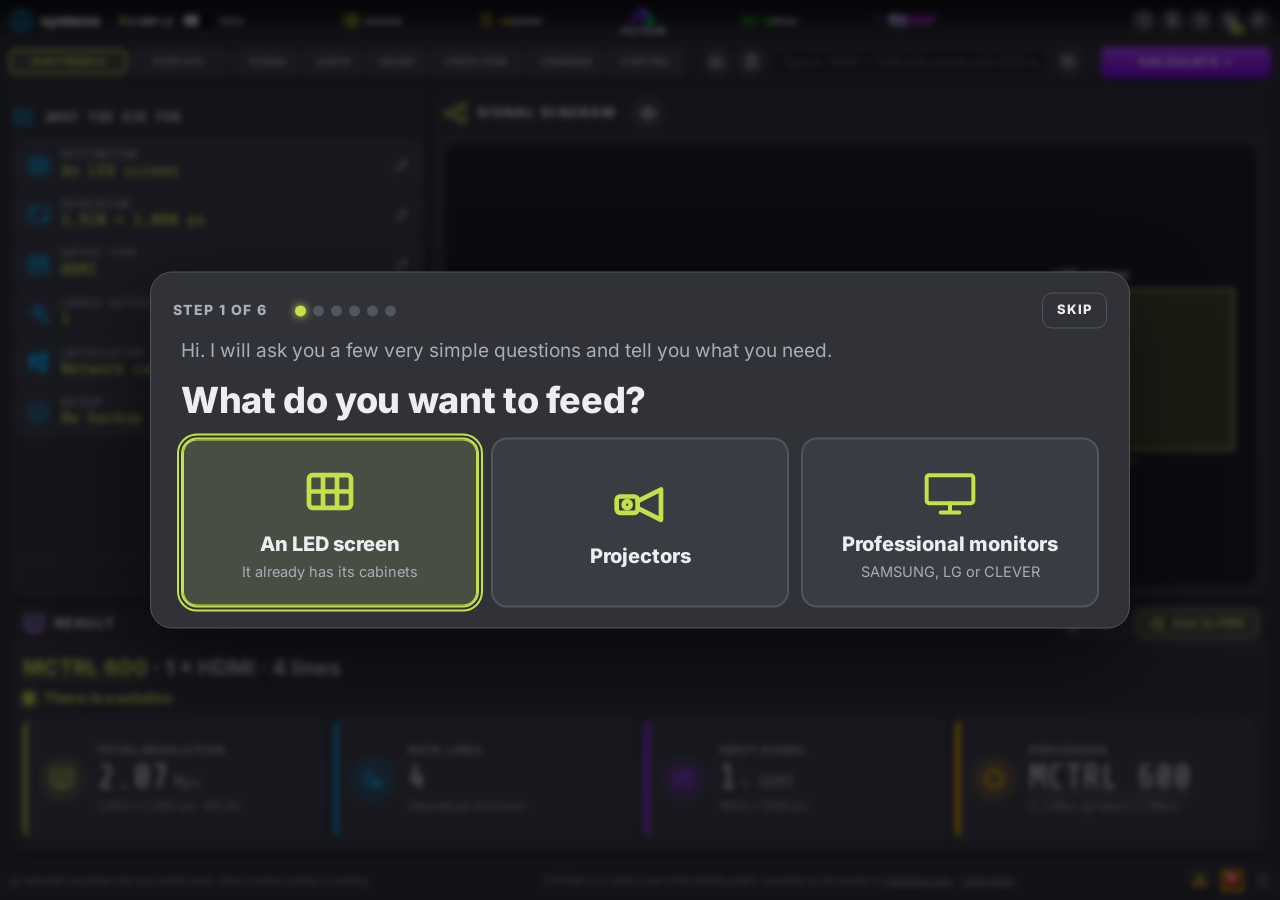
==== index.html @ fa97efbe "SYSTEMS v3.5 · VNNOX y ViPlex con los reproductores NovaStar (pantalla y PDF) Co-Authored-By: Claude" ====
<!DOCTYPE html>
<!--
  SYSTEMS · consola (v1.1): la misma casa que SCREENS (cabecera, barra de módulos con la petición escrita y CALCULAR, SIMPLE / PRO,
  rejilla de bloques y pie, con blocks.css, simple.css e iconos.css de SCREENS). Todos los módulos viven aquí: ELECTRÓNICA (LED,
  proyección y displays, una o varias pantallas), SEÑAL Y CONECTIVIDAD, AUDIO (los 26 calculadores) y VIDEOCONFERENCIA.
  Solo se calcula con las marcas de las listas del panel AVHUB ADMIN (comun/equipos.js y comun/sistemas.js de fábrica).
  Licencia GPL-3.0 · mediaservi.com
-->
<html lang="es" data-tema="oscuro">
<head>
  <meta charset="utf-8"><meta http-equiv="Cache-Control" content="no-cache, no-store, must-revalidate"><meta http-equiv="Pragma" content="no-cache"><meta http-equiv="Expires" content="0">
  <meta name="viewport" content="width=device-width, initial-scale=1, viewport-fit=cover">
  <script>/* tableta en horizontal (táctil, de 901 a 1280 px de ancho): se maqueta a 900 px, como la tableta en vertical, para que ninguna letra quede ilegible */(function(){var m=document.querySelector('meta[name=viewport]');if(!m)return;var f=function(){var w=Math.max(screen.width,screen.height),c=matchMedia('(pointer: coarse)').matches,l=matchMedia('(orientation: landscape)').matches;m.setAttribute('content',c&&l&&w>900&&w<=1280?'width=900, viewport-fit=cover':'width=device-width, initial-scale=1, viewport-fit=cover');};f();addEventListener('orientationchange',function(){setTimeout(f,60);});})();</script>
  <title>SYSTEMS</title>
  <meta name="description" content="SYSTEMS: la electrónica, la señal, el audio y la videoconferencia de un proyecto AV, con el esquema, el resultado y el despiece de los equipos.">
  <meta name="theme-color" content="#232325">
  <link rel="icon" href="assets/systems-icono-placa.svg?v=placa2" type="image/svg+xml">
  <link rel="manifest" href="manifest.json">
  <link rel="apple-touch-icon" href="assets/iconos/systems-180.png?v=2">
  <link rel="stylesheet" href="vista/iconos.css?v=3.0">
  <link rel="stylesheet" href="vista/blocks.css?v=3.0">
  <link rel="stylesheet" href="comun/ficha.css?v=3.0">
  <link rel="stylesheet" href="vista/simple.css?v=3.0">
  <link rel="stylesheet" href="vista/casa.css?v=3.5">
  <script>(function(){try{var g=JSON.parse(localStorage.getItem('systems_casa')||'{}');document.documentElement.dataset.tema=g.tema==='claro'?'claro':'oscuro';if(g.vista!=='pro')document.documentElement.classList.add('sc-simple');}catch(e){}})();</script>
</head>
<body>
  <div id="app"></div>
  <noscript>SYSTEMS necesita JavaScript.</noscript>
  <script src="credito.js?v=3.0"></script>
  <script src="fallo.js?v=3.0"></script>
  <script src="instalar.js?v=3.0"></script>
  <script src="comun/equipos.js?v=3.0"></script>
  <script src="comun/sistemas.js?v=3.0"></script>
  <script src="comun/pantallas.js?v=3.3"></script>
  <script src="comun/electronica.js?v=3.0"></script>
  <script src="comun/ficha.js?v=3.0"></script>
  <script src="comun/fotos.js?v=3.0"></script>
  <script src="comun/medidas.js?v=3.0"></script>
  <script src="comun/web.js?v=3.2"></script>
  <script src="comun/fotorec.js?v=3.3"></script>
  <script src="comun/motor-i18n.js?v=3.0"></script>
  <script type="importmap">
  { "imports": { "three": "./assets/lib/three/three.module.min.js", "three/addons/": "./assets/lib/three/addons/" } }
  </script>
  <script type="module" src="vista/casa.js?v=3.0"></script>
</body>
</html>
---- vista/iconos.css ----
/* BLOCKS · iconos originales de SCREENS (los mismos de la versión clásica, led.html), como máscaras que toman el color del texto */
.ic { display: inline-block; width: 1.2em; height: 1.2em; flex: none; vertical-align: -0.22em; background-color: currentColor; -webkit-mask: var(--m) center / contain no-repeat; mask: var(--m) center / contain no-repeat; }
.ic-info{--m:url([data-uri])}
.ic-lang{--m:url([data-uri])}
.ic-download{--m:url([data-uri])}
.ic-tipo{--m:url([data-uri])}
.ic-pitch{--m:url([data-uri])}
.ic-nits{--m:url([data-uri])}
.ic-cabinet{--m:url([data-uri])}
.ic-tamano{--m:url([data-uri])}
.ic-cosido{--m:url([data-uri])}
.ic-resolucion{--m:url([data-uri])}
.ic-mic{--m:url([data-uri])}
.ic-audio{--m:url([data-uri])}
.ic-oido{--m:url([data-uri])}
.ic-archivo{--m:url([data-uri])}
.ic-contenido{--m:url([data-uri])}
.ic-dimensiones{--m:url([data-uri])}
.ic-distancia{--m:url([data-uri])}
.ic-cabinets{--m:url([data-uri])}
.ic-instalacion{--m:url([data-uri])}
.ic-senal{--m:url([data-uri])}
.ic-inicio{--m:url("data:image/svg+xml,%3Csvg xmlns='http://www.w3.org/2000/svg' viewBox='0 0 24 24' fill='none' stroke='black' stroke-width='2' stroke-linejoin='round'%3E%3Cpath d='M3 11l9-7 9 7v9a1 1 0 0 1-1 1h-5v-6h-6v6H4a1 1 0 0 1-1-1z'/%3E%3C/svg%3E")}
.ic-pdf{--m:url("data:image/svg+xml,%3Csvg xmlns='http://www.w3.org/2000/svg' viewBox='0 0 24 24' fill='none' stroke='black' stroke-width='2' stroke-linecap='round' stroke-linejoin='round'%3E%3Cpath d='M14 2H6a2 2 0 0 0-2 2v16a2 2 0 0 0 2 2h12a2 2 0 0 0 2-2V8z'/%3E%3Cpath d='M14 2v6h6'/%3E%3Cpath d='M8 13h8M8 17h8M8 9h2'/%3E%3C/svg%3E")}
---- vista/blocks.css ----
/* BLOCKS · interfaz por bloques fijos de AVHUB · mediaservi.com · GPL-3.0
   La pantalla se divide siempre igual: dos franjas de cabecera (H1L·H1C·H1R y HM1·HM2·HM3), una rejilla central de 6 × 3
   (M1A M1B · M2A M2B · M3A…M3F y las dos «mini pantallas» S1A y S1B) y una franja de pie (F1L·F1C·F1R).
   Nada se desplaza por fuera: todo se mide en «u» (una 1920.ª parte del ancho o una 1080.ª del alto, lo que antes se acabe),
   así que la plantilla se readapta sola al tamaño de la ventana. Dentro de un bloque sí puede haber desplazamiento. */
@font-face { font-family: 'Inter'; font-weight: 400; font-display: swap; src: url(../assets/fonts/inter-latin-400-normal.woff2) format('woff2'); }
@font-face { font-family: 'Inter'; font-weight: 500 600; font-display: swap; src: url(../assets/fonts/inter-latin-500-normal.woff2) format('woff2'); }
@font-face { font-family: 'Inter'; font-weight: 700; font-display: swap; src: url(../assets/fonts/inter-latin-700-normal.woff2) format('woff2'); }
@font-face { font-family: 'Inter'; font-weight: 800 900; font-display: swap; src: url(../assets/fonts/inter-latin-800-normal.woff2) format('woff2'); }
@font-face { font-family: 'Share Tech Mono'; font-weight: 400; font-display: swap; src: url(../assets/fonts/share-tech-mono-latin-400-normal.woff2) format('woff2'); }
:root { --u: min(calc(100vw / 1920), calc(100dvh / 1080)); color-scheme: dark;
  --fondo: #0e0e11; --franja: #17171b; --franja2: #1c1c21; --blk: #1b1b20; --blk2: #232329; --linea: #34343c; --txt: #f1f1f4; --tenue: #9a9aa5; --campo: #101013;
  --verde: #00ff04; --verde-txt: #00ff04; --violeta: #a033ff; --azul: #00b4ff; --ambar: #ffb000; --rojo: #ff4d5e; --sombra: 0 calc(var(--u) * 6) calc(var(--u) * 18) rgba(0, 0, 0, .45); }
/* modo claro: gris claro, no blanco */
:root[data-tema="claro"] { color-scheme: light; --fondo: #b9bcc3; --franja: #d3d5da; --franja2: #c8cad0; --blk: #e3e4e8; --blk2: #d6d8dd; --linea: #a4a7b0; --txt: #17181c; --tenue: #555963; --campo: #f0f1f3;
  --verde-txt: #0a7f0d; --violeta: #7a14d6; --azul: #0071b8; --ambar: #a86a00; --rojo: #c8182c; --sombra: 0 calc(var(--u) * 5) calc(var(--u) * 14) rgba(40, 44, 56, .28); }
* { box-sizing: border-box; }
html, body { margin: 0; height: 100%; overflow: hidden; background: var(--fondo); color: var(--txt); font-family: Inter, system-ui, Arial, sans-serif; font-size: calc(var(--u) * 17); -webkit-font-smoothing: antialiased; }
button, input, select { font: inherit; color: inherit; }
button { cursor: pointer; }
.mono { font-family: 'Share Tech Mono', ui-monospace, monospace; }
.blocks { position: fixed; inset: 0; display: grid; grid-template-rows: calc(var(--u) * 62) calc(var(--u) * 62) minmax(0, 1fr) calc(var(--u) * 58) calc(var(--u) * 24); }
.franja { display: grid; min-height: 0; border-bottom: 1px solid var(--linea); background: var(--franja); }
.franja > * { display: flex; align-items: center; min-width: 0; padding: 0 calc(var(--u) * 14); gap: calc(var(--u) * 10); }
.franja > * + * { border-left: 1px solid var(--linea); }
.f-h1 { grid-template-columns: 400fr 1120fr 400fr; }
.f-hm { grid-template-columns: 640fr 998fr 282fr; background: var(--franja2); }
.f-f1 { grid-template-columns: 398fr 1120fr 402fr; border-top: 1px solid var(--linea); border-bottom: 0; }
.f-cred { display: flex; align-items: center; justify-content: center; gap: calc(var(--u) * 8); font-size: calc(var(--u) * 12.5); color: var(--tenue); background: var(--fondo); white-space: nowrap; overflow: hidden; }
.f-cred a { color: inherit; }
/* rejilla central 6 × 3 */
.rejilla { min-height: 0; display: grid; grid-template-columns: repeat(6, minmax(0, 1fr)); grid-template-rows: repeat(3, minmax(0, 1fr)); gap: calc(var(--u) * 10); padding: calc(var(--u) * 12) calc(var(--u) * 16);
  grid-template-areas: "m1a m1b s1a s1a s1b s1b" "m2a m2b s1a s1a s1b s1b" "m3a m3b m3c m3d m3e m3f"; }
.blk { min-width: 0; min-height: 0; display: flex; flex-direction: column; background: var(--blk); border: 1px solid var(--linea); border-radius: calc(var(--u) * 16); box-shadow: var(--sombra); overflow: hidden; position: relative; }
.blk::before { content: ''; position: absolute; left: 0; right: 0; top: 0; height: calc(var(--u) * 4); background: var(--ac, var(--verde)); opacity: .9; }
.blk-cab { flex: none; display: flex; align-items: center; gap: calc(var(--u) * 8); padding: calc(var(--u) * 13) calc(var(--u) * 14) calc(var(--u) * 6); font-size: calc(var(--u) * 13.5); font-weight: 800; letter-spacing: .12em; text-transform: uppercase; color: var(--tenue); white-space: nowrap; }
.blk-cab b { color: var(--txt); font-weight: 800; overflow: hidden; text-overflow: ellipsis; }
.blk-cab .sep { flex: 1; }
.blk-cab .id { font-size: calc(var(--u) * 10); letter-spacing: .08em; opacity: .45; }
.blk-cu { flex: 1; min-height: 0; overflow: auto; padding: calc(var(--u) * 4) calc(var(--u) * 14) calc(var(--u) * 12); display: flex; flex-direction: column; gap: calc(var(--u) * 8); scrollbar-width: thin; }
.blk.pant .blk-cu { padding: 0 calc(var(--u) * 8) calc(var(--u) * 8); overflow: hidden; }
/* piezas comunes */
.ic-bt { flex: none; display: inline-flex; align-items: center; justify-content: center; width: calc(var(--u) * 34); height: calc(var(--u) * 34); border-radius: 50%; border: 1px solid var(--linea); background: var(--blk2); color: var(--txt); padding: 0; }
.ic-bt:hover, .ic-bt:focus-visible { border-color: var(--verde-txt); color: var(--verde-txt); outline: none; }
.ic-bt svg { width: 58%; height: 58%; }
.ic-bt.g { width: calc(var(--u) * 42); height: calc(var(--u) * 42); }
.tog { flex: 1 1 0; min-width: 0; display: inline-flex; align-items: center; justify-content: center; gap: calc(var(--u) * 6); min-height: calc(var(--u) * 40); padding: 0 calc(var(--u) * 10); border-radius: calc(var(--u) * 9); border: 1px solid var(--linea); background: var(--blk2); color: var(--tenue); font-size: calc(var(--u) * 14.5); font-weight: 800; letter-spacing: .06em; text-transform: uppercase; white-space: nowrap; }
.tog[aria-pressed="true"] { border-color: var(--verde-txt); color: var(--verde-txt); background: color-mix(in srgb, var(--verde) 12%, var(--blk)); box-shadow: inset 0 0 0 1px var(--verde-txt); }
.tog:disabled { opacity: .4; cursor: default; }
.fila { display: flex; gap: calc(var(--u) * 8); align-items: center; min-width: 0; }
.fila.envuelve { flex-wrap: wrap; }
.fila.tres { gap: calc(var(--u) * 5); }
.fila.tres .tog { font-size: calc(var(--u) * 12.5); letter-spacing: .02em; padding: 0 calc(var(--u) * 3); min-height: calc(var(--u) * 36); }
.blk-cu > .num, .blk-cu > .fila, .blk-cu > select, .blk-cu > .cabmini { flex: none; }
.num { flex: 1 1 0; min-width: 0; display: flex; align-items: stretch; border: 1px solid var(--linea); border-radius: calc(var(--u) * 9); background: var(--campo); overflow: hidden; }
.num label { display: flex; align-items: center; padding: 0 calc(var(--u) * 8); font-size: calc(var(--u) * 12); font-weight: 800; letter-spacing: .08em; color: var(--tenue); text-transform: uppercase; }
.num input { flex: 1; min-width: 0; width: 100%; border: 0; background: transparent; text-align: right; padding: calc(var(--u) * 7) calc(var(--u) * 4); font-family: 'Share Tech Mono', monospace; font-size: calc(var(--u) * 26); outline: none; -moz-appearance: textfield; }
.num input::-webkit-outer-spin-button, .num input::-webkit-inner-spin-button { -webkit-appearance: none; }
.num span { display: flex; align-items: center; padding-right: calc(var(--u) * 6); color: var(--tenue); font-size: calc(var(--u) * 14); }
.num .pm { display: flex; flex-direction: column; border-left: 1px solid var(--linea); }
.num .pm button { flex: 1; border: 0; background: var(--blk2); width: calc(var(--u) * 28); font-size: calc(var(--u) * 11); padding: 0; line-height: 1; }
.num .pm button + button { border-top: 1px solid var(--linea); }
.num:focus-within { border-color: var(--verde-txt); }
.dato { display: flex; align-items: baseline; justify-content: space-between; gap: calc(var(--u) * 8); border-bottom: 1px dotted var(--linea); padding: calc(var(--u) * 2) 0; font-size: calc(var(--u) * 14.5); color: var(--tenue); }
.dato b { color: var(--txt); font-family: 'Share Tech Mono', monospace; font-weight: 400; font-size: calc(var(--u) * 16.5); text-align: right; }
.dato span { flex: none; }
.dato b { white-space: nowrap; min-width: 0; overflow: hidden; }   /* v10.45 · sin saltos de línea: si no cabe, se reduce (ajustaTextos) */
.gran { font-family: 'Share Tech Mono', monospace; font-size: calc(var(--u) * 38); line-height: 1.05; letter-spacing: -.01em; white-space: nowrap; }
.gran small { font-family: Inter, sans-serif; font-size: calc(var(--u) * 15); font-weight: 700; color: var(--tenue); margin-left: calc(var(--u) * 5); letter-spacing: 0; }
.nota { font-size: calc(var(--u) * 13); color: var(--tenue); line-height: 1.3; }
.chip { display: inline-flex; align-items: center; gap: calc(var(--u) * 5); padding: calc(var(--u) * 2) calc(var(--u) * 9); border-radius: 99px; border: 1px solid var(--linea); font-size: calc(var(--u) * 12); font-weight: 800; letter-spacing: .06em; text-transform: uppercase; white-space: nowrap; color: var(--tenue); }
.chip.ok { border-color: var(--verde-txt); color: var(--verde-txt); }
.chip.av { border-color: var(--ambar); color: var(--ambar); }
.chip.no { opacity: .5; }
select.sel { width: 100%; min-width: 0; border: 1px solid var(--verde-txt); background: var(--campo); border-radius: calc(var(--u) * 9); padding: calc(var(--u) * 8) calc(var(--u) * 8); font-weight: 800; font-size: calc(var(--u) * 16); color: var(--verde-txt); }
/* cabeceras */
.logo { height: calc(var(--u) * 38); width: auto; display: block; }
:root[data-tema="claro"] .logo.inv { filter: invert(1) hue-rotate(180deg); }
.fam { flex: 1; display: flex; align-items: center; justify-content: space-evenly; gap: calc(var(--u) * 12); min-width: 0; }
.fam a { display: flex; align-items: center; opacity: .75; }
.fam a:hover { opacity: 1; }
.fam img { height: calc(var(--u) * 26); width: auto; display: block; }
.fam .av img { height: calc(var(--u) * 44); }
.h1r { justify-content: flex-end; }
.pide { flex: 1; min-width: 0; height: calc(var(--u) * 42); border: 1px solid var(--linea); border-radius: calc(var(--u) * 10); background: var(--campo); padding: 0 calc(var(--u) * 14); font-size: calc(var(--u) * 18); outline: none; }
.pide:focus { border-color: var(--verde-txt); }
.calcular { flex: 1; height: calc(var(--u) * 44); border: 0; border-radius: calc(var(--u) * 10); background: linear-gradient(180deg, #b03cff, #7a00e0); color: #fff; font-weight: 900; letter-spacing: .12em; font-size: calc(var(--u) * 17); box-shadow: 0 calc(var(--u) * 3) 0 #4a0090; }
.calcular:active { transform: translateY(calc(var(--u) * 2)); box-shadow: 0 calc(var(--u) * 1) 0 #4a0090; }
.pie-txt { font-size: calc(var(--u) * 15); white-space: nowrap; overflow: hidden; text-overflow: ellipsis; }
.led-est { width: calc(var(--u) * 11); height: calc(var(--u) * 11); border-radius: 50%; background: var(--ambar); flex: none; box-shadow: 0 0 calc(var(--u) * 8) currentColor; }
.led-est.ok { background: var(--verde); } .led-est.mal { background: var(--rojo); }
/* mini pantallas */
.lienzo { flex: 1; min-height: 0; border-radius: calc(var(--u) * 10); overflow: hidden; position: relative; background: #1a1a1d center / cover; }
.lienzo svg { position: absolute; inset: 0; width: 100%; height: 100%; display: block; }
.lienzo.papel { background: var(--campo); }
.pestanas { display: flex; gap: calc(var(--u) * 4); }
.pestanas button { border: 1px solid var(--linea); background: var(--blk2); color: var(--tenue); border-radius: calc(var(--u) * 7); padding: calc(var(--u) * 3) calc(var(--u) * 9); font-size: calc(var(--u) * 12); font-weight: 800; letter-spacing: .06em; text-transform: uppercase; }
.pestanas button[aria-pressed="true"] { border-color: var(--verde-txt); color: var(--verde-txt); }
.fondos { position: absolute; left: 50%; bottom: calc(var(--u) * 8); transform: translateX(-50%); display: flex; gap: calc(var(--u) * 5); padding: calc(var(--u) * 4); border-radius: calc(var(--u) * 8); background: rgba(0, 0, 0, .55); }
.fondos button { width: calc(var(--u) * 34); height: calc(var(--u) * 22); border-radius: calc(var(--u) * 4); border: 2px solid transparent; background: center / cover; padding: 0; }
.fondos button[aria-pressed="true"] { border-color: var(--verde); }
/* ventana grande (el ojo) y ajustes (la ruedita) */
.velo { position: fixed; inset: 0; z-index: 50; display: none; align-items: center; justify-content: center; background: rgba(4, 4, 8, .72); backdrop-filter: blur(3px); }
.velo.on { display: flex; }
.vent { width: 88vw; height: 86dvh; display: flex; flex-direction: column; background: var(--blk); border: 1px solid var(--linea); border-radius: calc(var(--u) * 18); box-shadow: 0 calc(var(--u) * 20) calc(var(--u) * 60) rgba(0, 0, 0, .6); overflow: hidden; }
.vent.ajustes { width: min(calc(var(--u) * 760), 92vw); height: auto; max-height: 86dvh; }
.vent-cab { flex: none; display: flex; align-items: center; gap: calc(var(--u) * 10); padding: calc(var(--u) * 12) calc(var(--u) * 16); border-bottom: 1px solid var(--linea); font-weight: 800; letter-spacing: .1em; text-transform: uppercase; font-size: calc(var(--u) * 17); }
.vent-cab .sep { flex: 1; }
.vent-cu { flex: 1; min-height: 0; overflow: auto; padding: calc(var(--u) * 14); display: flex; flex-direction: column; gap: calc(var(--u) * 12); }
.vent-cu .lienzo { min-height: 0; }
.aj { display: grid; grid-template-columns: minmax(0, 1fr) minmax(0, 1.5fr); gap: calc(var(--u) * 10) calc(var(--u) * 14); align-items: center; }
.aj > label { font-size: calc(var(--u) * 15); font-weight: 700; }
.aj > label small { display: block; font-weight: 400; color: var(--tenue); font-size: calc(var(--u) * 12.5); }
.fichas-v { display: grid; grid-template-columns: repeat(auto-fit, minmax(calc(var(--u) * 430), 1fr)); gap: calc(var(--u) * 14); align-items: start; }
/* cabinet en miniatura */
.cabmini { display: flex; gap: calc(var(--u) * 10); align-items: center; min-height: 0; }
.cabmini img, .cabmini .sinfoto { flex: none; width: calc(var(--u) * 86); height: calc(var(--u) * 86); object-fit: contain; background: #fff; border-radius: calc(var(--u) * 9); border: 1px solid var(--linea); }
.cabmini .sinfoto { display: flex; align-items: center; justify-content: center; background: var(--blk2); color: var(--tenue); font-size: calc(var(--u) * 11); }
.rej-cab { display: grid; gap: 1px; flex: none; width: calc(var(--u) * 84); aspect-ratio: 1; align-content: center; justify-content: center; }
.rej-cab i { background: var(--verde); opacity: .85; border-radius: 1px; }
.res-chips { display: flex; gap: calc(var(--u) * 5); flex-wrap: wrap; }
.aviso-movil { display: none; position: fixed; left: 0; right: 0; bottom: 0; z-index: 40; padding: 8px 12px; background: #7a00e0; color: #fff; font-size: 12px; justify-content: center; text-align: center; }

.fichas-v { zoom: 1.3; }

/* ===== beta 2 ===== */
/* temas más grises: el oscuro ya no es negro y el claro ya no es casi blanco */
:root { --fondo: #2b2c31; --franja: #2b2c31; --franja2: #2b2c31; --blk: #313238; --blk2: #3a3c43; --linea: #53555e; --txt: #eeeef1; --tenue: #abadb7; --campo: #1f2024; }
:root[data-tema="claro"] { --fondo: #a6a9b0; --franja: #a6a9b0; --franja2: #a6a9b0; --blk: #b3b6bc; --blk2: #babdc3; --linea: #83868f; --txt: #141519; --tenue: #3c3f47; --campo: #ced1d6;
  --verde-txt: #05480a; --violeta: #5a0aa8; --azul: #004f85; --ambar: #6b4300; --rojo: #9a0f20; }
/* los bloques no enseñan su marco: la plantilla ordena, no se dibuja */
.franja, .f-f1 { border: 0; }
.franja > * + * { border-left: 0; }
.f-cred { background: transparent; }
.blk { background: transparent; border: 0; box-shadow: none; border-radius: 0; overflow: visible; }
.blk::before { display: none; }
.blk-cab { padding: calc(var(--u) * 6) calc(var(--u) * 6) calc(var(--u) * 6); }
.blk-cab .id { display: none; }
.blk-cu { padding: calc(var(--u) * 2) calc(var(--u) * 6) calc(var(--u) * 6); }
.blk.pant .blk-cu { padding: 0; }
.rejilla { gap: calc(var(--u) * 14) calc(var(--u) * 18); }
/* icono distintivo de cada bloque */
.blk-ic { flex: none; display: inline-flex; width: calc(var(--u) * 24); height: calc(var(--u) * 24); color: var(--ac, var(--verde-txt)); }
.blk-ic svg { width: 100%; height: 100%; }
:root[data-tema="claro"] .blk-ic { filter: brightness(.55) saturate(1.4); }
.tog svg { flex: none; width: 1.25em; height: 1.25em; }
.fila.grupo { gap: calc(var(--u) * 5); }
.ic-bt[aria-pressed="true"] { border-color: var(--rojo); color: var(--rojo); box-shadow: 0 0 0 calc(var(--u) * 3) color-mix(in srgb, var(--rojo) 30%, transparent); }
.h1r { gap: calc(var(--u) * 7) !important; --avf: calc(var(--u) * 38); --avi: calc(var(--u) * 36); }
.h1r .ic-bt.g { width: calc(var(--u) * 36); height: calc(var(--u) * 36); }
/* aviso en pantalla */
.tostada { position: fixed; left: 50%; bottom: calc(var(--u) * 100); z-index: 90; transform: translate(-50%, calc(var(--u) * 14)); max-width: 80vw; padding: calc(var(--u) * 12) calc(var(--u) * 22); border-radius: calc(var(--u) * 12); background: #101114; color: #fff; border: 1px solid #00ff04; font-size: calc(var(--u) * 17); font-weight: 700; box-shadow: 0 calc(var(--u) * 10) calc(var(--u) * 30) rgba(0, 0, 0, .5); opacity: 0; pointer-events: none; transition: opacity .18s, transform .18s; text-align: center; }
.tostada.on { opacity: 1; transform: translate(-50%, 0); }
.blk-cab { min-height: calc(var(--u) * 46); }
.fondos { bottom: auto; top: calc(var(--u) * 8); }
:root[data-tema="claro"] .fam img { filter: invert(1) hue-rotate(180deg) saturate(1.3); }
/* color de marca: la lima del cubo de SCREENS manda en lo seleccionado y en los acentos; el verde flúor queda solo para resaltar (foco, paso del ratón, piloto de estado, avisos) */
:root { --marca: #d4ff00; --verde-txt: #d4ff00; }
:root[data-tema="claro"] { --marca: #d4ff00; --verde-txt: #3d4a00; }
.tog[aria-pressed="true"] { background: color-mix(in srgb, var(--marca) 14%, var(--blk)); }
:root[data-tema="claro"] .tog[aria-pressed="true"], :root[data-tema="claro"] .pestanas button[aria-pressed="true"] { background: var(--marca); color: #1c2200; border-color: #3d4a00; }
.rej-cab i { background: var(--marca); }
:root[data-tema="claro"] .rej-cab i { background: #5f7300; }
.fondos button[aria-pressed="true"] { border-color: var(--marca); }
.ic-bt:hover, .ic-bt:focus-visible, .tog:hover, .tog:focus-visible, .pestanas button:hover { box-shadow: 0 0 0 calc(var(--u) * 2) var(--verde), 0 0 calc(var(--u) * 12) color-mix(in srgb, var(--verde) 60%, transparent); border-color: var(--verde); outline: none; }
.ic-bt:hover, .ic-bt:focus-visible { color: inherit; }
/* beta 3: vuelve el relieve de burbuja de cada bloque (sin línea de marco); cabeceras y pie siguen sin rectángulos */
:root { --relieve: inset 0 1px 0 rgba(255, 255, 255, .09), inset 0 -1px 0 rgba(0, 0, 0, .28), 0 calc(var(--u) * 7) calc(var(--u) * 18) rgba(0, 0, 0, .34); }
:root[data-tema="claro"] { --relieve: inset 0 1px 0 rgba(255, 255, 255, .55), inset 0 -1px 0 rgba(0, 0, 0, .12), 0 calc(var(--u) * 6) calc(var(--u) * 16) rgba(30, 34, 46, .26); }
.blk { background: linear-gradient(180deg, var(--blk), color-mix(in srgb, var(--blk) 86%, var(--fondo))); border-radius: calc(var(--u) * 18); box-shadow: var(--relieve); overflow: hidden; }
.blk-cab { padding: calc(var(--u) * 8) calc(var(--u) * 14) calc(var(--u) * 4); }
.blk-cu { padding: calc(var(--u) * 2) calc(var(--u) * 14) calc(var(--u) * 12); }
.blk.pant .blk-cu { padding: 0 calc(var(--u) * 8) calc(var(--u) * 8); }
.rejilla { gap: calc(var(--u) * 12); }
/* cosido de la señal: automático, vertical u horizontal */
.cosidos { position: absolute; left: 50%; top: calc(var(--u) * 8); transform: translateX(-50%); display: flex; align-items: center; gap: calc(var(--u) * 5); white-space: nowrap; font-size: calc(var(--u) * 12); font-weight: 800; letter-spacing: .06em; text-transform: uppercase; color: var(--tenue); }
.cosidos button { border: 1px solid var(--linea); background: var(--blk2); color: var(--tenue); border-radius: calc(var(--u) * 7); padding: calc(var(--u) * 4) calc(var(--u) * 10); font: inherit; }
.cosidos button[aria-pressed="true"] { border-color: var(--verde-txt); color: var(--verde-txt); }
:root[data-tema="claro"] .cosidos button[aria-pressed="true"] { background: var(--marca); color: #1c2200; border-color: #3d4a00; }
.cosidos button:hover { border-color: var(--verde); box-shadow: 0 0 0 calc(var(--u) * 2) var(--verde); }
.cosidos em { font-style: normal; color: var(--txt); }
.vent .cosidos { font-size: calc(var(--u) * 15); top: calc(var(--u) * 12); }
/* contenido de la pantalla: fuentes de prueba, enlace propio y archivo */
.rot { font-size: calc(var(--u) * 13); font-weight: 800; letter-spacing: .1em; text-transform: uppercase; color: var(--tenue); }
.fuentes { display: flex; flex-direction: column; gap: calc(var(--u) * 6); }
.fuente { display: flex; align-items: center; gap: calc(var(--u) * 8); }
.fuente .tog { flex: none; width: calc(var(--u) * 44); min-height: calc(var(--u) * 38); }
.fuente b { font-size: calc(var(--u) * 16); }
.fuente .pide, .vent .pide { height: calc(var(--u) * 38); font-size: calc(var(--u) * 15); }
.fuente[data-on="true"] .pide { border-color: var(--verde-txt); }
/* beta 9: cada opción en su bloque */
.tog.mini { flex: none; min-height: calc(var(--u) * 34); padding: 0 calc(var(--u) * 9); font-size: calc(var(--u) * 13); border-radius: calc(var(--u) * 17); }
.fila.op > span { flex: 0 0 34%; min-width: 0; font-size: calc(var(--u) * 14.5); color: var(--tenue); white-space: nowrap; overflow: hidden; text-overflow: ellipsis; }
.fila.op .tog { min-height: calc(var(--u) * 30); }
.elev { position: absolute; right: calc(var(--u) * 8); top: calc(var(--u) * 8); display: flex; align-items: center; gap: calc(var(--u) * 5); padding: calc(var(--u) * 4) calc(var(--u) * 6); border-radius: calc(var(--u) * 8); background: rgba(0, 0, 0, .55); color: #fff; font-size: calc(var(--u) * 12); font-weight: 800; letter-spacing: .06em; text-transform: uppercase; white-space: nowrap; }
.elev b { font-family: 'Share Tech Mono', monospace; font-weight: 400; font-size: calc(var(--u) * 15); min-width: calc(var(--u) * 58); text-align: center; text-transform: none; }
.elev button { width: calc(var(--u) * 24); height: calc(var(--u) * 22); border-radius: calc(var(--u) * 5); border: 1px solid rgba(255, 255, 255, .45); background: rgba(255, 255, 255, .12); color: #fff; padding: 0; font-size: calc(var(--u) * 16); line-height: 1; }
.elev button:hover { border-color: var(--verde); box-shadow: 0 0 0 calc(var(--u) * 2) var(--verde); }
.fondos { left: calc(var(--u) * 8); transform: none; }
.f1r { justify-content: flex-end; gap: calc(var(--u) * 10) !important; --avf: calc(var(--u) * 40); --avi: calc(var(--u) * 38); }
#pie-l .nota { font-size: calc(var(--u) * 13); }
/* iconos originales (máscaras .ic) dentro de botones, cabeceras de bloque y conmutadores */
.ic-bt .ic { width: 62%; height: 62%; vertical-align: 0; }
.blk-ic .ic { width: 100%; height: 100%; vertical-align: 0; }
.tog .ic { width: 1.25em; height: 1.25em; vertical-align: 0; }
.vent-cab .ic { width: 1.3em; height: 1.3em; }
[data-blk="M1A"] .blk-cu { gap: calc(var(--u) * 6); }
[data-blk="M1A"] .fila.tres .tog { min-height: calc(var(--u) * 30); }
.fila.op.cf > span { flex: 1 1 0; }
.fila.op.cf .tog { flex: 0 0 calc(var(--u) * 40); font-size: calc(var(--u) * 18); }
.fila.op.cf b { flex: 0 0 calc(var(--u) * 46); text-align: center; font-size: calc(var(--u) * 20); font-weight: 400; }
.fila.op > span .ic { width: 1.05em; height: 1.05em; }
[data-blk="M3F"] select.sel { padding: calc(var(--u) * 4) calc(var(--u) * 6); font-size: calc(var(--u) * 16); }
.blk-cab .pestanas button { padding: calc(var(--u) * 3) calc(var(--u) * 8); }
.fila.op.cf > span { flex: 0 0 auto; }
.fila.op.cf b { flex: 1 1 0; }
.fila.tres.peq .tog { font-size: calc(var(--u) * 11.5); letter-spacing: 0; }
/* beta 11: DIMENSIONES (tamaño + medidas) y RESOLUCIÓN (pitch + resolución) fusionados */
.gran.med { font-size: calc(var(--u) * 28); flex: none; overflow: hidden; text-overflow: ellipsis; }
.gran.med small { font-size: calc(var(--u) * 12.5); }
.celdas { display: flex; gap: calc(var(--u) * 8); justify-content: space-between; flex: none; border-top: 1px dotted var(--linea); padding-top: calc(var(--u) * 4); }
.cel { min-width: 0; display: flex; flex-direction: column; }
.cel span { font-size: calc(var(--u) * 10.5); font-weight: 700; letter-spacing: .06em; text-transform: uppercase; color: var(--tenue); white-space: nowrap; }
.cel b { font-family: 'Share Tech Mono', monospace; font-weight: 400; font-size: calc(var(--u) * 14.5); white-space: nowrap; }
[data-blk="M2A"] .blk-cu, [data-blk="M3A"] .blk-cu { gap: calc(var(--u) * 6); }
[data-blk="M2A"] .num label { font-size: calc(var(--u) * 10); padding: 0 calc(var(--u) * 5); letter-spacing: .04em; }
[data-blk="M2A"] .num input { font-size: calc(var(--u) * 22); padding: calc(var(--u) * 5) calc(var(--u) * 2); }
[data-blk="M2A"] .num span { font-size: calc(var(--u) * 12); padding-right: calc(var(--u) * 3); }
[data-blk="M2A"] .num .pm button { width: calc(var(--u) * 22); }
[data-blk="M2A"] .fila.tres .tog { min-height: calc(var(--u) * 28); }
[data-blk="M3A"] .num input { font-size: calc(var(--u) * 22); padding: calc(var(--u) * 4) calc(var(--u) * 4); }
.fila.pit { gap: calc(var(--u) * 5); }
.fila.pit .chip { flex: none; }
[data-blk="M2A"] .blk-cab .pestanas { gap: calc(var(--u) * 2); }
[data-blk="M2A"] .blk-cab .pestanas button { padding: calc(var(--u) * 2) calc(var(--u) * 5); font-size: calc(var(--u) * 11); letter-spacing: 0; }
[data-blk="M2A"] .blk-cab { gap: calc(var(--u) * 6); }
/* ===== beta 12 ===== */
/* créditos en F1C: desaparece la franja suelta de abajo */
.blocks { grid-template-rows: calc(var(--u) * 62) calc(var(--u) * 62) minmax(0, 1fr) calc(var(--u) * 58); }
.franja > .f-cred { justify-content: center; font-size: calc(var(--u) * 13.5); color: var(--tenue); white-space: nowrap; overflow: hidden; gap: calc(var(--u) * 5); }
/* la casilla de la petición enseña el resultado destacado */
.pide-caja { flex: 1; min-width: 0; position: relative; display: flex; }
.pide-res { position: absolute; inset: 0; border: 0; border-radius: calc(var(--u) * 10); background: var(--marca); color: #1a2000; font-weight: 800; font-size: calc(var(--u) * 14); padding: 0 calc(var(--u) * 12); text-align: left; white-space: nowrap; overflow: hidden; text-overflow: ellipsis; box-shadow: inset 0 calc(var(--u) * -3) 0 rgba(0, 0, 0, .22), inset 0 1px 0 rgba(255, 255, 255, .5); }
.pide-res[hidden] { display: none; }
.pide-res:hover { box-shadow: inset 0 calc(var(--u) * -3) 0 rgba(0, 0, 0, .22), 0 0 0 calc(var(--u) * 2) var(--verde); }
/* tema claro: la lima más suave, que no deslumbre */
:root[data-tema="claro"] { --marca: #c6d77a; }
:root[data-tema="claro"] .tog[aria-pressed="true"], :root[data-tema="claro"] .pestanas button[aria-pressed="true"], :root[data-tema="claro"] .cosidos button[aria-pressed="true"] { background: var(--marca); }
/* guía rápida */
.guia { position: fixed; inset: 0; z-index: 200; }
.guia-foco { position: fixed; border-radius: calc(var(--u) * 16); box-shadow: 0 0 0 200vmax rgba(6, 7, 10, .72); outline: calc(var(--u) * 3) solid #d4ff00; outline-offset: 0; pointer-events: none; transition: all .25s; }
.guia-foco.nada { left: 50%; top: 50%; width: 0; height: 0; outline: 0; }
.guia-caja { position: fixed; width: min(calc(var(--u) * 460), 92vw); background: #16171b; color: #fff; border: 1px solid #d4ff00; border-radius: calc(var(--u) * 16); padding: calc(var(--u) * 18) calc(var(--u) * 20) calc(var(--u) * 16); box-shadow: 0 calc(var(--u) * 16) calc(var(--u) * 44) rgba(0, 0, 0, .6); font-size: max(13px, calc(var(--u) * 17)); line-height: 1.4; }
.guia-caja b { display: block; font-size: max(15px, calc(var(--u) * 21)); font-weight: 800; margin-bottom: calc(var(--u) * 6); color: #d4ff00; }
.guia-caja p { margin: 0 0 calc(var(--u) * 14); }
.guia-pie { display: flex; align-items: center; gap: calc(var(--u) * 10); }
.guia-pie span { flex: 1; display: flex; gap: calc(var(--u) * 6); }
.guia-pie span i { width: calc(var(--u) * 9); height: calc(var(--u) * 9); border-radius: 50%; background: #55575f; }
.guia-pie span i.on { background: #d4ff00; }
.guia-pie .tog { flex: none; background: #2b2c31; color: #d7d8de; border-color: #55575f; min-height: max(30px, calc(var(--u) * 40)); font-size: max(11px, calc(var(--u) * 13)); }
.guia-pie .calcular { flex: none; padding: 0 calc(var(--u) * 18); height: max(30px, calc(var(--u) * 40)); font-size: max(11px, calc(var(--u) * 14)); }
.guia-flecha { position: absolute; width: 0; height: 0; border: calc(var(--u) * 12) solid transparent; }
.guia-flecha.abajo { top: calc(var(--u) * -23); margin-left: calc(var(--u) * -12); border-bottom-color: #d4ff00; }
.guia-flecha.arriba { bottom: calc(var(--u) * -23); margin-left: calc(var(--u) * -12); border-top-color: #d4ff00; }
.guia-flecha.dcha { left: calc(var(--u) * -23); margin-top: calc(var(--u) * -12); border-right-color: #d4ff00; }
.guia-flecha.izda { right: calc(var(--u) * -23); margin-top: calc(var(--u) * -12); border-left-color: #d4ff00; }
.fila.pit .gran { flex: none; overflow: visible; }
.fila.pit .chip { flex: 1 1 0; min-width: 0; overflow: hidden; text-overflow: ellipsis; justify-content: center; display: block; text-align: center; }

/* ===== móvil (beta 12): mismas piezas, apiladas. La cabecera, la petición y el pie se quedan fijos; los bloques se recorren por dentro ===== */
@media (max-width: 900px), (max-height: 520px) {
  :root { --u: calc(100vw / 430); }
  .blocks { grid-template-rows: auto auto minmax(0, 1fr) auto; }
  .franja { display: flex; flex-wrap: wrap; align-items: center; }
  .franja > * { padding: 0 calc(var(--u) * 10); }
  .f-h1 { padding: calc(var(--u) * 8) 0 calc(var(--u) * 4); row-gap: calc(var(--u) * 6); }
  .f-h1 > [data-blk="H1L"] { flex: 1 1 auto; }
  .f-h1 > [data-blk="H1R"] { flex: 0 0 auto; }
  .f-h1 > [data-blk="H1C"] { order: 3; flex: 1 1 100%; }
  .logo { height: calc(var(--u) * 32); }
  .fam img { height: calc(var(--u) * 17); } .fam .av img { height: calc(var(--u) * 26); }
  .f-hm { padding: calc(var(--u) * 4) calc(var(--u) * 10) calc(var(--u) * 8); gap: calc(var(--u) * 7); }
  .f-hm > [data-blk="HM1"] { flex: 1 1 100%; padding: 0; gap: calc(var(--u) * 6); }
  .f-hm > [data-blk="HM1"] .tog { min-height: calc(var(--u) * 36); font-size: calc(var(--u) * 12.5); padding: 0 calc(var(--u) * 4); gap: calc(var(--u) * 4); }
  .f-hm > [data-blk="HM2"] { display: contents; }
  .pide-caja { order: 1; flex: 1 1 100%; height: calc(var(--u) * 44); }
  .pide { height: 100%; font-size: 16px; padding: 0 calc(var(--u) * 10); }
  .f-hm .ic-bt { order: 2; }
  .f-hm > [data-blk="HM3"] { order: 3; flex: 1 1 0; padding: 0; }
  .calcular { height: calc(var(--u) * 42); }
  .pide-res { white-space: normal; line-height: 1.15; font-size: calc(var(--u) * 11.5) !important; padding: 0 calc(var(--u) * 8); }
  .rejilla { display: flex; flex-direction: column; overflow-y: auto; overscroll-behavior: contain; -webkit-overflow-scrolling: touch; padding: calc(var(--u) * 8) calc(var(--u) * 10) calc(var(--u) * 14); gap: calc(var(--u) * 10); }
  .blk { flex: none; overflow: visible; }
  .blk-cu { overflow: visible; }
  .blk.pant { height: calc(var(--u) * 380); overflow: hidden; }
  .blk.pant .blk-cu { overflow: hidden; }
  /* orden de lectura: lo que se pide, lo que sale dibujado y las cifras */
  [data-blk="M1A"] { order: 1; } [data-blk="M2A"] { order: 2; } [data-blk="M3A"] { order: 3; } [data-blk="M2B"] { order: 4; } [data-blk="S1A"] { order: 5; } [data-blk="M3C"] { order: 6; } [data-blk="S1B"] { order: 7; } [data-blk="M3D"] { order: 8; } [data-blk="M3E"] { order: 9; } [data-blk="M3F"] { order: 10; }
  .tog { min-height: calc(var(--u) * 40); } .fila.tres .tog, .fila.op .tog, [data-blk="M2A"] .fila.tres .tog, [data-blk="M1A"] .fila.tres .tog { min-height: calc(var(--u) * 38); }
  .fila.op.cf .tog { flex-basis: calc(var(--u) * 48); }
  .ic-bt { width: calc(var(--u) * 38); height: calc(var(--u) * 38); } .ic-bt.g, .h1r .ic-bt.g { width: calc(var(--u) * 40); height: calc(var(--u) * 40); }
  .num input, [data-blk="M2A"] .num input, [data-blk="M3A"] .num input { font-size: max(16px, calc(var(--u) * 22)); }
  .num .pm button, [data-blk="M2A"] .num .pm button { width: calc(var(--u) * 34); }
  select.sel { font-size: 16px; }
  .blk-cab .pestanas button, [data-blk="M2A"] .blk-cab .pestanas button { padding: calc(var(--u) * 6) calc(var(--u) * 10); font-size: calc(var(--u) * 12); }
  .pestanas button { padding: calc(var(--u) * 6) calc(var(--u) * 8); }
  .cosidos button { padding: calc(var(--u) * 6) calc(var(--u) * 9); }
  .elev button { width: calc(var(--u) * 32); height: calc(var(--u) * 28); }
  .fondos button { width: calc(var(--u) * 32); height: calc(var(--u) * 32); }
  [data-blk="S1B"] .blk-cab { flex-wrap: wrap; row-gap: calc(var(--u) * 4); } [data-blk="S1B"] .blk-cab b { flex: 1 1 100%; }
  .f-f1 { padding: calc(var(--u) * 6) 0; row-gap: calc(var(--u) * 2); }
  .f-f1 > [data-blk="F1L"] { flex: 1 1 0; } .f-f1 > [data-blk="F1L"] .nota { font-size: calc(var(--u) * 11); }
  .f-f1 > [data-blk="F1R"] { flex: 0 0 auto; order: 2; --avf: calc(var(--u) * 36); --avi: calc(var(--u) * 34); }
  .f-f1 > .f-cred { order: 3; flex: 1 1 100%; font-size: calc(var(--u) * 10.5); white-space: normal; text-align: center; flex-wrap: wrap; }
  .vent { width: 96vw; height: 88dvh; } .vent.ajustes { width: 96vw; }
  .fichas-v { zoom: 1; grid-template-columns: 1fr; }
  .tostada { bottom: calc(var(--u) * 90); max-width: 92vw; font-size: calc(var(--u) * 14); }
  .aj { grid-template-columns: 1fr; }
}
/* móvil tumbado: letra a escala del ancho, cabeceras en menos líneas y bloques en dos columnas */
@media (max-height: 520px) and (min-width: 560px), (min-width: 560px) and (max-width: 900px) {
  :root { --u: calc(100vw / 900); }
  .f-h1 > [data-blk="H1C"] { order: 0; flex: 1 1 0; } .f-h1 > [data-blk="H1L"] { flex: 0 0 auto; } .f-h1 > [data-blk="H1L"] .chip { display: none; }
  .f-hm > [data-blk="HM1"] { flex: 0 0 50%; order: 0; } .f-hm > [data-blk="HM1"] .tog { font-size: calc(var(--u) * 11.5); letter-spacing: 0; } .pide-caja { order: 0; flex: 1 1 0; height: calc(var(--u) * 40); }
  .f-hm > [data-blk="HM3"] { flex: 0 0 22%; }
  .rejilla { display: grid; grid-template-columns: 1fr 1fr; grid-template-rows: none; grid-template-areas: none; grid-auto-rows: auto; align-items: start; }
  .blk { grid-area: auto !important; } .blk.pant { height: calc(var(--u) * 360); }
  .f-f1 > .f-cred { order: 1; flex: 1 1 0; } .f-f1 > [data-blk="F1L"] { flex: 0 1 34%; }
}
@media (max-width: 559px) {
  [data-blk="H1L"] .chip { font-size: calc(var(--u) * 9); padding: calc(var(--u) * 2) calc(var(--u) * 6); letter-spacing: 0; }
  .f-h1 > [data-blk="H1L"] { flex: 0 1 auto; padding-right: 0; gap: calc(var(--u) * 6); } .f-h1 > [data-blk="H1R"] { flex: 1 1 auto; padding-left: 0; gap: calc(var(--u) * 5) !important; }
  .h1r .ic-bt.g { width: calc(var(--u) * 36); height: calc(var(--u) * 36); }
  .elev { top: calc(var(--u) * 48); right: auto; left: calc(var(--u) * 8); }
}
.ic-bt .cod { position: absolute; right: calc(var(--u) * -4); bottom: calc(var(--u) * -4); font-size: calc(var(--u) * 9.5); font-weight: 900; line-height: 1; padding: calc(var(--u) * 2) calc(var(--u) * 3); border-radius: calc(var(--u) * 4); background: var(--marca); color: #1a2000; letter-spacing: 0; }
@media (max-width: 900px), (max-height: 520px) {
  .elev { top: calc(var(--u) * 50); right: auto; left: calc(var(--u) * 8); }
}
@media (max-width: 559px) {
  .logo { height: calc(var(--u) * 27); }
  [data-blk="H1L"] .chip { font-size: calc(var(--u) * 8.5); padding: calc(var(--u) * 2) calc(var(--u) * 5); }
  .f-h1 > [data-blk="H1R"] { gap: calc(var(--u) * 4) !important; justify-content: flex-end; }
  .h1r .ic-bt.g { width: calc(var(--u) * 34); height: calc(var(--u) * 34); }
}
@media (max-height: 520px) and (min-width: 560px), (min-width: 560px) and (max-width: 900px) {
  .rejilla { grid-auto-rows: max-content; }
  .f-hm > [data-blk="HM1"] { flex: 0 0 62%; order: 0; }
  .f-hm > [data-blk="HM3"] { order: 1; flex: 1 1 0; }
  .pide-caja { order: 2; flex: 1 1 0; min-width: 50%; height: calc(var(--u) * 44); }
  .f-hm .ic-bt { order: 3; }
  .pide-res { white-space: normal; line-height: 1.15; font-size: calc(var(--u) * 12) !important; }
}
/* ===== beta 13 ===== */
/* logos: cada tema usa su versión; ya no se invierten colores */
.t-cla { display: none !important; } :root[data-tema="claro"] .t-cla { display: block !important; } :root[data-tema="claro"] .t-osc { display: none !important; }
:root[data-tema="claro"] .logo.inv, :root[data-tema="claro"] .fam img { filter: none; }
/* cabecera de bloque en una franja propia, con icono y título más grandes */
.blk-cab { background: color-mix(in srgb, var(--blk2) 78%, #000 22%); border-bottom: 1px solid color-mix(in srgb, var(--linea) 60%, transparent); padding: calc(var(--u) * 6) calc(var(--u) * 12); margin-bottom: calc(var(--u) * 8); min-height: calc(var(--u) * 46); font-size: calc(var(--u) * 15); letter-spacing: .11em; }
:root[data-tema="claro"] .blk-cab { background: color-mix(in srgb, var(--blk2) 80%, #000 20%); }
.blk-cab b { color: var(--txt); font-weight: 900; }
.blk-ic { width: calc(var(--u) * 28); height: calc(var(--u) * 28); }
.blk.pant .blk-cab { margin-bottom: calc(var(--u) * 8); }
[data-blk="M2A"] .blk-cab { gap: calc(var(--u) * 5); padding-right: calc(var(--u) * 8); }
[data-blk="M3B"] select.sel, [data-blk="M3C"] select.sel { padding: calc(var(--u) * 4) calc(var(--u) * 6); font-size: calc(var(--u) * 16); }
[data-blk="M3C"] .blk-cu, [data-blk="M3B"] .blk-cu { gap: calc(var(--u) * 6); }
@media (max-width: 900px), (max-height: 520px) {
  [data-blk="M1A"] { order: 1; } [data-blk="M2A"] { order: 2; } [data-blk="M3A"] { order: 3; } [data-blk="M1B"] { order: 4; } [data-blk="S1A"] { order: 5; } [data-blk="M2B"] { order: 6; } [data-blk="S1B"] { order: 7; } [data-blk="M3E"] { order: 8; } [data-blk="M3B"] { order: 9; } [data-blk="M3C"] { order: 10; } [data-blk="M3F"] { order: 11; }
}
@media (max-width: 559px) { .blk-cab { font-size: calc(var(--u) * 13.5); letter-spacing: .08em; } [data-blk="S1A"] .blk-cab .ic-bt { width: calc(var(--u) * 34); height: calc(var(--u) * 34); } }
/* ===== beta 14 ===== */
/* el fluorescente, atenuado también en el tema oscuro */
:root { --marca: #c6e04a; --verde-txt: #c6e04a; --verde: #4fdc62; --magenta: #e24bf0; }
:root[data-tema="claro"] { --verde-txt: #3d4a00; --verde: #2f9e44; --magenta: #a012b3; }
.pide-res { background: var(--marca); }
.guia-foco { outline-color: #c6e04a; } .guia-caja { border-color: #c6e04a; } .guia-caja b, .guia-pie span i.on { color: #c6e04a; } .guia-pie span i.on { background: #c6e04a; }
.tostada { border-color: #4fdc62; }
/* campo primario con botones (como en la clásica): rótulo, − valor + */
.paso { flex: 1 1 0; min-width: 0; display: flex; flex-direction: column; gap: calc(var(--u) * 3); }
.paso-r { font-size: calc(var(--u) * 11.5); font-weight: 800; letter-spacing: .1em; text-transform: uppercase; color: var(--tenue); white-space: nowrap; text-align: center; display: flex; align-items: center; justify-content: center; gap: calc(var(--u) * 4); }
.paso-f { display: flex; align-items: stretch; gap: calc(var(--u) * 5); }
.pb { flex: 0 0 calc(var(--u) * 36); height: calc(var(--u) * 34); border-radius: calc(var(--u) * 7); border: 1px solid #000; background: linear-gradient(180deg, color-mix(in srgb, var(--blk2) 80%, #fff 20%), var(--blk2)); color: var(--verde-txt); font-size: calc(var(--u) * 22); font-weight: 900; line-height: 1; padding: 0; box-shadow: inset 0 1px 0 rgba(255, 255, 255, .16), 0 calc(var(--u) * 3) 0 rgba(0, 0, 0, .45); }
.pb:active { transform: translateY(calc(var(--u) * 2)); box-shadow: inset 0 1px 0 rgba(255, 255, 255, .16), 0 calc(var(--u) * 1) 0 rgba(0, 0, 0, .45); }
.pb:hover, .pb:focus-visible { border-color: var(--verde); outline: none; box-shadow: inset 0 1px 0 rgba(255, 255, 255, .16), 0 calc(var(--u) * 3) 0 rgba(0, 0, 0, .45), 0 0 0 calc(var(--u) * 2) var(--verde); }
.pb:disabled { opacity: .35; cursor: default; }
:root[data-tema="claro"] .pb { border-color: #6d7078; }
.disp { flex: 1 1 0; min-width: 0; display: flex; align-items: center; justify-content: center; border-radius: calc(var(--u) * 7); border: 1px solid var(--linea); background: var(--campo); box-shadow: inset 0 calc(var(--u) * 2) calc(var(--u) * 5) rgba(0, 0, 0, .35); font-family: 'Share Tech Mono', monospace; font-weight: 400; font-size: calc(var(--u) * 24); color: var(--verde-txt); }
.paso.lin { flex-direction: row; align-items: center; gap: calc(var(--u) * 8); flex: none; }
.paso.lin .paso-r { flex: 0 0 auto; justify-content: flex-start; } .paso.lin .paso-f { flex: 1 1 0; }
.fila.dos { gap: calc(var(--u) * 12); align-items: flex-end; }
.fila.pit .paso.lin { flex: 1 1 0; } .fila.pit .chip { flex: 0 1 auto; max-width: 38%; }
/* resolución escrita a mano */
.res-man { flex: none; display: flex; align-items: baseline; gap: calc(var(--u) * 5); min-width: 0; }
.res-man input { flex: 1 1 0; min-width: 0; width: 100%; border: 1px solid var(--linea); border-radius: calc(var(--u) * 7); background: var(--campo); box-shadow: inset 0 calc(var(--u) * 2) calc(var(--u) * 5) rgba(0, 0, 0, .35); padding: calc(var(--u) * 3) calc(var(--u) * 4); text-align: center; font-family: 'Share Tech Mono', monospace; font-size: calc(var(--u) * 24); color: var(--txt); outline: none; -moz-appearance: textfield; }
.res-man input::-webkit-outer-spin-button, .res-man input::-webkit-inner-spin-button { -webkit-appearance: none; }
.res-man input:focus { border-color: var(--verde-txt); }
.res-man span { color: var(--tenue); font-weight: 700; font-size: calc(var(--u) * 14); }
.res-man small { flex: none; color: var(--tenue); font-size: calc(var(--u) * 11.5); font-weight: 700; white-space: nowrap; }
[data-blk="M3A"] .num label { font-size: calc(var(--u) * 10); letter-spacing: .03em; padding: 0 calc(var(--u) * 6); white-space: nowrap; }
/* entorno y uso: cada botón con su icono */
.fila.tres.ico .tog { font-size: calc(var(--u) * 11.5); letter-spacing: .01em; gap: calc(var(--u) * 4); padding: 0 calc(var(--u) * 3); min-height: calc(var(--u) * 32); white-space: nowrap; }
.fila.tres.ico .tog svg { width: calc(var(--u) * 15); height: calc(var(--u) * 15); }
[data-blk="M1A"] .blk-cu { gap: calc(var(--u) * 6); }
[data-blk="M1A"] .pb { height: calc(var(--u) * 30); } [data-blk="M1A"] .disp { font-size: calc(var(--u) * 20); }
/* controles de la simulación: arriba a la derecha, para dejar libres los cuadros de datos de la izquierda */
.elev { left: auto; right: calc(var(--u) * 8); top: calc(var(--u) * 8); }
.elev > span { white-space: nowrap; max-width: calc(var(--u) * 230); overflow: hidden; }
.fondos { left: auto; right: calc(var(--u) * 8); top: calc(var(--u) * 46); transform: none; }
/* el pie no se parte nunca: una línea por texto y la letra se ajusta */
#pie-l { overflow: hidden; } #pie-l .nota { white-space: nowrap; overflow: hidden; flex: 1 1 0; min-width: 0; }
.franja > .f-cred { white-space: nowrap; flex-wrap: nowrap; overflow: hidden; } .franja > .f-cred a { flex: none; }
@media (max-width: 900px), (max-height: 520px) {
  .elev { left: auto; right: calc(var(--u) * 8); top: calc(var(--u) * 8); } .fondos { top: calc(var(--u) * 48); }
  .f-f1 > [data-blk="F1L"] { flex: 1 1 0; min-width: 0; } .f-f1 > [data-blk="F1L"] .nota { font-size: calc(var(--u) * 11.5); }
  .f-f1 > .f-cred { order: 3; flex: 1 1 100%; white-space: nowrap; flex-wrap: nowrap; justify-content: center; font-size: calc(var(--u) * 10.5); }
  .pb { height: calc(var(--u) * 40); flex-basis: calc(var(--u) * 44); } [data-blk="M1A"] .pb { height: calc(var(--u) * 38); }
  .res-man input { font-size: max(16px, calc(var(--u) * 22)); }
  .fila.tres.ico .tog { min-height: calc(var(--u) * 38); font-size: calc(var(--u) * 12); }
}
@media (max-width: 559px) {
  .pide-res { display: flex; flex-direction: column; justify-content: center; white-space: nowrap; font-size: calc(var(--u) * 12) !important; line-height: 1.2; }
  .pide-res span { display: block; white-space: nowrap; overflow: hidden; width: 100%; }
  /* la cabecera del cableado va en una sola fila: en el móvil el título lo dan las propias pestañas */
  [data-blk="S1B"] .blk-cab { flex-wrap: nowrap; } [data-blk="S1B"] .blk-cab b { display: none; }
}
@media (max-height: 520px) and (min-width: 560px), (min-width: 560px) and (max-width: 900px) {
  .f-f1 > .f-cred { order: 1; flex: 1 1 0; min-width: 0; } .f-f1 > [data-blk="F1L"] { flex: 0 1 38%; }
}
.fila.tres.ico .tog { font-size: calc(var(--u) * 10.2); letter-spacing: 0; gap: calc(var(--u) * 3); padding: 0 calc(var(--u) * 2); }
.fila.tres.ico .tog svg { width: calc(var(--u) * 13.5); height: calc(var(--u) * 13.5); }
.paso.eti .paso-r { justify-content: space-between; } .paso.eti .paso-r .chip { font-size: calc(var(--u) * 10.5); padding: calc(var(--u) * 1) calc(var(--u) * 7); letter-spacing: .04em; }
.franja > .f-cred a { margin: 0 calc(var(--u) * 1); }
@media (max-width: 900px), (max-height: 520px) { .fila.tres.ico .tog { font-size: calc(var(--u) * 11.5); } .fila.tres.ico .tog svg { width: calc(var(--u) * 15); height: calc(var(--u) * 15); } }
.blk-cu > .paso, .blk-cu > .res-man { flex: none; }
/* la cabecera de los logos, en una franja más oscura: degradado de negro al tono del fondo. En el tema claro también es oscura, así los logos se ven con sus colores originales */
.f-h1 { background: linear-gradient(180deg, #050506 0%, #17181b 55%, var(--fondo) 100%); }
:root[data-tema="claro"] .f-h1 { background: linear-gradient(180deg, #050506 0%, #1b1c20 60%, #34363c 100%); --ambar: #ffb000; --txt: #eeeef1; --tenue: #abadb7; --linea: #53555e; --blk2: #3a3c43; --verde-txt: #c6e04a; --marca: #c6e04a; color: #eeeef1; box-shadow: 0 calc(var(--u) * 3) calc(var(--u) * 8) rgba(0, 0, 0, .25); }
:root[data-tema="claro"] .f-h1 .t-osc { display: block !important; } :root[data-tema="claro"] .f-h1 .t-cla { display: none !important; }
.blocks { grid-template-columns: minmax(0, 1fr); }
@media (max-width: 559px) { [data-blk="S1B"] .pestanas button { padding: calc(var(--u) * 6) calc(var(--u) * 6); font-size: calc(var(--u) * 11); letter-spacing: .02em; } [data-blk="S1B"] .blk-cab { gap: calc(var(--u) * 5); padding: calc(var(--u) * 6) calc(var(--u) * 8); } [data-blk="S1B"] .blk-cab .ic-bt { width: calc(var(--u) * 34); height: calc(var(--u) * 34); } }
@media (max-height: 520px) and (min-width: 560px), (min-width: 560px) and (max-width: 900px) { .f-f1 > .f-cred { order: 3; flex: 1 1 100%; } .f-f1 > [data-blk="F1L"] { flex: 1 1 0; } }
/* ===== beta 15 · Entorno y uso: dos botones por fila, más grandes, que se reparten el alto del bloque ===== */
.fila.ico { flex: 1 1 0; min-height: calc(var(--u) * 27); gap: calc(var(--u) * 7); align-items: stretch; }
.fila.ico .tog { min-height: 0; height: auto; font-size: calc(var(--u) * 13.5); letter-spacing: .03em; gap: calc(var(--u) * 7); padding: 0 calc(var(--u) * 8); justify-content: flex-start; text-align: left; white-space: normal; line-height: 1.05; }
.fila.ico .tog svg { flex: none; width: calc(var(--u) * 19); height: calc(var(--u) * 19); }
[data-blk="M1A"] .blk-cu { gap: calc(var(--u) * 6); padding-bottom: calc(var(--u) * 10); }
[data-blk="M1A"] .blk-cu > .fila.ico { flex: 1 1 0; }
[data-blk="M1A"] .paso.lin { flex: none; }
@media (max-width: 900px), (max-height: 520px) { .fila.ico { min-height: calc(var(--u) * 42); flex: none; } [data-blk="M1A"] .blk-cu > .fila.ico { flex: none; } .fila.ico .tog { font-size: calc(var(--u) * 13.5); } }
.fila.ico .tog { font-size: calc(var(--u) * 12.6); letter-spacing: 0; gap: calc(var(--u) * 5); padding: 0 calc(var(--u) * 5); }
.fila.ico .tog svg { width: calc(var(--u) * 17); height: calc(var(--u) * 17); }
@media (max-width: 900px), (max-height: 520px) { .fila.ico .tog { font-size: calc(var(--u) * 13.5); padding: 0 calc(var(--u) * 8); gap: calc(var(--u) * 7); } }
/* beta 16 · en el móvil los créditos pueden ir en dos renglones legibles */
@media (max-width: 559px) { .f-f1 > .f-cred { display: block; white-space: normal; text-align: center; text-wrap: balance; line-height: 1.3; font-size: calc(var(--u) * 10.8) !important; overflow: visible; } }

/* ---- v10.21 · lista de material, datos del proyecto y observaciones ---- */
.mat-caja { display: flex; flex-direction: column; gap: calc(var(--u) * 10); padding: calc(var(--u) * 16); overflow: auto; color: var(--txt); }
table.mat { width: 100%; border-collapse: collapse; font-size: calc(var(--u) * 16); }
table.mat th { text-align: left; font-size: calc(var(--u) * 12); letter-spacing: .1em; text-transform: uppercase; color: var(--tenue); padding: calc(var(--u) * 6) calc(var(--u) * 10); border-bottom: 2px solid var(--linea); }
table.mat td { padding: calc(var(--u) * 7) calc(var(--u) * 10); border-bottom: 1px solid var(--linea); }
table.mat td:first-child, table.mat th:first-child { text-align: right; font-family: 'Share Tech Mono', monospace; white-space: nowrap; }
table.mat td:nth-child(2) { font-family: 'Share Tech Mono', monospace; white-space: nowrap; }
textarea.pide.obs { height: auto; min-height: calc(var(--u) * 96); padding: calc(var(--u) * 10) calc(var(--u) * 14); line-height: 1.4; resize: vertical; font-family: inherit; white-space: pre-wrap; }
/* cuatro vistas en S1B (señal, eléctrico, distancia y esquema): pestañas algo más prietas para que quepan también en el móvil */
[data-blk="S1B"] .pestanas { gap: calc(var(--u) * 3); }
[data-blk="S1B"] .pestanas button { padding-inline: calc(var(--u) * 5.5); letter-spacing: 0; }

/* ---- v10.23 · vista previa del PDF: ventana al 80 % de la pantalla, con pantalla completa, imprimir, guardar y cerrar ---- */
.velo .vent.previa { width: 80vw; height: 80dvh; max-width: none; }
.velo .vent.previa.completa { width: 100vw; height: 100dvh; border-radius: 0; border: 0; }
.vent.previa .vent-cab { gap: calc(var(--u) * 8); flex-wrap: nowrap; min-width: 0; }
.vent.previa .pv-tit { white-space: nowrap; overflow: hidden; text-overflow: ellipsis; min-width: 0; flex: 0 1 auto; }
.vent.previa .pv-bt { flex: none; display: inline-flex; align-items: center; gap: calc(var(--u) * 7); white-space: nowrap; padding-inline: calc(var(--u) * 12); min-height: calc(var(--u) * 40); }
.vent.previa .pv-bt svg { width: calc(var(--u) * 20); height: calc(var(--u) * 20); flex: none; }
.vent.previa .pv-bt[data-pv="guarda"] { background: var(--marca); color: #1c2200; border-color: transparent; }
.pv-hojas { align-items: center; background: #3a3b40; gap: calc(var(--u) * 18); padding: calc(var(--u) * 22); }
.pv-hoja { display: block; width: min(100%, calc((80dvh - var(--u) * 120) * 210 / 297 * 1.6)); height: auto; background: #fff; box-shadow: 0 calc(var(--u) * 6) calc(var(--u) * 24) rgba(0, 0, 0, .5); border-radius: 2px; }
.vent.previa.completa .pv-hoja { width: min(100%, calc(100dvh * 210 / 297 * 1.4)); }
@media (max-width: 900px), (max-height: 520px) {
  .vent.previa .pv-bt span { display: none; }
  .vent.previa .pv-bt { padding-inline: 10px; min-height: 40px; min-width: 40px; justify-content: center; }
  .vent.previa .pv-bt svg { width: 20px; height: 20px; }
  .pv-hoja { width: 100%; }
}
/* ---- v10.24 · lista de material con viñetas del color de cada cable (como en la clásica) y datos de las fuentes de vídeo ---- */
table.mat .mat-v { display: inline-block; width: calc(var(--u) * 11); height: calc(var(--u) * 11); border-radius: 50%; margin-right: calc(var(--u) * 9); vertical-align: 0; }
table.mat .mat-v.pz { width: calc(var(--u) * 8); height: calc(var(--u) * 8); border-radius: 2px; }
table.mat tr.pz td { border-bottom-style: dotted; }
table.mat tr.pz td:nth-child(2) { padding-left: calc(var(--u) * 34); }
table.mat tr.tit td { font-weight: 800; }
table.mat a { color: inherit; text-decoration: underline; text-underline-offset: 2px; }
.pr-op { flex-wrap: nowrap; gap: calc(var(--u) * 6); }
.pr-op > span { flex: 0 0 calc(var(--u) * 170) !important; }
.pr-op .tog { flex: 1 1 0; min-width: 0; padding-inline: calc(var(--u) * 3); font-size: calc(var(--u) * 13); letter-spacing: 0; white-space: nowrap; overflow: hidden; }
@media (max-width: 640px) {
  .pr-op { flex-wrap: wrap; }
  .pr-op > span { flex: 0 0 100% !important; }
  .pr-op .tog { font-size: 12px; min-height: 36px; flex: 1 1 calc(33% - 6px); white-space: normal; line-height: 1.1; overflow: visible; }   /* v10.51 · en dos líneas antes que encoger o cortar («NO LO SÉ», «DON'T KNOW») */
  .fila:has(> [data-pdf]) { flex-wrap: wrap; }
  .fila:has(> [data-pdf]) > [data-pdf] { flex: 1 1 100%; }   /* VER EL PDF a lo ancho y debajo LISTA DE MATERIAL y CERRAR */
}
/* v10.25 · en el teléfono el aviso del pie va en dos renglones (como los créditos), sin reducir la letra hasta no poder leerse */
@media (max-width: 559px) { #pie-l .nota { white-space: normal; line-height: 1.25; font-size: calc(var(--u) * 11) !important; display: block; } }

/* v10.26 · backup: dos botones que dicen lo que hacen, a lo ancho del bloque */
.fila.bkp { gap: calc(var(--u) * 6); } .fila.bkp .tog { flex: 1 1 0; min-width: 0; min-height: calc(var(--u) * 30); white-space: nowrap; }

/* v10.27 · salida de la manguera: flechas ↑ ↓ ← → bajo el cosido (esquinas y centros de lateral) */
.mangas { position: absolute; left: 50%; top: calc(var(--u) * 42); transform: translateX(-50%); display: flex; align-items: center; gap: calc(var(--u) * 5); white-space: nowrap; font-size: calc(var(--u) * 12); font-weight: 800; letter-spacing: .06em; text-transform: uppercase; color: var(--tenue); }
.mangas button { border: 1px solid var(--linea); background: var(--blk2); color: var(--txt); border-radius: calc(var(--u) * 7); padding: calc(var(--u) * 3) calc(var(--u) * 8); font: inherit; display: inline-flex; align-items: center; }
.mangas button.fle { width: calc(var(--u) * 30); height: calc(var(--u) * 26); padding: 0; justify-content: center; }
.mangas button.fle svg { position: static; inset: auto; width: calc(var(--u) * 16); height: calc(var(--u) * 16); }
.mangas button:disabled { opacity: .3; cursor: default; }
.mangas button:not(:disabled):hover { border-color: var(--verde); box-shadow: 0 0 0 calc(var(--u) * 2) var(--verde); }
.mangas em { font-style: normal; color: var(--txt); }
.vent .mangas { font-size: calc(var(--u) * 15); top: calc(var(--u) * 54); }
@media (max-width: 900px), (max-height: 520px) { .mangas button.fle { width: calc(var(--u) * 36); height: calc(var(--u) * 32); } .mangas { top: calc(var(--u) * 46); } }

/* v10.30 · aviso del pie: al mismo tamaño que los créditos, con su triangulito de aviso (monocromo, filete del color del texto), en una columna que se estira lo que haga falta */
.f-f1 { grid-template-columns: auto minmax(0, 1fr) auto; }
#pie-l .nota { display: inline-flex; align-items: center; gap: calc(var(--u) * 6); font-size: calc(var(--u) * 13.5); line-height: 1.25; flex: none; overflow: visible; }
.av-ic { flex: none; width: 1.15em; height: 1.15em; vertical-align: -0.2em; }
@media (max-width: 900px), (max-height: 520px) { #pie-l .nota { flex: 1 1 0; min-width: 0; font-size: calc(var(--u) * 10.5); } }
@media (max-width: 559px) { #pie-l .nota { display: flex; white-space: normal; font-size: calc(var(--u) * 10.8) !important; } }

/* v10.38 · pared: botones «sin fondo» y «fondo propio» (icono sobre gris; el propio enseña su foto cuando ya hay una) */
.fondos button.fo-ico { display: grid; place-items: center; background-color: #2b2c31; color: #e6e7ea; }
.fondos button.fo-ico svg { position: static; inset: auto; width: 72%; height: 72%; display: block; }
.fondos button.fo-ico[style] { background-color: #2b2c31; background-size: cover; background-position: center; }
/* sin fondo, en tema claro la pared queda gris claro */
:root[data-tema="claro"] .lienzo:not(.papel) { background-color: #d6d9df; }
/* con ocho muestras (sin fondo y fondo propio) la fila no debe pisar los cuadros de datos de la izquierda en pantallas estrechas */
@media (max-width: 900px), (max-height: 520px) { .fondos { gap: calc(var(--u) * 4); padding: calc(var(--u) * 3); } .fondos button { width: calc(var(--u) * 27); height: calc(var(--u) * 27); } }
/* v10.38 · candado del panel de administración: pequeño y apagado, en la esquina inferior izquierda del pie (a la derecha choca con la seta) */
.f-f1 { position: relative; }
/* v10.42 · el último del grupo de la derecha, abajo (en la esquina misma lo recortaban las ventanas con esquinas redondeadas) y algo menos apagado */
.admin-esq { position: absolute; left: calc(var(--u) * 12); bottom: calc(var(--u) * 6); width: max(11px, calc(var(--u) * 14)); height: max(11px, calc(var(--u) * 14)); padding: 0; display: block; line-height: 0; color: var(--tenue); opacity: .55; }
.f1r .admin-esq { position: static; flex: none; align-self: center; width: max(16px, calc(var(--u) * 18)); height: max(16px, calc(var(--u) * 18)); margin: 0 0 0 calc(var(--u) * 4); opacity: .7; }   /* v2.9 · como el candado de SCREENS */
.admin-esq svg { width: 100%; height: 100%; display: block; }
.admin-esq.on { color: #00a894; opacity: 1; }   /* v2.2 · llave de stock interno activa */
.admin-esq:hover, .admin-esq:focus-visible { opacity: 1; color: var(--marca); }
:root[data-tema="claro"] .admin-esq:hover, :root[data-tema="claro"] .admin-esq:focus-visible { color: #3d4a00; }
/* ===== v10.48 · auditoría de uso: DESHACER en el aviso, grupos de modo separados, botones al dedo ===== */
.tostada.con-bt { pointer-events: auto; display: flex; align-items: center; gap: calc(var(--u) * 14); }
.tostada.con-bt .calcular { height: auto; min-height: 34px; padding: 6px 14px; font-size: max(12px, calc(var(--u) * 15)); flex: none; }
[data-blk="HM1"] { gap: calc(var(--u) * 16) !important; }
[data-blk="HM1"] > .grupo + .grupo { position: relative; }
[data-blk="HM1"] > .grupo + .grupo::before { content: ''; position: absolute; left: calc(var(--u) * -9); top: 15%; bottom: 15%; width: 2px; border-radius: 2px; background: var(--linea); }
@media (pointer: coarse) {
  .flecha, .pm button, .paso-f button { min-width: 32px; min-height: 32px; }
  .fam a { min-height: 32px; display: inline-flex; align-items: center; }
}
/* v10.51 · móvil: la lista de material en grande se lee entera (cantidad y referencia en una línea y la descripción debajo, a todo el ancho) y el contador «6 / 7» no se parte */
.vent-cab .nota { white-space: nowrap; flex: none; }
@media (max-width: 640px) {
  table.mat tr { display: grid; grid-template-columns: auto minmax(0, 1fr); column-gap: calc(var(--u) * 4); border-bottom: 1px solid var(--linea); }
  table.mat td, table.mat th { border-bottom: 0; }
  table.mat td:nth-child(2) { white-space: normal; overflow-wrap: anywhere; }
  table.mat td:nth-child(n+3), table.mat th:nth-child(n+3) { grid-column: 1 / -1; padding-top: 0; }
  table.mat th:nth-child(n+3) { display: none; }
}
/* v10.62 · móvil estrecho: los cuatro botones de modo (UNA · VARIAS · LED · PROYECCIÓN) caben sin cortar el rótulo */
@media (max-width: 430px) {
  [data-blk="HM1"] .tog { padding: 0 calc(var(--u) * 4); letter-spacing: .02em; gap: calc(var(--u) * 3); font-size: calc(var(--u) * 13); }
  [data-blk="HM1"] .tog svg { display: none; }
}
/* v10.62 · tableta horizontal y portátil pequeño: la línea del resultado va en dos renglones (modelo y medida · resolución, peso, consumo y líneas) para que no se esconda nada */
@media (min-width: 900px) and (max-width: 1199px) {
  .pide-res { display: flex; flex-direction: column; justify-content: center; white-space: nowrap; font-size: calc(var(--u) * 12) !important; line-height: 1.15; }
  .pide-res span { display: block; white-space: nowrap; overflow: hidden; width: 100%; }
}


/* v1.8 · MÓVIL VERTICAL, igual que SCREENS v10.76 (pedido por Josep, 23-11-2026): cabecera y pie en una sola fila
   cabecera: isotipo + versión · burbuja SIMPLE/PRO · iconos · logo AVHUB (lleva a todas las apps); fuera los títulos de las otras apps y el texto «screens»
   pie: triángulo de aviso (al tocarlo, el texto) · Aviso legal · candado; instalar y avisar de un fallo pasan a la ventana de información */
.logo-iso, .h-ver, .ss-bur, .cred-ver { display: none; }
.info-comun { display: contents; }
.info-comun > * { flex: none; }
@media (max-width: 559px) and (orientation: portrait) {
  .f-h1 { display: flex !important; flex-wrap: nowrap !important; align-items: center; gap: 6px; padding: 6px 8px !important; row-gap: 0 !important; }
  .f-h1 > [data-blk="H1L"] { flex: 0 0 auto !important; display: flex; align-items: center; gap: 6px !important; padding: 0 !important; min-width: 0; }
  :root .f-h1 > [data-blk="H1L"] .logo, :root[data-tema] .f-h1 > [data-blk="H1L"] .logo { display: none !important; }   /* gana al tema claro (.t-osc) */
  .f-h1 .logo-iso { display: block; width: 30px; height: 30px; }
  .f-h1 .h-ver { display: none !important; }
  .f-h1 .ss-sw { display: none !important; }
  .f-h1 .ss-bur { display: inline-flex; align-items: center; gap: 5px; flex: none; height: 26px; padding: 0 9px; border-radius: 13px; border: 1px solid var(--linea, #3a3d44); background: #07090a; color: var(--txt, #eeeef1); font: 800 10.5px/1 Inter, system-ui, sans-serif; letter-spacing: .1em; cursor: pointer; box-shadow: inset 0 1px 4px #000; }
  .f-h1 .ss-bur i { width: 7px; height: 7px; border-radius: 50%; background: var(--verde-txt, #d4ff00); box-shadow: 0 0 6px var(--verde-txt, #d4ff00); }
  .f-h1 .ss-bur.pro i { background: #b566ff; box-shadow: 0 0 6px #b566ff; }
  .f-h1 > [data-blk="H1C"] { order: 3 !important; flex: 0 0 auto !important; display: flex; justify-content: flex-end; }
  .f-h1 > [data-blk="H1C"] a:not(.av) { display: none !important; }
  .f-h1 > [data-blk="H1C"] .av img { height: 26px !important; }
  .f-h1 > [data-blk="H1R"] { order: 2 !important; flex: 1 1 auto !important; min-width: 0; justify-content: flex-end; gap: 3px !important; padding: 0 !important; }
  .f-h1 .h1r .ic-bt.g { width: 30px !important; height: 30px !important; }
  .f-h1 .h1r .ic-bt.g .cod { font-size: 8px; }
  .f-f1 { display: flex !important; flex-wrap: nowrap !important; align-items: center; gap: 10px; padding: 4px 10px !important; row-gap: 0 !important; min-height: 0; }
  .f-f1 > [data-blk="F1L"] { order: 1 !important; flex: 0 0 auto !important; }
  #pie-l .nota { display: flex !important; cursor: pointer; }
  #pie-l .nota > span { display: none !important; }
  #pie-l .nota .av-ic { width: 20px; height: 20px; }
  .f-f1 > .f-cred { order: 2 !important; flex: 1 1 auto !important; display: flex !important; justify-content: center; font-size: 12px !important; white-space: nowrap !important; }
  .f-f1 .cred-txt { display: none; }
  .f-f1 > .f-cred { justify-content: space-evenly !important; }
  .f-f1 .cred-ver { display: inline; font: 600 11px/1 Inter, system-ui, sans-serif; color: var(--tenue); letter-spacing: .04em; }   /* la versión pasa al pie y deja sitio en la cabecera */
  .f-f1 > [data-blk="F1R"] { order: 3 !important; flex: 0 0 auto !important; }
  .f-f1 > [data-blk="F1R"] > :not(.admin-esq) { display: none !important; }
  .f-f1 .admin-esq { width: 18px !important; height: 18px !important; margin: 0 !important; position: static !important; order: 4; flex: none; }
  .info-comun { display: inline-flex; gap: 8px; align-items: center; --avf: 40px; --avi: 38px; }
  /* v1.9 · pestañas de módulo en una fila sin cortarse, y opciones cortas en fila (no una por línea) */
  .f-hm > [data-blk="HM1"] { gap: 4px !important; }
  .f-hm > [data-blk="HM1"] .fila.grupo { gap: 4px !important; min-width: 0; }
  .f-hm > [data-blk="HM1"] .tog { flex: 1 1 auto !important; min-width: 0; padding: 0 3px !important; font-size: 10px !important; letter-spacing: 0 !important; }
  .f-hm > [data-blk="HM1"] .tog svg { display: none; }
  /* v2.2 · ocho módulos: en móvil vertical, dos filas de cuatro pestañas iguales */
  .f-hm > [data-blk="HM1"] { display: grid !important; grid-template-columns: repeat(4, minmax(0, 1fr)); row-gap: 4px !important; }
  .f-hm > [data-blk="HM1"] > .fila.grupo { display: contents !important; }
  .f-hm > [data-blk="HM1"] > .grupo + .grupo::before { display: none; }
  .f-hm > [data-blk="HM1"] .tog { min-height: 30px !important; }
  .blk-cu .fila.uno .tog { flex-basis: calc(33% - 8px) !important; }
}
@media (max-width: 389px) and (orientation: portrait) {
  .f-h1 { gap: 4px !important; padding: 6px !important; }
  .f-h1 .logo-iso { width: 27px; height: 27px; }
  .f-h1 .ss-bur { height: 24px; padding: 0 7px; font-size: 9.5px; gap: 4px; }
  .f-h1 > [data-blk="H1R"] { gap: 2px !important; }
  .f-h1 .h1r .ic-bt.g { width: 27px !important; height: 27px !important; }
  .f-h1 > [data-blk="H1C"] .av img { height: 22px !important; }
}
@media (max-width: 359px) and (orientation: portrait) { .f-h1 .h1r [data-nuevo] { display: none !important; } }
@media (max-width: 359px) and (orientation: portrait) { .f-hm > [data-blk="HM1"] .tog { font-size: 9px !important; padding: 0 2px !important; } .f-hm > [data-blk="HM1"], .f-hm > [data-blk="HM1"] .fila.grupo { gap: 3px !important; } }   /* el isotipo ya empieza un cálculo nuevo */
---- comun/ficha.css ----
/* SCREENS · ficha de equipo común (cabinets, proyectores, electrónicas y mediaservers) · GPL-3.0 · mediaservi.com */
.ficha { --fi-ac: #00ff04; position: relative; display: flex; flex-direction: column; gap: 8px; padding: 10px; border-radius: 10px; min-width: 0;
  background: linear-gradient(180deg, #2b2b2f 0%, #212124 100%); border: 1px solid #0b0b0c; border-left: 3px solid var(--fi-ac);
  box-shadow: 0 2px 0 #000, inset 0 1px 0 rgba(255,255,255,.06); color: #e9e9ec; font-family: 'Inter', Arial, sans-serif; }
.ficha.fi-sel { box-shadow: 0 0 0 1px var(--fi-ac), 0 0 14px color-mix(in srgb, var(--fi-ac) 35%, transparent), inset 0 1px 0 rgba(255,255,255,.06); }
.fi-cab { display: flex; align-items: center; justify-content: space-between; gap: 8px; min-width: 0; }
.fi-cat { font-size: 10px; font-weight: 800; letter-spacing: .16em; text-transform: uppercase; color: var(--fi-ac); white-space: nowrap; overflow: hidden; text-overflow: ellipsis; }
/* v10.50 · stock solo con su icono (caja verde = de stock; tarjeta con reloj naranja = a pedir): nunca en texto */
.sc-stock { flex: none; display: inline-flex; align-items: center; justify-content: center; width: 1.7em; height: 1.7em; border-radius: .42em; border: 1px solid currentColor; background: color-mix(in srgb, currentColor 13%, transparent); vertical-align: middle; }
.sc-stock svg { width: 74%; height: 74%; display: block; }
.sc-stock.si { color: #3fdc5b; } .sc-stock.no { color: #ff9a1f; }
:root[data-tema="claro"] .sc-stock.si { color: #17842f; } :root[data-tema="claro"] .sc-stock.no { color: #b85e00; }
.fi-cab .sc-stock { font-size: 11px; }
.fi-cuerpo { display: grid; grid-template-columns: minmax(64px, 96px) minmax(0, 1fr); gap: 10px; align-items: center; }
.fi-foto { position: relative; aspect-ratio: 4 / 3; border-radius: 7px; background: #fff; border: 1px solid #0b0b0c; overflow: hidden; display: flex; align-items: center; justify-content: center; }
.fi-foto svg { width: 78%; height: 78%; }
.fi-foto img { position: absolute; inset: 0; width: 100%; height: 100%; object-fit: contain; padding: 6px; box-sizing: border-box; background: #fff; }
.fi-dat { min-width: 0; display: flex; flex-direction: column; gap: 2px; }
.fi-marca { font-size: 10px; font-weight: 700; letter-spacing: .12em; text-transform: uppercase; color: #9d9da6; }
.fi-modelo { font: 400 15px/1.2 'Share Tech Mono', ui-monospace, monospace; color: #fff; overflow-wrap: anywhere; }
.fi-specs { margin: 0; display: grid; grid-template-columns: repeat(auto-fill, minmax(min(100%, 104px), 1fr)); gap: 2px 10px; }
.fi-specs div { min-width: 0; display: flex; flex-direction: column; padding: 3px 0 2px; border-top: 1px solid rgba(255,255,255,.07); }
.fi-specs dt { font-size: 9px; font-weight: 700; letter-spacing: .1em; text-transform: uppercase; color: #8d8d96; }
.fi-specs dd { margin: 0; font: 400 12.5px/1.25 'Share Tech Mono', ui-monospace, monospace; color: #e9e9ec; overflow-wrap: anywhere; }
.fi-piezas { list-style: none; margin: 0; padding: 6px 0 0; border-top: 1px solid rgba(255,255,255,.08); display: grid; gap: 3px; }
.fi-piezas li { display: grid; grid-template-columns: 2.6em minmax(0, auto) minmax(0, 1fr); gap: 8px; align-items: baseline; font-size: 11px; color: #c9c9ce; }
.fi-piezas b { text-align: right; font: 400 12px 'Share Tech Mono', ui-monospace, monospace; color: var(--fi-ac); }
.fi-ref { font: 400 12px 'Share Tech Mono', ui-monospace, monospace; color: #fff; white-space: nowrap; }
.fi-desc { min-width: 0; color: #a9a9b2; }
.fi-aviso, .fi-nota { margin: 0; font-size: 11px; line-height: 1.35; }
.fi-aviso { color: #ffc94d; } .fi-nota { color: #a9a9b2; }
.fi-enlaces { display: flex; flex-wrap: wrap; justify-content: flex-end; gap: 4px 14px; }
.fi-enlace { align-self: flex-end; font-size: 11px; font-weight: 700; letter-spacing: .06em; color: var(--fi-ac); text-decoration: none; }
.fi-enlace:hover { text-decoration: underline; }
@media (max-width: 420px) { .fi-piezas li { grid-template-columns: 2.4em minmax(0, 1fr); } .fi-desc { grid-column: 2; } }
/* v10.60 · la lista de piezas, en texto corrido con sangría: cantidad, referencia y, a continuación, la descripción, que al partir línea sigue debajo de la
   referencia. Antes cada línea repartía el ancho por su cuenta y, con una referencia larga, la descripción se partía en una columna estrecha y desordenada */
@media (min-width: 421px) {
  .fi-piezas li { display: block; padding-left: 38px; text-indent: -38px; line-height: 1.4; }
  .fi-piezas li > b { display: inline-block; width: 30px; margin-right: 8px; text-indent: 0; }
  .fi-piezas .fi-ref { margin-right: 8px; }
}
/* v7.8 · foto que se pulsa para verla en grande (con un distintivo de lupa) */
.fi-zoom { cursor: zoom-in; }
.fi-zoom::after { content: ''; position: absolute; right: 4px; bottom: 4px; z-index: 2; width: 18px; height: 18px; border-radius: 5px; background: rgba(12,12,14,.72) url("data:image/svg+xml,%3Csvg xmlns='http://www.w3.org/2000/svg' viewBox='0 0 24 24' fill='none' stroke='%23ffffff' stroke-width='2.4' stroke-linecap='round'%3E%3Ccircle cx='10.5' cy='10.5' r='6'/%3E%3Cpath d='M15 15l5 5M8 10.5h5M10.5 8v5'/%3E%3C/svg%3E") center / 12px no-repeat; pointer-events: none; }
.fi-zoom:hover { box-shadow: 0 0 0 2px var(--fi-ac); }
.fi-zoom:focus-visible { outline: 2px solid var(--fi-ac); outline-offset: 2px; }

/* ---------- v7.8 · visor de fotos del equipo (trasera y frontal en grande, paginación y cerrar) ---------- */
html.vf-abierto, html.vf-abierto body { overflow: hidden !important; }
.vf { position: fixed; inset: 0; z-index: 3000; display: flex; align-items: center; justify-content: center; padding: max(12px, env(safe-area-inset-top)) 12px max(12px, env(safe-area-inset-bottom)); box-sizing: border-box; }
.vf[hidden] { display: none !important; }
.vf-fondo { position: absolute; inset: 0; background: rgba(6,6,8,.86); -webkit-backdrop-filter: blur(3px); backdrop-filter: blur(3px); }
.vf-caja { position: relative; display: flex; flex-direction: column; gap: 10px; width: min(980px, 100%); max-height: 100%; box-sizing: border-box; padding: 12px;
  border-radius: 12px; background: linear-gradient(180deg, #2b2b2f 0%, #1c1c1f 100%); border: 1px solid #0b0b0c; box-shadow: 0 20px 60px rgba(0,0,0,.65), inset 0 1px 0 rgba(255,255,255,.07);
  color: #e9e9ec; font-family: 'Inter', Arial, sans-serif; }
.vf-cab { display: flex; align-items: center; gap: 10px; min-width: 0; min-height: 40px; padding: 0 52px 0 4px; }
.vf-lado { flex: none; font: 800 10px/1 'Inter', Arial, sans-serif; letter-spacing: .16em; text-transform: uppercase; color: #00ff04; padding: 5px 8px; border: 1px solid currentColor; border-radius: 5px; }
.vf-tit { min-width: 0; font: 400 15px/1.25 'Share Tech Mono', ui-monospace, monospace; color: #fff; overflow-wrap: anywhere; }
/* las reglas de la app para botones táctiles (alto mínimo de 44 px) no se aplican al visor: cada botón tiene su medida */
.vf button { -webkit-appearance: none; appearance: none; margin: 0; padding: 0; min-width: 0 !important; min-height: 0 !important; font: inherit; line-height: 1; cursor: pointer; }
.vf-x { position: absolute; top: 10px; right: 10px; width: 40px; height: 40px; display: flex; align-items: center; justify-content: center; border-radius: 9px;
  background: linear-gradient(180deg, #36363b, #26262a); border: 1px solid #0b0b0c; color: #e9e9ec; box-shadow: 0 2px 0 #000, inset 0 1px 0 rgba(255,255,255,.08); }
.vf-x svg { width: 18px; height: 18px; }
.vf-x:hover, .vf-ant:hover, .vf-sig:hover { color: #00ff04; }
.vf-foto { position: relative; flex: 1 1 auto; min-height: 0; height: min(70vh, 660px); display: flex; align-items: center; justify-content: center; overflow: hidden;
  background: #fff; border-radius: 8px; border: 1px solid #0b0b0c; touch-action: pan-y; user-select: none; }
.vf-foto img { width: 100%; height: 100%; object-fit: contain; padding: 14px; box-sizing: border-box; -webkit-user-drag: none; }
.vf-foto img[hidden] { display: none; }
.vf-error { margin: 0; padding: 0 16px; font-size: 13px; color: #55555e; text-align: center; }
.vf-pie { display: flex; align-items: center; justify-content: center; gap: 16px; min-height: 44px; }
.vf-pie[hidden] { display: none !important; }
.vf-ant, .vf-sig { width: 44px; height: 44px; display: flex; align-items: center; justify-content: center; border-radius: 50%;
  background: linear-gradient(180deg, #36363b, #26262a); border: 1px solid #0b0b0c; color: #e9e9ec; box-shadow: 0 2px 0 #000, inset 0 1px 0 rgba(255,255,255,.08); }
.vf-ant svg, .vf-sig svg { width: 20px; height: 20px; }
.vf-pag { display: flex; align-items: center; gap: 10px; }
.vf-punto { width: 12px !important; height: 12px !important; border-radius: 50%; background: #3a3a40 !important; border: 1px solid #0b0b0c !important; box-shadow: inset 0 1px 1px rgba(0,0,0,.5); }
.vf-punto.on { background: #00ff04 !important; box-shadow: 0 0 8px rgba(0,255,4,.6); }
.vf-num { margin-left: 4px; font: 400 12px/1 'Share Tech Mono', ui-monospace, monospace; color: #9d9da6; letter-spacing: .08em; }
@media (max-width: 560px) { .vf { padding: 8px; } .vf-caja { padding: 10px; gap: 8px; } .vf-foto { height: min(62vh, 520px); } .vf-tit { font-size: 13px; } }
@media (max-height: 480px) { .vf-foto { height: calc(100vh - 150px); } .vf-cab { min-height: 34px; } .vf-pie { min-height: 40px; } .vf-ant, .vf-sig { width: 40px; height: 40px; } }
@media print {
  .vf { display: none !important; } .fi-zoom::after { display: none !important; } .fi-zoom:hover { box-shadow: none !important; }
  .ficha { background: #fff !important; color: #111 !important; border: 1px solid #c9c9d2 !important; border-left: 3px solid var(--fi-ac) !important; box-shadow: none !important; break-inside: avoid; }
  .fi-modelo, .fi-ref, .fi-specs dd { color: #111 !important; } .fi-marca, .fi-specs dt, .fi-desc, .fi-nota { color: #555 !important; }
  .fi-cat { color: #4a0a8c !important; } .fi-enlace { display: none !important; } .fi-aviso { color: #8a5a00 !important; }
}
/* v10.70 · semáforo de stock por batch: 3 rayas junto al icono */
.sc-sem { flex: none; display: inline-flex; align-items: flex-end; gap: 2px; height: 1.7em; margin-left: .35em; vertical-align: middle; padding-bottom: .2em; box-sizing: border-box; }
.sc-sem i { display: block; width: .32em; border-radius: 1px; background: color-mix(in srgb, currentColor 22%, transparent); }
.sc-sem i:nth-child(1) { height: 40%; } .sc-sem i:nth-child(2) { height: 65%; } .sc-sem i:nth-child(3) { height: 90%; }
.sc-sem.n1 i:nth-child(-n+1) { background: #ff4b3e; } .sc-sem.n2 i:nth-child(-n+2) { background: #ffb000; } .sc-sem.n3 i { background: #3fdc5b; }
:root[data-tema="claro"] .sc-sem.n3 i { background: #17842f; } :root[data-tema="claro"] .sc-sem.n2 i:nth-child(-n+2) { background: #b86e00; }
.fi-cab .sc-sem { font-size: 11px; }
---- vista/simple.css ----
/* SCREENS · modo SIMPLE (v10.50 beta) · el cuerpo SIMPLE en el sitio de la rejilla de PRO, el asistente y el interruptor SIMPLE · PRO.
   Las cabeceras y el pie son los de PRO en los dos modos: aquí solo se viste el cuerpo (LO QUE PIDES, la simulación en grande y el
   RESULTADO en la fila de abajo) y el asistente, con el mismo aspecto que los bloques de PRO (burbuja con su franja de título).
   En escritorio y TV el cuerpo es la misma rejilla de 6 × 3 de PRO, sin desplazar la página, y todo se mide en --s (el hueco que
   dejan las cabeceras y el pie, en 1350 × 880); en el móvil, en vertical y con poca altura, las piezas se apilan y se recorren por dentro.
   Licencia GPL-3.0 · mediaservi.com */

/* ---------- interruptor SIMPLE · PRO (el mismo de VJSHOW: palanca metálica en su ranura y rótulos grabados) ---------- */
.ss-sw { display: inline-flex; align-items: center; gap: .45em; flex: none; font-size: 12px; line-height: 1; }
.ss-sw-e { border: 0; background: none; padding: .25em .15em; margin: 0; font: 800 1em/1 Inter, system-ui, -apple-system, 'Segoe UI', sans-serif; letter-spacing: .14em; color: var(--tenue, #8a8f9a); cursor: pointer; white-space: nowrap;
  text-shadow: 0 1px 0 rgba(255, 255, 255, .1), 0 -1px 0 rgba(0, 0, 0, .7); display: inline-flex; align-items: center; gap: .35em; }
.ss-sw-e.on { color: var(--txt, #eeeef1); }
.ss-sw-e.on::before { content: ''; width: .5em; height: .5em; border-radius: 50%; background: var(--verde-txt, #d4ff00); box-shadow: 0 0 .5em var(--verde-txt, #d4ff00); }
.ss-sw-t { position: relative; display: inline-block; width: 3.3em; height: 1.7em; flex: none; }
.ss-sw-t input { position: absolute; inset: 0; width: 100%; height: 100%; opacity: 0; margin: 0; cursor: pointer; z-index: 2; }
.ss-sw-p { position: absolute; inset: 0; border-radius: .4em; background: #07090a; border: 1px solid #2a2f33; box-shadow: inset 0 2px 6px #000, 0 1px 0 rgba(255, 255, 255, .12); }
.ss-sw-b { position: absolute; top: 2px; left: 2px; width: 1.5em; height: calc(100% - 4px); border-radius: .3em; background: repeating-linear-gradient(90deg, #eef0f2 0 2px, #8c939a 2px 3px); box-shadow: 0 2px 5px #000; transition: transform .18s; }
.ss-sw-t input:checked + .ss-sw-p .ss-sw-b { transform: translateX(1.55em); }
.ss-sw-t input:focus-visible + .ss-sw-p { outline: 2px solid var(--verde-txt, #d4ff00); outline-offset: 2px; }
.ss-sw-e:focus-visible { outline: 2px solid var(--verde-txt, #d4ff00); outline-offset: 2px; border-radius: 4px; }
/* junto al logo de PRO, en la cabecera (oscura en los dos temas): portada (medida en --u) y consola */
[data-blk="H1L"] .ss-sw { font-size: calc(var(--u) * 15); margin-left: calc(var(--u) * 14); }
html.piel .cab-izq .ss-sw { font-size: 12px; margin-left: 4px; }
html.bk .cab-izq .ss-sw { font-size: 15px; margin-left: 10px; }

/* ---------- el cuerpo SIMPLE en el sitio de la rejilla (PRO sigue calculando debajo, oculto) ---------- */
html.sc-simple .blocks > #rejilla { display: none !important; }
html.piel.sc-simple body > #app { display: none !important; }
html:not(.sc-simple) .ss-cuerpo, .ss[hidden] { display: none !important; }
.ss { --ss-fondo: var(--fondo, #2b2c31); --ss-blk: var(--blk, #313238); --ss-blk2: var(--blk2, #3a3c43); --ss-linea: var(--linea, #53555e); --ss-txt: var(--txt, #eeeef1);
  --ss-tenue: var(--tenue, #abadb7); --ss-campo: var(--campo, #1f2024); --ss-acento: var(--verde-txt, #c6e04a); --ss-violeta: #8a2be2; --ss-violeta-t: #c58bff;
  --ss-azul: var(--azul, #00b4ff); --ss-ambar: var(--ambar, #ffb000); --ss-rojo: var(--rojo, #ff4d5e); --ss-magenta: var(--magenta, #e24bf0);
  --ss-banda: color-mix(in srgb, var(--ss-blk2) 78%, #000 22%);
  color: var(--ss-txt); font-family: Inter, system-ui, -apple-system, 'Segoe UI', sans-serif; line-height: 1.35; -webkit-text-size-adjust: 100%; }
:root[data-tema="claro"] .ss { --ss-violeta-t: #5a0aa8; --ss-banda: color-mix(in srgb, var(--ss-blk2) 80%, #000 20%); }
.ss *, .ss *::before, .ss *::after { box-sizing: border-box; }
.ss button { font-family: inherit; cursor: pointer; }
.ss button:focus-visible, .ss input:focus-visible { outline: 2px solid var(--ss-acento); outline-offset: 2px; }
.ss-ic { width: 1.25em; height: 1.25em; flex: none; display: block; }
.ss-fit { display: block; min-width: 0; max-width: 100%; white-space: nowrap; overflow: hidden; }

/* la rejilla: LO QUE PIDES en las dos primeras columnas, la simulación en las otras cuatro (dos tercios de alto) y el RESULTADO abajo */
.ss-cuerpo { --s: min(calc(100vw / 1350), calc((100dvh - var(--u, 1px) * 182) / 880));
  min-width: 0; min-height: 0; display: grid; grid-template-columns: repeat(6, minmax(0, 1fr)); grid-template-rows: repeat(3, minmax(0, 1fr));
  grid-template-areas: "r r s s s s" "r r s s s s" "x x x x x x"; gap: calc(var(--u, 1px) * 10); padding: calc(var(--u, 1px) * 12) calc(var(--u, 1px) * 16); font-size: calc(var(--s) * 17); }
html.piel .ss-cuerpo { flex: 1 1 auto; }
html.bk .ss-cuerpo { --s: min(calc(var(--bk-w, 1920px) / 1350), calc((var(--bk-h, 1080px) - 182px) / 880)); gap: 12px; padding: 12px 16px; }
.ss-resumen { grid-area: r; } .ss-sim { grid-area: s; } .ss-res { grid-area: x; }
/* sin la plantilla de PRO (el cálculo no llegó a cargar): el aviso ocupa la página */
.ss-cuerpo.ss-solo { position: fixed; inset: 0; z-index: 10; background: var(--fondo, #2b2c31); }

/* bloques: los de PRO (burbuja en relieve y franja de título con su icono) */
.ss-blk { min-width: 0; min-height: 0; display: flex; flex-direction: column; gap: calc(var(--s) * 10); padding: 0 calc(var(--s) * 14) calc(var(--s) * 14); border-radius: calc(var(--s) * 18);
  background: linear-gradient(180deg, var(--ss-blk), color-mix(in srgb, var(--ss-blk) 86%, var(--ss-fondo))); box-shadow: var(--relieve, 0 7px 18px rgba(0, 0, 0, .34)); overflow: hidden; }
.ss-tit { display: flex; align-items: center; gap: calc(var(--s) * 10); margin: 0; min-width: 0; font-size: calc(var(--s) * 15); font-weight: 800; letter-spacing: .11em; text-transform: uppercase; color: var(--ss-txt); }
.ss-tit .ss-ic { width: calc(var(--s) * 28); height: calc(var(--s) * 28); }
.ss-blk > .ss-tit, .ss-res-cab, html.ss-apila .ss-res-cab > .ss-tit { flex: none; margin: 0 calc(var(--s) * -14); min-height: calc(var(--s) * 46); padding: calc(var(--s) * 6) calc(var(--s) * 12);
  background: var(--ss-banda); border-bottom: 1px solid color-mix(in srgb, var(--ss-linea) 60%, transparent); }
.ss-resumen .ss-tit .ss-ic { color: var(--ss-azul); } .ss-sim .ss-tit .ss-ic { color: var(--ss-acento); } .ss-res .ss-tit .ss-ic { color: var(--ss-violeta-t); }
.ss-espera, .ss-msg { margin: auto; padding: calc(var(--s) * 10); text-align: center; color: var(--ss-tenue); font-size: calc(var(--s) * 17); }
.ss-msg { color: var(--ss-txt); margin: calc(var(--s) * 4) 0; text-align: left; }
.ss-ic-xl { width: calc(var(--s) * 90); height: calc(var(--s) * 90); color: var(--ss-linea); }

/* LO QUE PIDES: una línea por dato; cada una abre solo su pregunta */
.ss-filas { flex: 1 1 auto; min-height: 0; display: flex; flex-direction: column; gap: calc(var(--s) * 6); overflow-y: auto; scrollbar-width: thin; }
.ss-fila { flex: none; display: grid; grid-template-columns: auto minmax(0, 1fr) auto; grid-template-rows: auto auto; column-gap: calc(var(--s) * 12); row-gap: calc(var(--s) * 1); align-items: center; width: 100%;
  text-align: left; padding: calc(var(--s) * 6) calc(var(--s) * 12); border-radius: calc(var(--s) * 12); border: 1px solid var(--ss-linea); background: var(--ss-blk2); color: var(--ss-txt); }
/* v10.57 · con muchas líneas (una proyección colgada, con su óptica y las marcas: hasta nueve), cada una se estrecha lo justo para que quepan
   todas sin desplazar la lista; con sitio de sobra siguen igual de altas que antes. Apilado (móvil y tableta en vertical) no cambia. */
html:not(.ss-apila) .ss-fila { flex: 1 1 auto; min-height: calc(var(--s) * 37); max-height: calc(var(--s) * 52); padding-block: 0; align-content: center; }
html:not(.ss-apila) .ss-fila .ss-fk, html:not(.ss-apila) .ss-fila .ss-fv { line-height: 1.12; }
html:not(.ss-apila) .ss-filas { gap: calc(var(--s) * 4); }
.ss-fila > .ss-ic:first-child { grid-row: 1 / 3; width: calc(var(--s) * 28); height: calc(var(--s) * 28); color: var(--ss-azul); }
.ss-fk { grid-column: 2; font-size: calc(var(--s) * 12.5); font-weight: 700; letter-spacing: .08em; text-transform: uppercase; color: var(--ss-tenue); }
.ss-fv { grid-column: 2; font-size: calc(var(--s) * 18); font-weight: 800; }
.ss-lapiz { grid-row: 1 / 3; grid-column: 3; width: calc(var(--s) * 20); height: calc(var(--s) * 20); color: var(--ss-tenue); }
.ss-fila:hover { border-color: var(--ss-acento); }
.ss-fila:hover .ss-lapiz { color: var(--ss-acento); }
.ss-ajpro { flex: none; display: flex; align-items: center; gap: calc(var(--s) * 10); padding: calc(var(--s) * 6) calc(var(--s) * 8) calc(var(--s) * 6) calc(var(--s) * 12); border-radius: calc(var(--s) * 12);
  border: 1px solid var(--ss-ambar); color: var(--ss-ambar); background: color-mix(in srgb, var(--ss-ambar) 10%, transparent); font-size: calc(var(--s) * 13.5); font-weight: 700; }
.ss-ajpro > .ss-fit { flex: 1; display: flex; align-items: center; gap: calc(var(--s) * 8); }
.ss-ancho { flex: none; margin-top: auto; display: flex; align-items: center; justify-content: center; gap: calc(var(--s) * 10); width: 100%; min-height: calc(var(--s) * 44); padding: 0 calc(var(--s) * 14);
  border-radius: calc(var(--s) * 12); border: 1px dashed var(--ss-linea); background: transparent; color: var(--ss-txt); font-size: calc(var(--s) * 14); font-weight: 800; letter-spacing: .1em; }
.ss-ancho .ss-ic { color: var(--ss-acento); width: calc(var(--s) * 24); height: calc(var(--s) * 24); }
.ss-ancho:hover { border-color: var(--ss-acento); }

/* simulación a escala: la de PRO, limpia y en grande */
.ss-lienzo { position: relative; flex: 1 1 auto; min-height: 0; border-radius: calc(var(--s) * 12); overflow: hidden; background: #1a1a1d; }
:root[data-tema="claro"] .ss-lienzo { background: #d6d9df; }
.ss-lienzo.ss-papel { background: var(--ss-campo); }
.ss-lienzo > svg { position: absolute; inset: 0; width: 100%; height: 100%; display: block; }
.ss-lienzo .ss-espera { position: absolute; inset: 0; display: grid; place-items: center; margin: 0; }
.ss-sv-t { font: 700 24px Inter, system-ui, sans-serif; fill: var(--ss-txt); }
.ss-sv-c { font: 700 28px 'Share Tech Mono', ui-monospace, monospace; fill: var(--ss-azul); }
/* v10.56 · lo que se arrastra en el dibujo (el proyector y la persona): mano de coger, flechas a los lados y el carril por donde puede ir */
.ss-sv-p { font: 700 24px Inter, system-ui, sans-serif; letter-spacing: .08em; fill: var(--ss-tenue); }
.ss-arr { cursor: grab; touch-action: pan-y; outline: none; -webkit-tap-highlight-color: transparent; }
.ss-arr .ss-arr-f { opacity: .7; }
.ss-arr:hover .ss-arr-f, .ss-arr.on .ss-arr-f, .ss-arr:focus-visible .ss-arr-f { opacity: 1; }
.ss-arr:hover .ss-arr-m, .ss-arr.on .ss-arr-m { filter: brightness(1.25); }
.ss-arr:focus-visible .ss-arr-m { stroke: var(--ss-acento); stroke-width: 3px; paint-order: stroke; }
.ss-lienzo.ss-arrastra, .ss-lienzo.ss-arrastra .ss-arr { cursor: grabbing; }
.ss-lienzo.ss-arrastra { user-select: none; -webkit-user-select: none; }

/* RESULTADO: la línea resumen bajo el título, el semáforo y las cifras que no repite la línea */
.ss-res-cab { display: flex; align-items: center; gap: calc(var(--s) * 12); min-width: 0; }
.ss-res-cab > .ss-tit { flex: 1 1 auto; }
.ss-linea { flex: none; margin: 0; font-size: calc(var(--s) * 24); line-height: 1.25; font-weight: 700; color: var(--ss-txt); }
.ss-linea > .ss-fit { display: inline; overflow: visible; }
.ss-linea b { font-weight: 900; color: var(--ss-acento); }
.ss-linea .sc-stock { font-size: .62em; margin-left: .45em; vertical-align: .12em; }
.ss-lsep { font-style: normal; }
.ss-sem { flex: none; display: flex; align-items: center; gap: calc(var(--s) * 10); margin: 0; min-width: 0; font-size: calc(var(--s) * 16); font-weight: 800; line-height: 1.3; }
.ss-sem > .ss-fit { flex: 1 1 auto; }
.ss-sem i { flex: none; width: calc(var(--s) * 14); height: calc(var(--s) * 14); border-radius: 50%; background: currentColor; box-shadow: 0 0 calc(var(--s) * 10) currentColor; }
.ss-sem small { font-size: .9em; font-weight: 600; color: var(--ss-tenue); }
.ss-sem-V { color: var(--ss-acento); } .ss-sem-A { color: var(--ss-ambar); } .ss-sem-R { color: var(--ss-rojo); }
.ss-cifras { flex: 1 1 auto; min-height: 0; display: grid; grid-template-columns: repeat(var(--n, 5), minmax(0, 1fr)); gap: calc(var(--s) * 10); }
.ss-cifra { position: relative; min-width: 0; min-height: 0; display: flex; align-items: center; gap: calc(var(--s) * 14); padding: calc(var(--s) * 10) calc(var(--s) * 14) calc(var(--s) * 10) calc(var(--s) * 18);
  border-radius: calc(var(--s) * 14); background: var(--ss-blk2); box-shadow: inset 0 1px 0 rgba(255, 255, 255, .05); overflow: hidden; }
.ss-cifra::before { content: ''; position: absolute; left: 0; top: 0; bottom: 0; width: calc(var(--s) * 5); background: var(--c); }
.ss-ci { flex: none; display: grid; place-items: center; width: calc(var(--s) * 52); height: calc(var(--s) * 52); border-radius: 50%; background: color-mix(in srgb, var(--c) 16%, transparent); color: var(--c); }
.ss-ci .ss-ic { width: 56%; height: 56%; }
.ss-cd { flex: 1 1 auto; min-width: 0; display: flex; flex-direction: column; gap: calc(var(--s) * 3); }
.ss-cd small { font-size: calc(var(--s) * 12.5); font-weight: 800; letter-spacing: .1em; text-transform: uppercase; color: var(--ss-tenue); }
.ss-cd b { font: 400 calc(var(--s) * 38)/1.05 'Share Tech Mono', ui-monospace, monospace; color: var(--ss-txt); }
.ss-cd b i { font-style: normal; font-size: .5em; margin-left: .25em; color: var(--ss-tenue); }
.ss-cd b .sc-stock { font-size: .42em; margin-left: .5em; vertical-align: .35em; }
.ss-cd > span { font-size: calc(var(--s) * 14); color: var(--ss-tenue); }
.ss-acc { flex: none; display: flex; gap: calc(var(--s) * 8); min-width: 0; }
.ss-bt2 { flex: 0 1 auto; min-width: 0; display: flex; align-items: center; justify-content: center; gap: calc(var(--s) * 8); height: calc(var(--s) * 34); padding: 0 calc(var(--s) * 14);
  border-radius: calc(var(--s) * 10); border: 1px solid var(--ss-linea); background: var(--ss-blk2); color: var(--ss-txt); font-size: calc(var(--s) * 13); font-weight: 800; letter-spacing: .08em; }
.ss-bt2 .ss-ic { width: calc(var(--s) * 20); height: calc(var(--s) * 20); }
.ss-bt2:hover { border-color: var(--ss-acento); }
.ss-bt2.ss-pro { border-color: var(--ss-acento); color: var(--ss-acento); background: color-mix(in srgb, var(--ss-acento) 10%, var(--ss-blk2)); }
.ss-acc-solo { margin: auto 0; flex-wrap: wrap; justify-content: center; }
.ss-acc-solo .ss-bt2 { flex: 1 1 0; height: calc(var(--s) * 50); font-size: calc(var(--s) * 14.5); }
.ss-mini { flex: none; display: inline-flex; align-items: center; justify-content: center; height: calc(var(--s) * 36); padding: 0 calc(var(--s) * 14); border-radius: calc(var(--s) * 10); border: 1px solid var(--ss-linea);
  background: transparent; color: var(--ss-txt); font-size: calc(var(--s) * 13); font-weight: 800; letter-spacing: .08em; white-space: nowrap; }
.ss-mini:hover { border-color: var(--ss-acento); }
.ss-grande { height: calc(var(--s) * 52); font-size: calc(var(--s) * 15); }

/* ---------- el asistente (fuera de la plantilla escalada: se mide con la ventana) ---------- */
.ss-raiz { --s: min(calc(100vw / 1700), calc(100dvh / 950)); position: relative; z-index: 300; font-size: calc(var(--s) * 17); }
#ss-asis:empty { display: none; }
.ss-velo { position: fixed; inset: 0; z-index: 5; background: rgba(6, 6, 10, .64); -webkit-backdrop-filter: blur(3px); backdrop-filter: blur(3px); }
:root[data-tema="claro"] .ss-velo { background: rgba(60, 64, 76, .5); }
.ss-dlg { position: fixed; z-index: 6; left: 50%; top: 50%; transform: translate(-50%, -50%); width: min(calc(100vw - 32px), calc(var(--s) * 980)); max-height: calc(100dvh - 32px); display: flex; flex-direction: column;
  background: var(--ss-blk); border: 1px solid var(--ss-linea); border-radius: calc(var(--s) * 22); box-shadow: 0 30px 80px rgba(0, 0, 0, .55); overflow: hidden; }
.ss-dlg-cab { display: flex; align-items: center; justify-content: space-between; gap: calc(var(--s) * 14); padding: calc(var(--s) * 18) calc(var(--s) * 22) 0; min-height: calc(var(--s) * 58); }
.ss-paso { font-size: calc(var(--s) * 14); font-weight: 800; letter-spacing: .1em; text-transform: uppercase; color: var(--ss-tenue); white-space: nowrap; }
.ss-puntos { display: flex; gap: calc(var(--s) * 7); margin-right: auto; margin-left: calc(var(--s) * 14); }
.ss-puntos i { width: calc(var(--s) * 11); height: calc(var(--s) * 11); border-radius: 50%; background: var(--ss-linea); }
.ss-puntos i.ya { background: color-mix(in srgb, var(--ss-acento) 55%, var(--ss-linea)); }
.ss-puntos i.on { background: var(--ss-acento); box-shadow: 0 0 calc(var(--s) * 8) var(--ss-acento); }
.ss-x { width: calc(var(--s) * 44); height: calc(var(--s) * 44); display: grid; place-items: center; border-radius: 50%; border: 1px solid var(--ss-linea); background: transparent; color: var(--ss-txt); padding: 0; margin-left: auto; }
.ss-x .ss-ic { width: 50%; height: 50%; }
.ss-saltar { margin-left: auto; }
.ss-dlg-cu { display: flex; flex-direction: column; gap: calc(var(--s) * 16); padding: calc(var(--s) * 8) calc(var(--s) * 30) calc(var(--s) * 20); overflow-y: auto; min-height: 0; }
.ss-dlg-pie { display: flex; align-items: center; justify-content: space-between; gap: calc(var(--s) * 14); padding: 0 calc(var(--s) * 30) calc(var(--s) * 24); }
.ss-dlg-pie:empty { display: none; }
.ss-sig { flex: none; max-width: 60%; height: calc(var(--s) * 56); margin-left: auto; padding: 0 calc(var(--s) * 30); border: 0; border-radius: calc(var(--s) * 12); background: linear-gradient(180deg, #b03cff, #7a00e0); color: #fff;
  font-weight: 900; letter-spacing: .12em; font-size: calc(var(--s) * 19); box-shadow: 0 calc(var(--s) * 3) 0 #4a0090; }
.ss-sig:active { transform: translateY(calc(var(--s) * 2)); box-shadow: 0 calc(var(--s) * 1) 0 #4a0090; }
.ss-hola { margin: 0; font-size: calc(var(--s) * 19); color: var(--ss-tenue); }
.ss-q { margin: 0; font-size: calc(var(--s) * 36); line-height: 1.15; font-weight: 800; letter-spacing: -.01em; }
.ss-ay { margin: calc(var(--s) * -6) 0 0; font-size: calc(var(--s) * 18); color: var(--ss-tenue); }
.ss-ops { display: grid; gap: calc(var(--s) * 12); }
.ss-ops2 { grid-template-columns: repeat(2, minmax(0, 1fr)); } .ss-ops3 { grid-template-columns: repeat(3, minmax(0, 1fr)); } .ss-ops4 { grid-template-columns: repeat(4, minmax(0, 1fr)); }
.ss-op { display: flex; flex-direction: column; align-items: center; justify-content: center; gap: calc(var(--s) * 12); min-width: 0; min-height: calc(var(--s) * 170); padding: calc(var(--s) * 18) calc(var(--s) * 14); text-align: center;
  border-radius: calc(var(--s) * 16); border: 2px solid var(--ss-linea); background: var(--ss-blk2); color: var(--ss-txt); transition: border-color .12s, background-color .12s; }
.ss-op > .ss-ic { width: calc(var(--s) * 56); height: calc(var(--s) * 56); color: var(--ss-acento); stroke-width: 1.7; }
.ss-op-t { display: flex; flex-direction: column; gap: calc(var(--s) * 5); min-width: 0; width: 100%; }
.ss-op-t b { font-size: calc(var(--s) * 20); font-weight: 800; }
.ss-op-t small { font-size: calc(var(--s) * 14.5); color: var(--ss-tenue); line-height: 1.3; }
.ss-op:hover { border-color: var(--ss-acento); }
.ss-op.on { border-color: var(--ss-acento); background: color-mix(in srgb, var(--ss-acento) 11%, var(--ss-blk2)); box-shadow: inset 0 0 0 1px var(--ss-acento); }
.ss-op-l { flex-direction: row; justify-content: flex-start; text-align: left; min-height: calc(var(--s) * 66); padding: calc(var(--s) * 10) calc(var(--s) * 18); gap: calc(var(--s) * 14); }
.ss-op-l > .ss-ic { width: calc(var(--s) * 34); height: calc(var(--s) * 34); }
.ss-op-nose > .ss-ic { color: var(--ss-tenue); }
/* v10.57 · muchas opciones: fichas bajas, con el icono a la izquierda */
.ss-ops-lista { gap: calc(var(--s) * 8); }
.ss-ops-lista .ss-op { flex-direction: row; justify-content: flex-start; text-align: left; min-height: calc(var(--s) * 60); padding: calc(var(--s) * 8) calc(var(--s) * 14); gap: calc(var(--s) * 12); }
.ss-ops-lista .ss-op > .ss-ic { width: calc(var(--s) * 32); height: calc(var(--s) * 32); flex: none; }
.ss-ops-lista .ss-op-t { gap: calc(var(--s) * 2); }
.ss-ops-lista .ss-op-t b { font-size: calc(var(--s) * 17); }
.ss-ops-lista .ss-op-t small { font-size: calc(var(--s) * 13.5); }
.ss-nums { display: grid; grid-template-columns: repeat(auto-fit, minmax(min(100%, calc(var(--s) * 200)), 1fr)); gap: calc(var(--s) * 12); align-items: end; }
.ss-nums-o { grid-template-columns: minmax(0, 1fr) auto; }
.ss-num { display: flex; flex-direction: column; gap: calc(var(--s) * 6); min-width: 0; }
.ss-num > .ss-fit { font-size: calc(var(--s) * 13.5); font-weight: 800; letter-spacing: .08em; text-transform: uppercase; color: var(--ss-tenue); }
.ss-num-c { display: flex; align-items: center; height: calc(var(--s) * 66); padding: 0 calc(var(--s) * 18); border-radius: calc(var(--s) * 12); border: 1px solid var(--ss-linea); background: var(--ss-campo); }
.ss-num-c:focus-within { border-color: var(--ss-acento); }
.ss-num-c input { flex: 1; min-width: 0; width: 100%; border: 0; background: transparent; color: var(--ss-txt); font: 400 calc(var(--s) * 34) 'Share Tech Mono', ui-monospace, monospace; text-align: right; outline: none; padding: 0; }
.ss-num-c input.mal { color: var(--ss-rojo); }
.ss-num-c:has(input.mal) { border-color: var(--ss-rojo); }
.ss-num-c i { font-style: normal; font-size: calc(var(--s) * 18); color: var(--ss-tenue); margin-left: calc(var(--s) * 8); }
.ss-pars { display: flex; flex-wrap: wrap; gap: calc(var(--s) * 8); }
.ss-par { flex: 1 1 0; min-width: calc(var(--s) * 110); height: calc(var(--s) * 50); padding: 0 calc(var(--s) * 10); border-radius: calc(var(--s) * 10); border: 1px solid var(--ss-linea); background: var(--ss-blk2); color: var(--ss-tenue);
  font-size: calc(var(--s) * 14); font-weight: 800; letter-spacing: .08em; text-transform: uppercase; }
.ss-par.on { color: var(--ss-acento); border-color: var(--ss-acento); background: color-mix(in srgb, var(--ss-acento) 11%, var(--ss-blk2)); }
.ss-rec { display: flex; flex-direction: column; align-items: center; text-align: center; gap: calc(var(--s) * 14); padding: calc(var(--s) * 10) 0; }
.ss-rec > .ss-ic { width: calc(var(--s) * 84); height: calc(var(--s) * 84); color: var(--ss-acento); stroke-width: 1.6; }
.ss-rec .ss-ay { margin: 0; max-width: 46ch; }
/* aviso breve */
.ss-tos { position: fixed; left: 50%; bottom: calc(var(--s) * 90); z-index: 8; transform: translate(-50%, 20px); max-width: min(90vw, 640px); padding: 10px 18px; border-radius: 12px; background: #111215; color: #fff;
  font-size: 15px; font-weight: 600; box-shadow: 0 10px 30px rgba(0, 0, 0, .5); opacity: 0; pointer-events: none; transition: opacity .2s, transform .2s; }
.ss-tos.on { opacity: 1; transform: translate(-50%, 0); }

/* ---------- tamaños ---------- */
@media (max-width: 1300px) { .ss-raiz { --s: min(calc(100vw / 1250), calc(100dvh / 900)); } }
/* apilado (móvil, vertical y poca altura; la clase la pone simple.js): simulación, resultado y lo que pides, uno debajo de otro y recorridos por dentro */
html.ss-apila .ss-cuerpo { --s: min(calc(100vw / 430), 1.15px); display: flex; flex-direction: column; gap: calc(var(--s) * 12); padding: calc(var(--s) * 10) calc(var(--s) * 10) calc(var(--s) * 18);
  overflow-y: auto; overscroll-behavior: contain; -webkit-overflow-scrolling: touch; }
html.ss-apila .ss-blk { flex: none; overflow: visible; }
html.ss-apila .ss-sim { order: 1; } html.ss-apila .ss-res { order: 2; } html.ss-apila .ss-resumen { order: 3; }
html.ss-apila .ss-lienzo { flex: none; height: min(46vh, calc(100vw * .62)); min-height: 180px; }
html.ss-apila .ss-filas { overflow: visible; }
html.ss-apila .ss-res-cab { display: contents; }
html.ss-apila .ss-res .ss-acc { order: 9; flex-wrap: wrap; gap: calc(var(--s) * 8); }
html.ss-apila .ss-res .ss-bt2 { flex: 1 1 calc(50% - var(--s) * 8); height: calc(var(--s) * 46); font-size: calc(var(--s) * 14); }
html.ss-apila .ss-res .ss-bt2.ss-pro { flex-basis: 100%; }
html.ss-apila .ss-linea { white-space: normal; font-size: calc(var(--s) * 19); }
html.ss-apila .ss-linea > .ss-fit { display: block; white-space: nowrap; overflow: hidden; }
html.ss-apila .ss-l2 { font-weight: 600; font-size: .86em; color: var(--ss-tenue); }
html.ss-apila .ss-lsep { display: none; }
html.ss-apila .ss-sem > .ss-fit { white-space: normal; }
/* v10.54 · apilado, el botón del aviso (qué puedo hacer, quitar) va debajo del texto, a todo el ancho */
html.ss-apila .ss-sem { flex-wrap: wrap; } html.ss-apila .ss-sem > .ss-fit { flex: 1 1 0; min-width: 0; } html.ss-apila .ss-sem > .ss-mini { flex: 1 1 100%; }
html.ss-apila .ss-cifras { grid-template-columns: repeat(2, minmax(0, 1fr)); }
html.ss-apila .ss-cifra:last-child:nth-child(odd) { grid-column: 1 / -1; }
html.ss-apila .ss-cifra { padding: calc(var(--s) * 10) calc(var(--s) * 10) calc(var(--s) * 10) calc(var(--s) * 14); gap: calc(var(--s) * 10); }
html.ss-apila .ss-ci { width: calc(var(--s) * 40); height: calc(var(--s) * 40); }
html.ss-apila .ss-cd b { font-size: calc(var(--s) * 28); }
html.ss-apila .ss-cd small { font-size: calc(var(--s) * 11); letter-spacing: .06em; }
html.ss-apila .ss-cd > span { font-size: calc(var(--s) * 12.5); }
@media (max-width: 420px) { html.ss-apila .ss-ci { width: calc(var(--s) * 34); height: calc(var(--s) * 34); } html.ss-apila .ss-cifra { gap: calc(var(--s) * 8); padding-right: calc(var(--s) * 8); } }
@media (min-width: 600px) { html.ss-apila .ss-cifras { grid-template-columns: repeat(3, minmax(0, 1fr)); } html.ss-apila .ss-cifra:last-child:nth-child(odd) { grid-column: auto; } }
@media (orientation: portrait), (max-width: 899px), (max-height: 560px) {
  .ss-raiz { --s: min(calc(100vw / 430), 1.15px); }
  .ss-dlg { width: calc(100vw - 16px); max-height: calc(100dvh - 16px); border-radius: calc(var(--s) * 18); }
  .ss-dlg-cab { padding: calc(var(--s) * 12) calc(var(--s) * 14) 0; min-height: 0; }
  .ss-dlg-cu { padding: calc(var(--s) * 6) calc(var(--s) * 16) calc(var(--s) * 14); gap: calc(var(--s) * 12); }
  .ss-dlg-pie { padding: 0 calc(var(--s) * 16) calc(var(--s) * 16); }
  .ss-q { font-size: calc(var(--s) * 25); }
  .ss-ay, .ss-hola { font-size: calc(var(--s) * 15.5); }
  .ss-sig { height: calc(var(--s) * 52); font-size: calc(var(--s) * 16); padding: 0 calc(var(--s) * 18); max-width: 70%; }
}
/* en el móvil vertical, las opciones del asistente en una columna, con el dibujo a la izquierda */
@media (max-width: 640px) {
  .ss-ops2, .ss-ops3, .ss-ops4 { grid-template-columns: minmax(0, 1fr); }
  .ss-op { flex-direction: row; justify-content: flex-start; text-align: left; min-height: calc(var(--s) * 68); padding: calc(var(--s) * 10) calc(var(--s) * 14); gap: calc(var(--s) * 14); }
  .ss-op > .ss-ic { width: calc(var(--s) * 36); height: calc(var(--s) * 36); }
  .ss-op-t b { font-size: calc(var(--s) * 17); }
  .ss-op-t small { font-size: calc(var(--s) * 13); }
  .ss-num-c { height: calc(var(--s) * 56); }
  .ss-num-c input { font-size: calc(var(--s) * 28); }
  .ss-par { min-width: calc(50% - var(--s) * 8); }
}
/* poca altura (móvil apaisado): letra a escala del alto, simulación más baja y opciones bajas, con el dibujo a la izquierda */
@media (max-height: 560px) {
  .ss-raiz, html.ss-apila .ss-cuerpo { --s: min(calc(100dvh / 400), 1.15px); }
  html.ss-apila .ss-lienzo { height: min(62vh, calc(100vw * .4)); }
  .ss-op { flex-direction: row; justify-content: flex-start; text-align: left; min-height: calc(var(--s) * 56); padding: calc(var(--s) * 8) calc(var(--s) * 12); gap: calc(var(--s) * 10); }
  .ss-op > .ss-ic { width: calc(var(--s) * 30); height: calc(var(--s) * 30); }
  .ss-op-t b { font-size: calc(var(--s) * 15.5); }
  .ss-op-t small { font-size: calc(var(--s) * 12); }
  .ss-q { font-size: calc(var(--s) * 20); }
  .ss-hola, .ss-ay { font-size: calc(var(--s) * 13); }
  .ss-rec > .ss-ic { width: calc(var(--s) * 48); height: calc(var(--s) * 48); }
  .ss-num-c { height: calc(var(--s) * 48); }
  .ss-num-c input { font-size: calc(var(--s) * 24); }
}
/* cabecera de la portada con el interruptor junto al logo: en los anchos intermedios (tableta vertical, móvil tumbado) los logos de la familia,
   un poco más pequeños y juntos, para que quepan entre el interruptor y los botones */
@media (max-height: 520px) and (min-width: 560px), (min-width: 560px) and (max-width: 900px) {
  .f-h1:has(.ss-sw) > [data-blk="H1C"] { gap: calc(var(--u) * 6); }
  .f-h1:has(.ss-sw) > [data-blk="H1C"] img { height: calc(var(--u) * 14); } .f-h1:has(.ss-sw) > [data-blk="H1C"] .av img { height: calc(var(--u) * 22); }
}
@media (prefers-reduced-motion: reduce) { .ss-sw-b, .ss-tos, .ss-op { transition: none; } }

/* v10.62 · la ventana de avisos (el veredicto entero) y las medidas de cada pantalla LED */
.ss-avisos { margin: 0; padding: 0; list-style: none; display: grid; gap: calc(var(--s) * 10); }
.ss-avisos li { position: relative; padding-left: calc(var(--s) * 26); font-size: calc(var(--s) * 16.5); line-height: 1.35; font-weight: 600; color: var(--ss-txt); overflow-wrap: anywhere; }
.ss-avisos li::before { content: ''; position: absolute; left: 0; top: .35em; width: calc(var(--s) * 13); height: calc(var(--s) * 13); border-radius: 50%; background: var(--ss-ambar); }
.ss-avisos li.ss-av-R::before { background: var(--ss-rojo); }
.ss-pants { display: grid; grid-template-columns: auto minmax(0, 1fr) minmax(0, 1fr); gap: calc(var(--s) * 10) calc(var(--s) * 12); align-items: end; }
.ss-pant-k { font-size: calc(var(--s) * 15); font-weight: 800; letter-spacing: .06em; text-transform: uppercase; color: var(--ss-tenue); padding-bottom: calc(var(--s) * 22); white-space: nowrap; }
/* v10.62 · móvil: el cuadro de resumen de la simulación va debajo del dibujo, con la letra de la interfaz */
.ss-resumen { flex: none; display: flex; flex-wrap: wrap; gap: calc(var(--s) * 4) calc(var(--s) * 12); padding: calc(var(--s) * 8) calc(var(--s) * 4) 0; font: 600 calc(var(--s) * 13)/1.3 var(--ss-mono, 'Share Tech Mono', ui-monospace, monospace); color: var(--ss-txt, #e8e8ea); }
.ss-resumen span { white-space: nowrap; }
.ss-resumen b { color: #c6e04a; font-weight: 700; }
:root[data-tema="claro"] .ss-resumen b { color: #4f6b00; }
/* v2.9 · iconos de SCREENS (máscara o SVG propio) dentro de SIMPLE: ocupan la caja del icono */
.ss-icm { display: inline-flex; align-items: center; justify-content: center; }
.ss-icm > .ic, .ss-icm > svg { width: 100%; height: 100%; vertical-align: 0; }
---- vista/casa.css ----
/* SYSTEMS · la casa común de todos los módulos (ELECTRÓNICA, SEÑAL Y CONECTIVIDAD, AUDIO, VIDEOCONFERENCIA…).
   La cabecera, la barra, el pie, los bloques de PRO y los de SIMPLE son los de SCREENS (blocks.css, simple.css, iconos.css, copiados tal cual);
   aquí solo va lo propio del contenido de los módulos. Licencia GPL-3.0 · mediaservi.com */
.ss-sw-e { font-size: 1em; }
.sub-t { margin: calc(var(--u) * 4) 0 0; font-size: calc(var(--u) * 11.5); font-weight: 800; letter-spacing: .12em; text-transform: uppercase; color: var(--tenue); }
.blk-cu > .sub-t:first-child { margin-top: 0; }
.blk-cu .fila.envuelve .tog { flex: 1 1 calc(33% - var(--u) * 8); min-height: calc(var(--u) * 38); font-size: calc(var(--u) * 12.5); letter-spacing: .04em; text-transform: uppercase; font-weight: 800; }
.blk-cu .fila.dos .tog { flex-basis: calc(50% - var(--u) * 8); }
.blk-cu .num { flex: none; min-height: calc(var(--u) * 46); }
.blk-cu .num input { font-size: calc(var(--u) * 22); }
.blk-cu .nums { display: grid; grid-template-columns: repeat(2, minmax(0, 1fr)); gap: calc(var(--u) * 8); flex: none; }
.blk-cu select.sel { flex: none; width: 100%; height: calc(var(--u) * 42); border: 1px solid var(--linea); border-radius: calc(var(--u) * 9); background: var(--campo); color: var(--txt); padding: 0 calc(var(--u) * 10); font-size: calc(var(--u) * 15); font-weight: 700; }
.blk-cu .ayuda { margin: 0; font-size: calc(var(--u) * 12.5); color: var(--tenue); line-height: 1.35; }
.blk-cu .pie-b { margin-top: auto; display: flex; gap: calc(var(--u) * 8); flex: none; }
.blk-cu .pie-b button { flex: 1 1 0; min-height: calc(var(--u) * 40); border: 1px solid var(--linea); border-radius: calc(var(--u) * 9); background: var(--blk2); color: var(--txt); font-size: calc(var(--u) * 13); font-weight: 800; letter-spacing: .12em; }
.blk-cu .pie-b button:hover { border-color: var(--verde-txt); }
/* lista de calculadores (AUDIO y los demás módulos de calculadores) */
.lista-c { display: flex; flex-direction: column; gap: calc(var(--u) * 6); }
.lista-c .tog { justify-content: flex-start; text-align: left; min-height: calc(var(--u) * 38); font-size: calc(var(--u) * 14); font-weight: 700; padding: 0 calc(var(--u) * 12); }
.lista-c .tog i { flex: none; width: calc(var(--u) * 8); height: calc(var(--u) * 8); border-radius: 50%; background: var(--linea); }
.lista-c .tog[aria-pressed="true"] i { background: var(--verde-txt); box-shadow: 0 0 calc(var(--u) * 6) var(--verde-txt); }
/* cifras de abajo (M3A…M3F) */
.blk.res .blk-cu { justify-content: center; }
.cif-v { font: 400 calc(var(--u) * 54)/1 'Share Tech Mono', ui-monospace, monospace; color: var(--ac, var(--txt)); white-space: nowrap; overflow: hidden; }
.cif-v small { font-size: .42em; margin-left: .25em; color: var(--tenue); }
.cif-s { font-size: calc(var(--u) * 13.5); color: var(--tenue); line-height: 1.3; }
.blk.res.vacio .cif-v { color: var(--linea); }
/* esquema y vistas grandes (S1A) */
.lienzo-s { position: relative; flex: 1 1 auto; min-height: 0; border-radius: calc(var(--u) * 12); background: #1a1a1d; overflow: hidden; }
:root[data-tema="claro"] .lienzo-s { background: #d6d9df; }
.lienzo-s > svg { position: absolute; inset: calc(var(--u) * 8); width: calc(100% - var(--u) * 16); height: calc(100% - var(--u) * 16); }
.ss-lienzo > svg { position: absolute; inset: 8px; width: calc(100% - 16px); height: calc(100% - 16px); }
svg .t { fill: var(--txt); font-family: Inter, system-ui, sans-serif; }
svg .t-mono { font-family: 'Share Tech Mono', ui-monospace, monospace; fill: var(--txt); }
svg .t-ten { fill: var(--tenue); }
:where(svg text:not([fill]):not([class])) { fill: var(--txt); font-family: Inter, system-ui, sans-serif; }   /* v2.7 · textos del esquema sin color propio: el del tema (no negro en oscuro) */
svg .t-mar { fill: var(--verde-txt); }
.vis-txt { position: absolute; inset: 0; overflow: auto; padding: calc(var(--u) * 14); font-size: calc(var(--u) * 14.5); line-height: 1.45; }
.vis-txt p { margin: 0 0 calc(var(--u) * 8); }
/* resultado (S1B y SIMPLE) */
.veredicto { display: flex; flex-direction: column; gap: calc(var(--u) * 2); padding: calc(var(--u) * 10) calc(var(--u) * 12); border-radius: calc(var(--u) * 10); background: var(--campo); border-left: calc(var(--u) * 5) solid var(--verde); flex: none; }
.veredicto.aviso { border-left-color: var(--ambar); } .veredicto.mal { border-left-color: var(--rojo); }
.veredicto b { font-size: calc(var(--u) * 17); font-weight: 800; }
.veredicto p { margin: 0; font-size: calc(var(--u) * 13.5); color: var(--tenue); }
.equipo { flex: none; border: 1px solid var(--linea); border-radius: calc(var(--u) * 10); padding: calc(var(--u) * 10) calc(var(--u) * 12); background: color-mix(in srgb, var(--blk2) 60%, transparent); }
.equipo.rec { border-color: var(--verde-txt); }
.eq-cab { display: flex; align-items: baseline; gap: calc(var(--u) * 8); flex-wrap: wrap; }
.eq-cab b { font-size: calc(var(--u) * 17); font-weight: 800; }
.eq-cab .serie { font: calc(var(--u) * 12) 'Share Tech Mono', monospace; color: var(--tenue); }
.eq-cab .etq { margin-left: auto; font-size: calc(var(--u) * 11); font-weight: 800; letter-spacing: .14em; color: var(--verde-txt); }
.eq-sub { font-size: calc(var(--u) * 13); color: var(--tenue); margin: calc(var(--u) * 4) 0 calc(var(--u) * 6); }
.despiece { width: 100%; border-collapse: collapse; font-size: calc(var(--u) * 13); }
.despiece td { padding: calc(var(--u) * 4) 0; border-top: 1px solid color-mix(in srgb, var(--linea) 45%, transparent); vertical-align: top; }
.despiece td:first-child { width: calc(var(--u) * 38); font: calc(var(--u) * 14) 'Share Tech Mono', monospace; color: var(--verde-txt); }
.despiece td.ref { font: calc(var(--u) * 13) 'Share Tech Mono', monospace; white-space: nowrap; padding-right: calc(var(--u) * 10); }
.despiece td.des { color: var(--tenue); }
.eq-links { display: flex; gap: calc(var(--u) * 14); margin-top: calc(var(--u) * 6); font-size: calc(var(--u) * 13); }
.eq-links a { color: var(--azul); text-decoration: none; }
.avisos { list-style: none; margin: 0; padding: 0; display: flex; flex-direction: column; gap: calc(var(--u) * 6); flex: none; }
.avisos li { font-size: calc(var(--u) * 13); line-height: 1.35; padding: calc(var(--u) * 7) calc(var(--u) * 10); border-radius: calc(var(--u) * 7); background: var(--campo); border-left: calc(var(--u) * 3) solid var(--ambar); }
.avisos li.info { border-left-color: var(--azul); }
.alt-t { flex: none; margin: calc(var(--u) * 4) 0 0; font-size: calc(var(--u) * 11.5); font-weight: 800; letter-spacing: .14em; color: var(--tenue); text-transform: uppercase; }
.tabla-v { width: 100%; border-collapse: collapse; font-size: calc(var(--u) * 13); }
.tabla-v th, .tabla-v td { text-align: left; padding: calc(var(--u) * 4) calc(var(--u) * 6); border-bottom: 1px solid color-mix(in srgb, var(--linea) 50%, transparent); }
.tabla-v th { font-size: calc(var(--u) * 11); letter-spacing: .08em; text-transform: uppercase; color: var(--tenue); }
.tabla-v td.m { font-family: 'Share Tech Mono', monospace; }
/* SIMPLE: el resultado con su detalle a la derecha de las cifras */
.ss-res .ss-det { display: none; }
/* en el móvil (todo apilado), los bloques de PRO crecen con su contenido */
@media (max-width: 900px), (max-height: 520px) {
  .lienzo-s { flex: none; height: min(62vh, calc(100vw * .9)); min-height: 240px; }
  .blk.res .blk-cu { min-height: calc(var(--u) * 90); }
  .cif-v { font-size: calc(var(--u) * 40); }
}
.im-cab { display: none; }
@media print {
  @page { size: A4; margin: 12mm 11mm; }
  * { -webkit-print-color-adjust: exact; print-color-adjust: exact; }
  .f-h1, .f-hm, .velo, #ss-asis, .ss-acc, [data-asis], .admin-esq, #hueco-comun, .tostada, .st-int { display: none !important; }
  html, body { overflow: visible !important; height: auto !important; background: #fff !important; }
  .blocks { position: static !important; display: block !important; }
  /* v1.3 · cabecera igual que la del PDF de SCREENS: tres piezas del mismo alto visible, alineadas a izquierda, centro y derecha */
  .im-cab { display: grid; grid-template-columns: 106.5pt minmax(0, 1fr) 106.5pt; align-items: center; column-gap: 14pt; margin: 0 0 9pt; }
  .im-logo { justify-self: start; height: 30.4pt; margin-left: -1.4pt; }
  .im-avhub { justify-self: end; height: 29.2pt; margin-right: -0.7pt; }
  .im-url { min-width: 0; overflow: hidden; text-align: center; white-space: nowrap; container-type: inline-size; }
  .im-url span { display: inline-block; font: 400 8pt/1.3 'Share Tech Mono', ui-monospace, monospace; color: #555; letter-spacing: .32em; margin-right: -.32em; font-size: min(8pt, calc(100cqw / var(--n, 41) / .9)); }
  .f-f1 { margin-top: 10pt; break-inside: avoid; }
}
@media (max-width: 900px), (max-height: 520px) {
  .rejilla > [data-blk="M1A"] { order: 1; } .rejilla > [data-blk="M1B"] { order: 2; } .rejilla > [data-blk="M2A"] { order: 3; } .rejilla > [data-blk="M2B"] { order: 4; }
  .rejilla > [data-blk="S1A"] { order: 5; } .rejilla > [data-blk="S1B"] { order: 6; }
  .rejilla > [data-blk="M3A"] { order: 7; } .rejilla > [data-blk="M3B"] { order: 8; } .rejilla > [data-blk="M3C"] { order: 9; } .rejilla > [data-blk="M3D"] { order: 10; } .rejilla > [data-blk="M3E"] { order: 11; } .rejilla > [data-blk="M3F"] { order: 12; }
  .rejilla > .blk.pant { height: auto; }
}
@media (max-height: 520px) and (min-width: 560px), (min-width: 560px) and (max-width: 900px) {
  .rejilla > [data-blk="S1A"], .rejilla > [data-blk="S1B"] { grid-column: 1 / -1; }
}
/* AUDIO · vistas de los calculadores (de la beta BLOCKS de SYSTEMS) */
.vistas { display: flex; gap: calc(var(--u) * 5); min-width: 0; flex: 0 1 auto;  }
.blk.pant .blk-cab svg { order: -2; }
.vistas button:disabled { cursor: default; }
.vistas button { border: 1px solid var(--linea); background: var(--blk2); border-radius: 99px; font-size: calc(var(--u) * 12.5); font-weight: 800; letter-spacing: .06em; text-transform: uppercase; padding: calc(var(--u) * 4) calc(var(--u) * 10); white-space: nowrap; }
.vistas button[aria-pressed="true"] { border-color: var(--verde-txt); color: var(--verde-txt); }
.vis { flex: 1; min-height: 0; display: flex; flex-direction: column; align-items: center; justify-content: center; gap: calc(var(--u) * 6); background: var(--campo); border: 1px solid var(--linea); border-radius: calc(var(--u) * 10); padding: calc(var(--u) * 10); overflow: hidden; }
.vis > svg, .vis > canvas { flex: 1; min-height: 0; max-width: 100%; max-height: 100%; width: 100%; height: auto; }
.vis > canvas { width: auto; aspect-ratio: 1; border-radius: calc(var(--u) * 6); }
.vis svg text { fill: var(--tenue); font-family: Inter, sans-serif; }
.vis svg [stroke="rgba(255,255,255,.08)"] { stroke: rgba(255,255,255,.09); }
.vis h3 { flex: none; margin: 0; font-size: calc(var(--u) * 14); font-weight: 800; letter-spacing: .04em; text-align: center; }
.vis h3 small { display: block; font-weight: 500; color: var(--tenue); font-size: calc(var(--u) * 12); letter-spacing: 0; }
.ley { flex: none; display: flex; gap: calc(var(--u) * 14); flex-wrap: wrap; justify-content: center; font-size: calc(var(--u) * 12.5); color: var(--tenue); }
.ley i { display: inline-block; width: calc(var(--u) * 14); height: calc(var(--u) * 4); border-radius: 2px; margin-right: calc(var(--u) * 5); vertical-align: middle; }
.escala { flex: none; display: flex; align-items: center; gap: calc(var(--u) * 8); font-size: calc(var(--u) * 12); color: var(--tenue); width: 70%; }
.escala .b { flex: 1; height: calc(var(--u) * 8); border-radius: 99px; background: linear-gradient(90deg, #0b1030, #1244c4, #00b4ff, #00ff04, #ffe100, #ff4d5e); }
.muestra { flex: 1; width: 100%; border-radius: calc(var(--u) * 10); border: 1px solid var(--linea); min-height: calc(var(--u) * 80); }
.vis.texto { align-items: stretch; justify-content: flex-start; overflow: auto; scrollbar-width: thin; }
.tabla { width: 100%; border-collapse: collapse; font-size: calc(var(--u) * 14.5); }
.tabla th { position: sticky; top: 0; background: var(--blk2); text-align: left; font-size: calc(var(--u) * 11.5); letter-spacing: .08em; text-transform: uppercase; color: var(--tenue); padding: calc(var(--u) * 7) calc(var(--u) * 8); }
.tabla td { padding: calc(var(--u) * 7) calc(var(--u) * 8); border-top: 1px solid var(--linea); font-family: 'Share Tech Mono', monospace; }
.resumen { display: grid; grid-template-columns: repeat(2, minmax(0, 1fr)); gap: calc(var(--u) * 8); }
.resumen > div { border: 1px solid var(--linea); border-radius: calc(var(--u) * 9); padding: calc(var(--u) * 8) calc(var(--u) * 10); background: var(--blk); min-width: 0; }
.resumen .t { font-size: calc(var(--u) * 11); font-weight: 800; letter-spacing: .08em; text-transform: uppercase; color: var(--tenue); }
.resumen .v { font-family: 'Share Tech Mono', monospace; font-size: calc(var(--u) * 22); }
.resumen .v small { font-size: .6em; color: var(--tenue); margin-left: .3em; }
.resumen .s { font-size: calc(var(--u) * 12); color: var(--tenue); }
.notas p { margin: 0 0 calc(var(--u) * 8); font-size: calc(var(--u) * 14.5); line-height: 1.45; }
.notas p.av { color: var(--tenue); font-size: calc(var(--u) * 13); }
:root[data-tema="claro"] .vis svg rect[fill="#17171a"] { fill: #f0f1f3; }
.lienzo-s > .vis, .ss-lienzo > .vis { position: absolute; inset: 0; border: 0; border-radius: 0; }
.blk-cu > .vis-r, .ss-res .vis-r { flex: none; min-height: 0; background: transparent; border: 0; padding: 0; }
.blk-cab .vistas { flex-wrap: wrap; justify-content: flex-end; }
.blk-cu .nums { grid-template-columns: minmax(0, 1fr); }
.fila.envuelve .tog span, .lista-c .tog span { display: block; min-width: 0; overflow: hidden; white-space: nowrap; }
.lista-c .tog { text-transform: none; letter-spacing: 0; }
.blk-cu .num label { white-space: nowrap; }
.blk-cu .fila.uno .tog { flex-basis: 100%; }
.blk-cu .fila.envuelve .tog { letter-spacing: .02em; }
.blk-cu .fila.envuelve .tog { padding: 0 calc(var(--u) * 5); }
html.ss-apila .ss-cd > span.ss-fit, html.ss-apila .ss-fv.ss-fit { white-space: normal; overflow: visible; line-height: 1.2; }
.blk-cu .num label { font-size: calc(var(--u) * 12) !important; }
.blk-cu .num input { font-size: calc(var(--u) * 22) !important; }
@media (max-width: 900px), (max-height: 520px) { [data-blk="S1A"] .blk-cab { flex-wrap: wrap; row-gap: calc(var(--u) * 4); } [data-blk="S1A"] .blk-cab b { flex: 1 1 auto; } }
html.ss-apila .ss-linea > .ss-fit { white-space: normal; }
/* v1.4 · cinco módulos en la barra (DISPLAYS nuevo): los botones reparten el sitio y, si no caben con su icono, van sin él */
[data-blk="HM1"] .grupo .tog[data-mod] { min-width: 0; flex: 1 1 auto; }   /* v2.0 · seis módulos: cada botón, a la medida de su rótulo */
@media (max-width: 2200px) { [data-blk="HM1"] .tog[data-mod] svg { display: none; } }
/* v2.0 · seis módulos en la barra (SONORIZACIÓN): un poco más de sitio para los botones de módulo en ordenador y TV */
.f-hm { grid-template-columns: 800fr 838fr 282fr; }
/* v2.2 · ocho módulos (CÁMARAS y CONTROL): la barra de módulos se queda con más ancho y la petición escrita, con algo menos */
.f-hm { grid-template-columns: 1040fr 598fr 282fr; }

/* v2.3 · vistas técnicas como las de SCREENS (screens/estilo.css): fondo oscuro, texto mono y cotas finas, también en tema claro */
.vt-svg { display: block; width: 100%; height: 100%; border-radius: calc(var(--u) * 8); }
.vt-svg .vt-fondo { fill: transparent; }
.ss-lienzo:has(> .vt-svg), .lienzo-s:has(> .vt-svg) { background: #151518; }
.vt-svg text { font: 400 19px 'Share Tech Mono', ui-monospace, monospace; fill: #d6d6dc; }
.vt-svg .vt-uni { fill: #8d8d96; font-size: 15px; }
.vt-svg .vt-ten { fill: #8d8d96; }
.vt-svg .vt-ama { fill: #ffd600; } .vt-svg .vt-azu { fill: #38c6ff; } .vt-svg .vt-amb { fill: #ffb000; } .vt-svg .vt-ver { fill: #00ff04; }
.vt-svg .vt-cota line { stroke: #8d8d96; stroke-width: 1.2; }
.ss-tit .vistas { margin-left: auto; }

/* v2.5 · simulación 3D, como la de SCREENS */
.sim3d-caja { position: relative; width: 100%; height: 100%; min-height: 260px; background: #0d0d0f; border-radius: calc(var(--u) * 8); overflow: hidden; }
:root[data-tema="claro"] .sim3d-caja { background: #c9ccd2; }
.sim3d-caja canvas { display: block; width: 100%; height: 100%; outline: none; touch-action: none; }
.sim3d-ayuda { position: absolute; left: 10px; bottom: 8px; margin: 0; font: 400 11px 'Share Tech Mono', ui-monospace, monospace; color: #9a9aa6; pointer-events: none; }
.sim-err { color: var(--tenue); font-size: 13px; }
@media (max-width: 600px), (pointer: coarse) { .sim3d-ayuda { display: none; } }

/* v2.6 · los equipos del resultado abren su ficha */
.equipo { cursor: pointer; } .equipo:hover { border-color: var(--azul); }
.vent .ficha { max-width: 640px; margin: 0 auto; }

/* v2.8 · nombres de producto enlazados a su ficha (pestaña nueva) */
a.prod { color: inherit; text-decoration: underline dotted; text-underline-offset: .18em; text-decoration-thickness: 1px; cursor: pointer; }
a.prod:hover { color: var(--azul); text-decoration-style: solid; }
svg a.prod text { text-decoration: underline dotted; cursor: pointer; }
svg a.prod:hover text { fill: var(--azul); }
/* v2.8 · simulación a escala de displays (la de SCREENS): pared, persona, pantallas con contenido, foto oficial y mandos encima */
.lienzo-s > .sim-caja, .ss-lienzo > .sim-caja { position: absolute; inset: 0; }
.sim-caja { position: relative; overflow: hidden; border-radius: inherit; background: #2a2b30; }
.sim-caja > svg { position: absolute; inset: 0; width: 100%; height: 100%; display: block; }
.sim-fotos { position: absolute; left: 10px; top: 10px; bottom: 10px; width: clamp(84px, 15%, 170px); display: flex; flex-direction: column; gap: 8px; pointer-events: none; }
.sim-foto { pointer-events: auto; flex: none; display: flex; flex-direction: column; gap: 3px; padding: 6px 6px 7px; border-radius: 10px; background: #fff; color: #17181c; text-decoration: none; box-shadow: 0 6px 18px rgba(0, 0, 0, .35); border: 1px solid rgba(0, 0, 0, .25); }
.sim-foto img { width: 100%; aspect-ratio: 4 / 3; object-fit: contain; display: block; }
.sim-foto span { font: 800 11px/1.2 Inter, system-ui, sans-serif; overflow: hidden; text-overflow: ellipsis; white-space: nowrap; }
.sim-foto small { font: 600 9px/1.2 Inter, system-ui, sans-serif; color: #5a5d66; text-transform: uppercase; letter-spacing: .06em; }
.sim-foto:hover { outline: 2px solid var(--azul); }
.sim-mandos { position: absolute; right: 10px; top: 10px; display: flex; gap: 8px; align-items: stretch; }
.sim-sel { display: flex; align-items: center; gap: 6px; padding: 0 8px; border-radius: 9px; background: rgba(20, 21, 25, .86); border: 1px solid #000; color: #e9ecf1; font: 700 11px Inter, system-ui, sans-serif; text-transform: uppercase; letter-spacing: .06em; }
.sim-sel select { background: transparent; color: #fff; border: 0; font: 700 12px Inter, system-ui, sans-serif; padding: 7px 2px; cursor: pointer; }
.sim-sel select option { color: #17181c; }
.sim-mandos .sim-cont { flex: none; width: auto; min-height: 0; padding: 7px 12px; background: rgba(20, 21, 25, .86); color: #fff; }
.sim-velo { position: fixed; inset: 0; z-index: 300; display: flex; align-items: center; justify-content: center; background: rgba(0, 0, 0, .55); }
.sim-velo .vent { max-width: 94vw; }
.sim-vcu { padding: 14px 16px 16px; display: flex; flex-direction: column; gap: 10px; overflow: auto; }
.sim-vcu .fila { display: flex; gap: 8px; flex-wrap: wrap; }
.sim-vcu .fila .pide { flex: 1 1 220px; min-width: 0; }
.sim-vcu .calcular { flex: 1; }
.sim-nota { margin: 0; font-size: 12px; color: var(--tenue); }
@media (max-width: 600px) { .sim-fotos { width: 78px; } .sim-foto { padding: 4px; } .sim-foto small { display: none; } .sim-sel > span { display: none; } }
@media print { .sim-mandos { display: none; } }
.sim-fuentes { display: grid !important; grid-template-columns: repeat(auto-fill, minmax(150px, 1fr)); gap: 8px; }
.sim-fuentes .tog span { font-size: 13px; }
.sim-velo .vent-cab .tog { flex: none; width: auto; padding: 6px 14px; }
/* v2.8 · con cuatro vistas, en el móvil vertical las pestañas van en su propia línea bajo el título (que no se corte) */
@media (max-width: 600px) { .ss-tit:has(.vistas) { flex-wrap: wrap; row-gap: 6px; } .ss-tit .vistas { flex-basis: 100%; margin-left: 0; } }
/* v2.8 · vista previa del PDF (la de SCREENS) */
.pv-velo .vent.previa { width: 80vw; height: 86dvh; max-width: none; }
.pv-velo .vent-cab .tog { flex: none; width: auto; padding: 6px 14px; }
.pv-velo .vent-cab .tog[data-pv="guarda"] { background: var(--verde-txt); color: #10140a; border-color: transparent; }
.pv-hojas { flex: 1; min-height: 0; overflow: auto; display: flex; flex-direction: column; }
.pv-hoja { width: min(100%, 820px); height: auto; box-shadow: 0 6px 24px rgba(0, 0, 0, .45); background: #fff; }
@media (max-width: 600px) { .pv-velo .vent.previa { width: 100vw; height: 100dvh; border-radius: 0; } }
/* v2.8 · ver en grande y datos del proyecto (como en SCREENS) */
.vent.v-grande .vent-cu { padding: 0; }
.vent .grande { position: relative; flex: 1; min-height: 0; background: #151518; border-radius: 0 0 calc(var(--u) * 18) calc(var(--u) * 18); overflow: hidden; }
.vent .grande > svg { position: absolute; inset: 8px; width: calc(100% - 16px); height: calc(100% - 16px); }
.vent .grande > .sim-caja, .vent .grande > .sim3d-caja { position: absolute; inset: 0; }
.ss-tit .ss-ojo { flex: none; width: 34px; height: 34px; margin-left: 6px; }
.proy-f { display: flex; flex-direction: column; gap: 12px; }
.proy-f label { display: flex; flex-direction: column; gap: 5px; font-size: 12px; font-weight: 800; letter-spacing: .08em; text-transform: uppercase; color: var(--tenue); }
.proy-f .pide { height: auto; min-height: 42px; padding: 8px 10px; font: 500 15px Inter, system-ui, sans-serif; text-transform: none; letter-spacing: 0; color: var(--txt); }
.proy-f textarea.pide { resize: vertical; line-height: 1.4; }
.proy-f .fila { display: flex; gap: 8px; }
.proy-f .calcular { flex: 1; }
@media print { [data-grande], [data-proyecto] { display: none !important; } }
/* v2.9 · equipos con stock: fondo azul sutil (en público, sin texto; como en SCREENS) */
.equipo.stk { background-image: linear-gradient(rgba(0, 150, 255, .10), rgba(0, 150, 255, .10)); }
.despiece tr.stk td { background: rgba(0, 150, 255, .08); }
:root[data-tema="claro"] .equipo.stk { background-image: linear-gradient(rgba(0, 120, 255, .08), rgba(0, 120, 255, .08)); }
@media print { .equipo.stk, .despiece tr.stk td { background: none !important; } }

/* v3.1 · VIDEOCONF.: la pantalla de proyección (sin ficha) lleva su enlace a SCREENS; la alternativa interactiva en cinco botones */
.equipo.sin-ficha { cursor: default; } .equipo.sin-ficha:hover { border-color: var(--verde-txt); }
.equipo .ir-scr { display: inline-block; margin-top: calc(var(--u) * 8); padding: calc(var(--u) * 6) calc(var(--u) * 12); border: 1px solid var(--azul); border-radius: calc(var(--u) * 8); color: var(--azul); font-size: calc(var(--u) * 12); font-weight: 800; letter-spacing: .1em; text-decoration: none; text-transform: uppercase; }
.equipo .ir-scr:hover { background: color-mix(in srgb, var(--azul) 14%, transparent); }
.blk-cu .fila.cinco .tog { flex-basis: calc(20% - var(--u) * 8); padding: 0 calc(var(--u) * 2); letter-spacing: 0; min-width: 0; }
.blk-cu .par2 { flex: none; display: grid; grid-template-columns: 1fr 1fr; gap: calc(var(--u) * 10); align-items: end; }
.blk-cu .par2 > div { min-width: 0; display: flex; flex-direction: column; }
.blk-cu .par2 select.sel { height: calc(var(--u) * 38); font-size: calc(var(--u) * 13); padding: 0 calc(var(--u) * 6); }
/* v3.1 · SEMÁFORO de cada solución propuesta (verde viable, ámbar casi, rojo no) en el lateral de su ficha */
.equipo.sem-v { border-left: calc(var(--u) * 5) solid var(--verde); }
.equipo.sem-a { border-left: calc(var(--u) * 5) solid var(--ambar); }
.equipo.sem-r { border-left: calc(var(--u) * 5) solid var(--rojo); }
.blk-cu .pie-b .tog[aria-pressed="true"] { border-color: var(--verde-txt); color: var(--verde-txt); background: color-mix(in srgb, var(--verde) 12%, var(--blk)); box-shadow: inset 0 0 0 1px var(--verde-txt); }
.blk-cu .pie-b .tog { text-transform: uppercase; }

/* v3.2 · el producto de cada cifra (si cabe): foto oficial con zoom, ficha, PDF y su página */
.blk.res.con-prod .blk-cu { justify-content: flex-start; gap: calc(var(--u) * 4); }
.blk.res.con-prod .cif-v { margin-top: auto; }
.blk.res.con-prod .cp { margin-top: auto; }
.cp { flex: none; display: flex; align-items: center; gap: calc(var(--u) * 10); min-width: 0; padding-top: calc(var(--u) * 8); border-top: 1px solid var(--linea); }
.cp-foto { position: relative; flex: none; width: calc(var(--u) * 84); height: calc(var(--u) * 56); padding: calc(var(--u) * 3); border: 1px solid var(--linea); border-radius: calc(var(--u) * 7); background: #fff; cursor: zoom-in; overflow: hidden; }
.cp-foto img { display: block; width: 100%; height: 100%; object-fit: contain; }
.cp-ojo { position: absolute; right: calc(var(--u) * 3); bottom: calc(var(--u) * 3); display: grid; place-items: center; width: calc(var(--u) * 20); height: calc(var(--u) * 20); border-radius: 50%; background: rgba(10, 12, 16, .72); color: #fff; }
.cp-ojo svg, .cp-ojo .ic { width: calc(var(--u) * 13); height: calc(var(--u) * 13); }
.cp-foto:hover { border-color: var(--azul); }
.cp-ln { display: flex; flex-wrap: wrap; gap: calc(var(--u) * 5) calc(var(--u) * 6); min-width: 0; }
.cp-ln a { padding: calc(var(--u) * 3) calc(var(--u) * 8); border: 1px solid var(--linea); border-radius: calc(var(--u) * 6); color: var(--txt); font-size: calc(var(--u) * 11.5); font-weight: 700; letter-spacing: .04em; text-decoration: none; white-space: nowrap; }
.cp-ln a:hover { border-color: var(--azul); color: var(--azul); }
.cp.mini { padding-top: calc(var(--u) * 6); }
.cp-grande { background: #fff; border-radius: 10px; padding: 14px; display: grid; place-items: center; margin-bottom: 12px; }
.cp-grande img { display: block; max-width: 100%; max-height: 62vh; object-fit: contain; }
.vent .cp { border-top: 0; justify-content: center; }

/* v3.5 · VNNOX y ViPlex con los reproductores NovaStar (de SCREENS v11.63) */
.soft { margin-top: calc(var(--u) * 8); padding: calc(var(--u) * 7) calc(var(--u) * 10); border: 1px solid var(--linea); border-left: 3px solid var(--azul); border-radius: calc(var(--u) * 10); background: var(--campo, transparent); }
.soft .etq { font-size: calc(var(--u) * 11); font-weight: 800; letter-spacing: .12em; text-transform: uppercase; color: var(--tenue); margin-bottom: calc(var(--u) * 3); }
.soft .soft-av { margin: 0 0 calc(var(--u) * 4); font-size: calc(var(--u) * 12); font-weight: 700; line-height: 1.35; color: var(--txt); }
.soft .soft-a { display: grid; grid-template-columns: calc(var(--u) * 92) minmax(0, 1fr); gap: calc(var(--u) * 9); align-items: center; padding: calc(var(--u) * 4) 0; text-decoration: none; color: var(--txt); border-top: 1px dashed var(--linea); }
.soft .soft-a:hover .soft-t b, .soft .soft-a:focus-visible .soft-t b { color: var(--azul); text-decoration: underline; }
.soft .soft-l { display: flex; align-items: center; justify-content: center; height: calc(var(--u) * 32); border-radius: calc(var(--u) * 6); background: #14181f; padding: calc(var(--u) * 3) calc(var(--u) * 6); }
.soft .soft-l img { max-height: calc(var(--u) * 26); max-width: 100%; display: block; }
.soft .soft-t { font-size: calc(var(--u) * 11.5); line-height: 1.35; color: var(--tenue); } .soft .soft-t b { color: var(--txt); font-weight: 800; }
.soft .soft-pie { margin: calc(var(--u) * 3) 0 0; font-size: calc(var(--u) * 10.5); color: var(--tenue); }
.soft .soft-l.ancho img { max-height: calc(var(--u) * 22); }
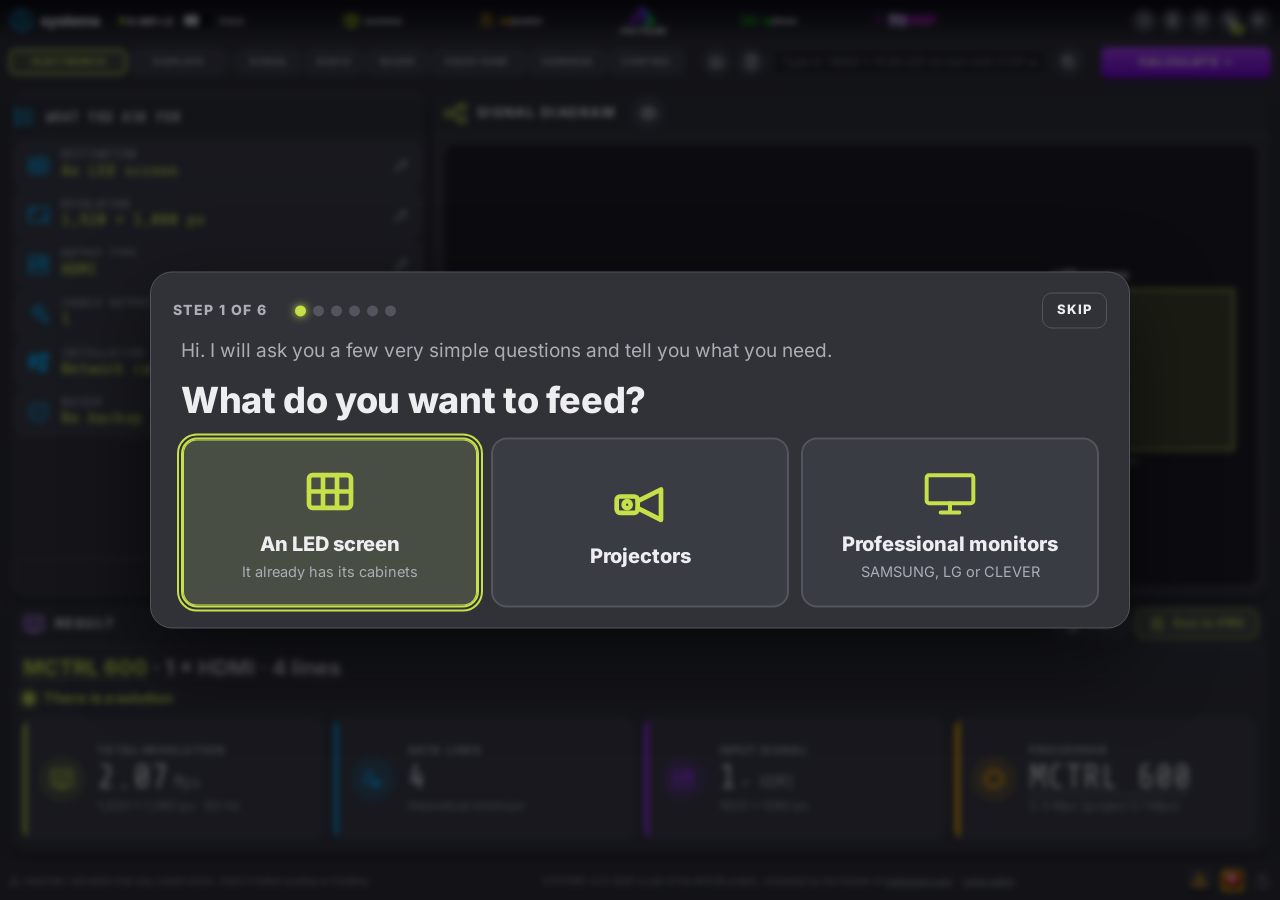
==== commit b7d5fe0e: "SYSTEMS v3.6 · personalizar la simulación sin ventana: elevación, contenido y pared Co-Authored-By: " ====
--- a/index.html
+++ b/index.html
@@ -21,7 +21,7 @@
   <link rel="stylesheet" href="vista/blocks.css?v=3.0">
   <link rel="stylesheet" href="comun/ficha.css?v=3.0">
   <link rel="stylesheet" href="vista/simple.css?v=3.0">
-  <link rel="stylesheet" href="vista/casa.css?v=3.5">
+  <link rel="stylesheet" href="vista/casa.css?v=3.6">
   <script>(function(){try{var g=JSON.parse(localStorage.getItem('systems_casa')||'{}');document.documentElement.dataset.tema=g.tema==='claro'?'claro':'oscuro';if(g.vista!=='pro')document.documentElement.classList.add('sc-simple');}catch(e){}})();</script>
 </head>
 <body>
--- a/vista/casa.css
+++ b/vista/casa.css
@@ -277,3 +277,34 @@
 .soft .soft-t { font-size: calc(var(--u) * 11.5); line-height: 1.35; color: var(--tenue); } .soft .soft-t b { color: var(--txt); font-weight: 800; }
 .soft .soft-pie { margin: calc(var(--u) * 3) 0 0; font-size: calc(var(--u) * 10.5); color: var(--tenue); }
 .soft .soft-l.ancho img { max-height: calc(var(--u) * 22); }
+
+/* v3.6 · personalizar la simulación sin ventana (como SCREENS v11.64-65): ELEVACIÓN arriba a la derecha y, debajo y al mismo ancho,
+   CONTENIDO y PARED; con ladrillos, sus tres colores en círculos dentro del grupo. No salen en capturas ni PDF (solo se copia el dibujo) */
+.sim-caja > .simctl { position: absolute; right: calc(var(--u) * 8); top: calc(var(--u) * 8); left: auto; display: flex; flex-direction: column; align-items: stretch; gap: calc(var(--u) * 5); z-index: 3; max-width: calc(100% - var(--u) * 16); transform-origin: top right; }
+.simctl > .elev { position: static !important; inset: auto !important; transform: none !important; max-width: none; display: flex; align-items: center; justify-content: space-between; gap: calc(var(--u) * 5); padding: calc(var(--u) * 4) calc(var(--u) * 6); border-radius: calc(var(--u) * 8); background: rgba(0, 0, 0, .55); color: #fff; font-size: calc(var(--u) * 12); font-weight: 800; letter-spacing: .06em; text-transform: uppercase; white-space: nowrap; }
+.simctl > .elev > span { min-width: 0; overflow: hidden; text-overflow: ellipsis; }
+.elev b { font-family: 'Share Tech Mono', monospace; font-weight: 400; font-size: calc(var(--u) * 15); min-width: calc(var(--u) * 58); text-align: center; text-transform: none; }
+.elev .elev-fl { flex: none; display: grid; place-items: center; width: calc(var(--u) * 24); height: calc(var(--u) * 22); border-radius: calc(var(--u) * 5); border: 1px solid rgba(255, 255, 255, .45); background: rgba(255, 255, 255, .12); color: #fff; padding: 0; cursor: pointer; }
+.elev .elev-fl:hover:not(:disabled) { border-color: var(--verde); box-shadow: 0 0 0 calc(var(--u) * 2) var(--verde); }
+.elev .elev-fl:disabled { opacity: .35; cursor: default; }
+.elev .elev-fl svg, .simcu button svg { position: static; display: block; margin: auto; width: calc(var(--u) * 16); height: calc(var(--u) * 16); }
+.simcu { display: grid; grid-template-columns: 4fr 5fr; gap: calc(var(--u) * 5); }
+.simcu > .g { display: grid; grid-auto-flow: column; grid-auto-columns: minmax(0, 1fr); gap: calc(var(--u) * 4); padding: calc(var(--u) * 4); border-radius: calc(var(--u) * 8); background: rgba(0, 0, 0, .55); }
+.simcu button { position: relative; min-width: 0; height: calc(var(--u) * 26); border-radius: calc(var(--u) * 5); border: 2px solid transparent; padding: 0; background: #2b2c31 center / cover no-repeat; color: #e6e7ea; display: grid; place-items: center; cursor: pointer; }
+.simcu button:hover { box-shadow: 0 0 0 calc(var(--u) * 2) rgba(255, 255, 255, .35); }
+.simcu button[aria-pressed="true"] { border-color: var(--verde); box-shadow: 0 0 0 calc(var(--u) * 1) var(--verde); }
+.simcu .sc-t { font: 800 calc(var(--u) * 9.5)/1 Inter, system-ui, sans-serif; letter-spacing: .1em; color: #fff; text-shadow: 0 1px 2px #000; }
+.simcu .lad3 { display: grid; grid-auto-flow: column; grid-auto-columns: 1fr; gap: calc(var(--u) * 2); align-items: center; justify-items: center; min-width: 0; }
+.simcu .lad3 button { width: calc(var(--u) * 22); height: calc(var(--u) * 22); max-width: 100%; border-radius: 50%; border: 2px solid rgba(255, 255, 255, .55); }
+.simcu .lad3 button[aria-pressed="true"] { border-color: var(--verde); }
+.simcu > .g:last-child:has(.lad3) { grid-template-columns: repeat(3, minmax(0, 1fr)) minmax(0, 1.9fr) minmax(0, 1fr); grid-auto-flow: row; }
+.simctl.apila .simcu { grid-template-columns: 1fr; }
+.simctl.apila .simcu > .g { justify-self: end; width: 100%; }
+@media (max-width: 900px), (max-height: 520px) { .simctl.apila .simcu > .g { width: auto; } }
+.simctl.compacta .simcu button { height: calc(var(--u) * 22); } .simctl.compacta .elev { padding: calc(var(--u) * 2) calc(var(--u) * 5); }
+@media (max-width: 900px), (max-height: 520px) { .sim-caja > .simctl { align-items: flex-end; } .simcu { grid-template-columns: auto auto; } .simcu > .g { grid-auto-columns: calc(var(--u) * 30); } .simcu button { height: calc(var(--u) * 28); } .simcu .sc-t { font-size: calc(var(--u) * 7.5); letter-spacing: .04em; } }
+@media (max-width: 559px) { .simcu button { height: calc(var(--u) * 30); } .elev .elev-fl { width: calc(var(--u) * 32); height: calc(var(--u) * 28); } }
+@media print { .simctl { display: none; } }
+.sim-vpeq { width: min(560px, 94vw); }
+.sim-vpeq .vent-cab { display: flex; align-items: center; gap: 8px; }
+.simctl > .elev > span { flex: 1 1 auto; }
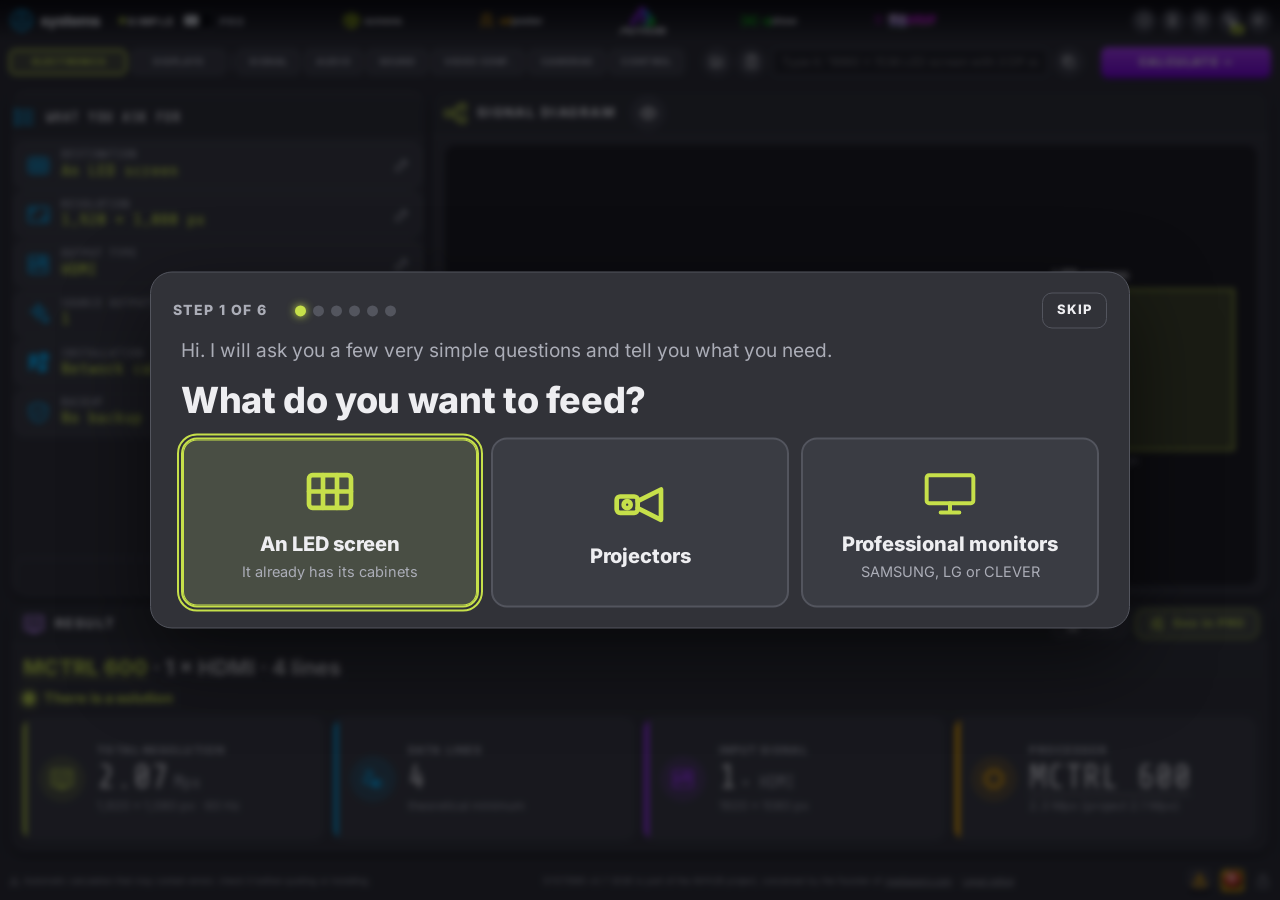
==== commit 62910828: "SYSTEMS v3.7 · ACCESOS DIRECTOS al final de la información Co-Authored-By: Claude Opus 5.5 <noreply@" ====
--- a/index.html
+++ b/index.html
@@ -21,7 +21,7 @@
   <link rel="stylesheet" href="vista/blocks.css?v=3.0">
   <link rel="stylesheet" href="comun/ficha.css?v=3.0">
   <link rel="stylesheet" href="vista/simple.css?v=3.0">
-  <link rel="stylesheet" href="vista/casa.css?v=3.6">
+  <link rel="stylesheet" href="vista/casa.css?v=3.7">
   <script>(function(){try{var g=JSON.parse(localStorage.getItem('systems_casa')||'{}');document.documentElement.dataset.tema=g.tema==='claro'?'claro':'oscuro';if(g.vista!=='pro')document.documentElement.classList.add('sc-simple');}catch(e){}})();</script>
 </head>
 <body>
--- a/vista/casa.css
+++ b/vista/casa.css
@@ -308,3 +308,14 @@
 .sim-vpeq { width: min(560px, 94vw); }
 .sim-vpeq .vent-cab { display: flex; align-items: center; gap: 8px; }
 .simctl > .elev > span { flex: 1 1 auto; }
+/* v3.7 · ACCESOS DIRECTOS al final de la información */
+.accesos { margin-top: 14px; padding-top: 10px; border-top: 1px solid var(--linea); }
+.accesos ul { list-style: none; margin: 6px 0 0; padding: 0; display: grid; gap: 6px; }
+.acc-l { display: grid; grid-template-columns: minmax(0, 13em) minmax(0, 1fr) auto; align-items: center; gap: 10px; padding: 6px 8px; border: 1px solid var(--linea); border-radius: 8px; }
+.acc-l.on { border-color: var(--verde); box-shadow: inset 3px 0 0 var(--verde); }
+.acc-l a { color: var(--txt); font-weight: 800; text-decoration: none; overflow-wrap: anywhere; }
+.acc-l a:hover { color: var(--azul); text-decoration: underline; }
+.acc-l code { font-family: 'Share Tech Mono', monospace; font-size: .92em; color: var(--tenue); overflow-wrap: anywhere; min-width: 0; }
+.acc-l .acc-cp { flex: none; width: auto; min-height: 0; padding: 5px 12px; font-size: 11px; letter-spacing: .08em; }
+.acc-l .acc-cp.hecho { border-color: var(--verde); color: var(--verde); }
+@media (max-width: 559px) { .acc-l { grid-template-columns: minmax(0, 1fr) auto; } .acc-l code { grid-column: 1 / -1; grid-row: 2; } .acc-l .acc-cp { grid-row: 1; grid-column: 2; } }
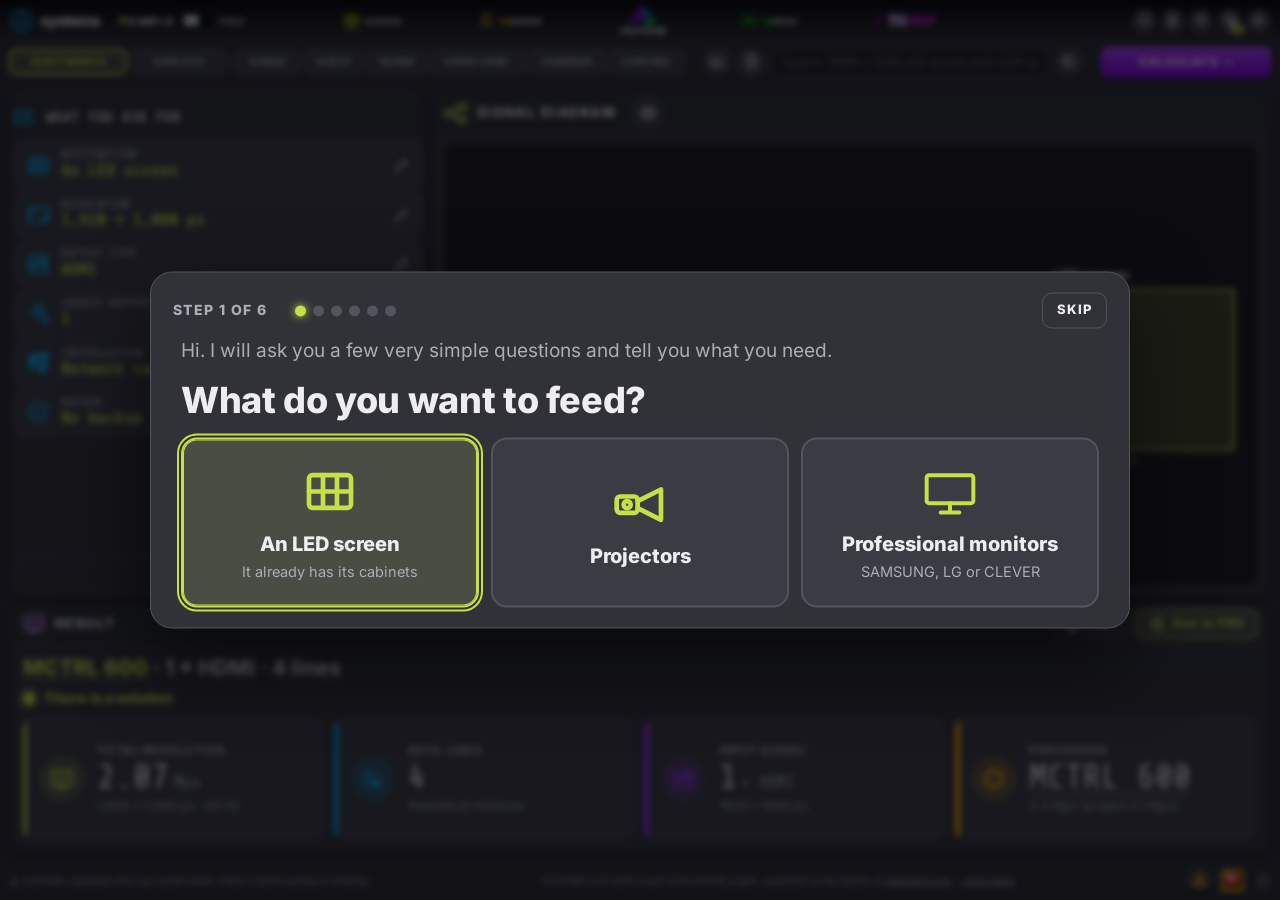
==== commit 35139307: "SYSTEMS v3.9 · simulación que llena su caja, ficha del recomendado en RESULTADO y cifras más grandes" ====
--- a/index.html
+++ b/index.html
@@ -21,7 +21,7 @@
   <link rel="stylesheet" href="vista/blocks.css?v=3.0">
   <link rel="stylesheet" href="comun/ficha.css?v=3.0">
   <link rel="stylesheet" href="vista/simple.css?v=3.0">
-  <link rel="stylesheet" href="vista/casa.css?v=3.7">
+  <link rel="stylesheet" href="vista/casa.css?v=3.9">
   <script>(function(){try{var g=JSON.parse(localStorage.getItem('systems_casa')||'{}');document.documentElement.dataset.tema=g.tema==='claro'?'claro':'oscuro';if(g.vista!=='pro')document.documentElement.classList.add('sc-simple');}catch(e){}})();</script>
 </head>
 <body>
--- a/vista/casa.css
+++ b/vista/casa.css
@@ -319,3 +319,24 @@
 .acc-l .acc-cp { flex: none; width: auto; min-height: 0; padding: 5px 12px; font-size: 11px; letter-spacing: .08em; }
 .acc-l .acc-cp.hecho { border-color: var(--verde); color: var(--verde); }
 @media (max-width: 559px) { .acc-l { grid-template-columns: minmax(0, 1fr) auto; } .acc-l code { grid-column: 1 / -1; grid-row: 2; } .acc-l .acc-cp { grid-row: 1; grid-column: 2; } }
+/* v3.9 · ficha resumida del recomendado en el hueco de RESULTADO */
+.rf { margin-top: auto; padding-top: calc(var(--u) * 10); border-top: 1px solid var(--linea); display: flex; flex-direction: column; gap: calc(var(--u) * 8); min-height: 0; }
+.rf .sub-t b { color: var(--txt); letter-spacing: 0; text-transform: none; }
+.rf-c { display: grid; grid-template-columns: calc(var(--u) * 150) minmax(0, 1fr); gap: calc(var(--u) * 12); align-items: start; }
+.rf-c:not(:has(.rf-foto)) { grid-template-columns: minmax(0, 1fr); }
+.rf-foto { position: relative; height: calc(var(--u) * 112); width: 100%; padding: calc(var(--u) * 6); border: 1px solid var(--linea); border-radius: calc(var(--u) * 9); background: #fff; cursor: zoom-in; }
+.rf-foto img { width: 100%; height: 100%; object-fit: contain; display: block; }
+.rf-foto:hover { border-color: var(--azul); }
+.rf-d { margin: 0; display: grid; grid-template-columns: repeat(auto-fill, minmax(calc(var(--u) * 190), 1fr)); gap: calc(var(--u) * 4) calc(var(--u) * 14); }
+.rf-d > div { display: flex; justify-content: space-between; gap: calc(var(--u) * 8); padding: calc(var(--u) * 4) 0; border-bottom: 1px dashed var(--linea); min-width: 0; }
+.rf-d dt { color: var(--tenue); font-size: calc(var(--u) * 12.5); white-space: nowrap; }
+.rf-d dd { margin: 0; font: 400 calc(var(--u) * 14)/1.2 'Share Tech Mono', monospace; color: var(--txt); text-align: right; overflow-wrap: anywhere; min-width: 0; }
+.rf .cp { border-top: 0; padding-top: 0; }
+/* v3.9 · cifras de abajo: el número y su texto crecen con el bloque (sin franja vacía) */
+:root:not(.ss-apila) #cuerpo.rejilla .blk.res[data-blk^="M3"] > .blk-cu { container-type: size; }
+:root:not(.ss-apila) #cuerpo.rejilla .blk.res[data-blk^="M3"] .cif-v { font-size: clamp(calc(var(--u) * 40), min(44cqh, 24cqw), calc(var(--u) * 150)); }
+:root:not(.ss-apila) #cuerpo.rejilla .blk.res[data-blk^="M3"] .cif-s { font-size: clamp(calc(var(--u) * 13.5), 6cqh, calc(var(--u) * 22)); margin-top: calc(var(--u) * 6); }
+:root:not(.ss-apila) #cuerpo.rejilla .blk.res.con-prod[data-blk^="M3"] .cif-v { font-size: clamp(calc(var(--u) * 48), 22cqh, calc(var(--u) * 110)); }
+/* v3.9 · bloques de datos: las filas de botones crecen y reparten el alto libre (botones más grandes, sin huecos al pie) */
+:root:not(.ss-apila) #cuerpo.rejilla .blk:not(.res):not(.pant) > .blk-cu > .fila { flex: 1 1 auto; min-height: min-content; align-content: stretch; align-items: stretch; }
+:root:not(.ss-apila) #cuerpo.rejilla .blk:not(.res):not(.pant) > .blk-cu > .fila > .tog { height: auto; max-height: calc(var(--u) * 80); }
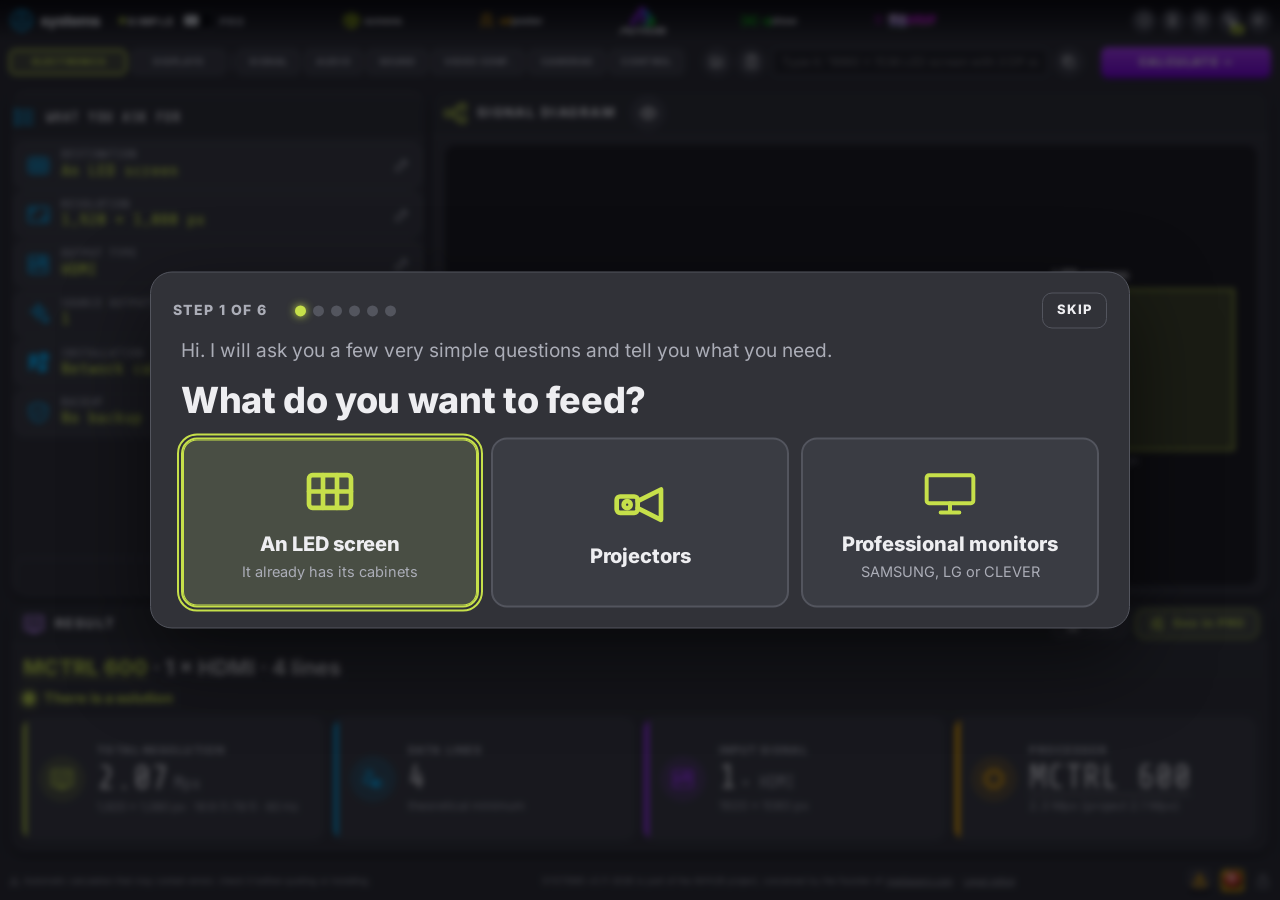
==== commit 240e6e3e: "SYSTEMS v3.11 · elevación y cotas como SCREENS: cartel en el dibujo con sus flechas Co-Authored-By: " ====
--- a/index.html
+++ b/index.html
@@ -21,7 +21,7 @@
   <link rel="stylesheet" href="vista/blocks.css?v=3.0">
   <link rel="stylesheet" href="comun/ficha.css?v=3.0">
   <link rel="stylesheet" href="vista/simple.css?v=3.0">
-  <link rel="stylesheet" href="vista/casa.css?v=3.9">
+  <link rel="stylesheet" href="vista/casa.css?v=3.11">
   <script>(function(){try{var g=JSON.parse(localStorage.getItem('systems_casa')||'{}');document.documentElement.dataset.tema=g.tema==='claro'?'claro':'oscuro';if(g.vista!=='pro')document.documentElement.classList.add('sc-simple');}catch(e){}})();</script>
 </head>
 <body>
--- a/vista/casa.css
+++ b/vista/casa.css
@@ -340,3 +340,7 @@
 /* v3.9 · bloques de datos: las filas de botones crecen y reparten el alto libre (botones más grandes, sin huecos al pie) */
 :root:not(.ss-apila) #cuerpo.rejilla .blk:not(.res):not(.pant) > .blk-cu > .fila { flex: 1 1 auto; min-height: min-content; align-content: stretch; align-items: stretch; }
 :root:not(.ss-apila) #cuerpo.rejilla .blk:not(.res):not(.pant) > .blk-cu > .fila > .tog { height: auto; max-height: calc(var(--u) * 80); }
+/* v3.11 · flechas de la elevación dentro del dibujo (como SCREENS) */
+.sim-caja svg .sim-bt { cursor: pointer; pointer-events: all; }
+.sim-caja svg .sim-bt circle { pointer-events: all; }
+.sim-caja svg .sim-bt:hover path, .sim-caja svg .sim-bt:focus path { filter: drop-shadow(0 0 3px rgba(212, 255, 0, .9)); }
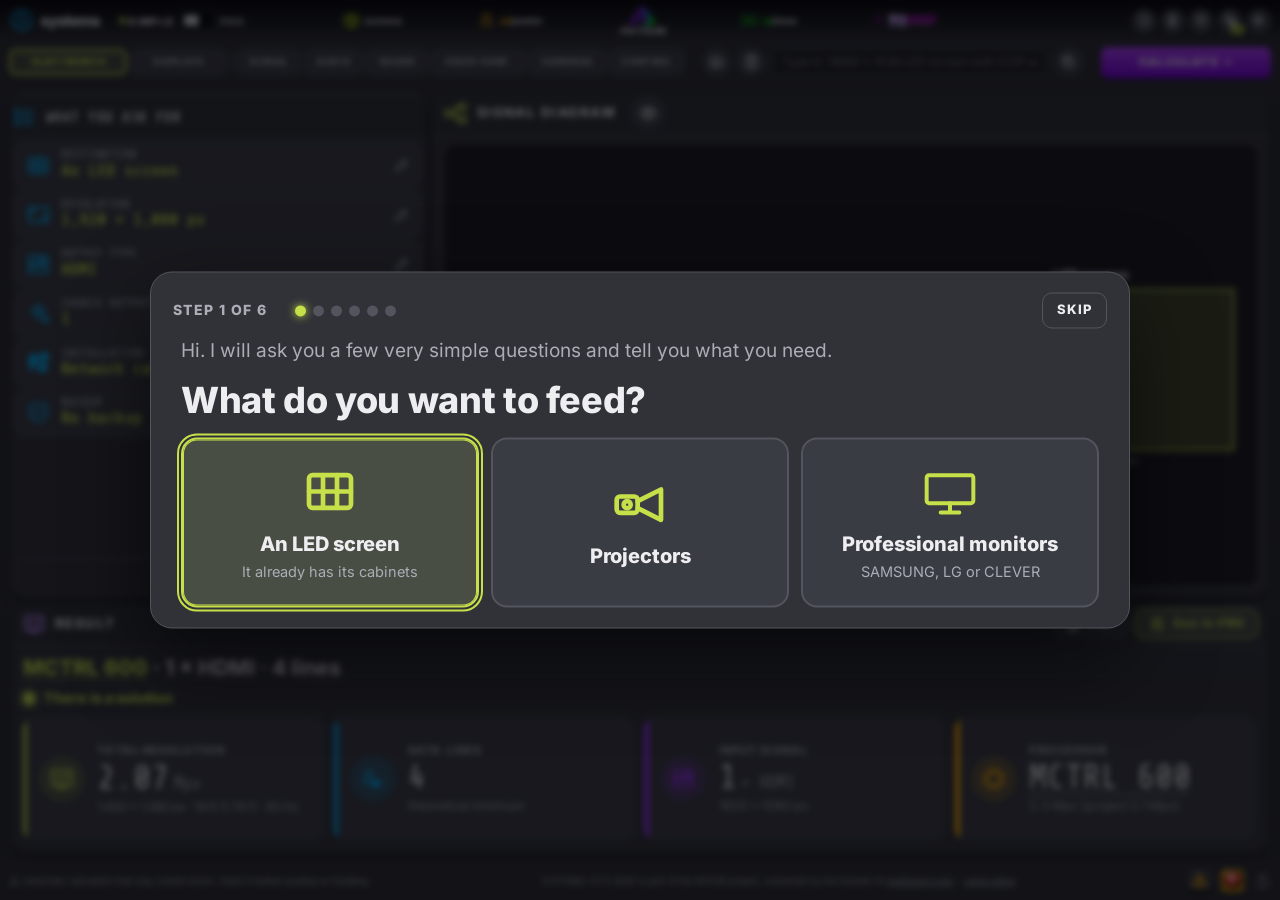
==== commit 50d9a4a0: "SYSTEMS v3.12 · conector de la salida en tarjetas, soluciones elegibles y «sin solución» explicado C" ====
--- a/index.html
+++ b/index.html
@@ -21,7 +21,7 @@
   <link rel="stylesheet" href="vista/blocks.css?v=3.0">
   <link rel="stylesheet" href="comun/ficha.css?v=3.0">
   <link rel="stylesheet" href="vista/simple.css?v=3.0">
-  <link rel="stylesheet" href="vista/casa.css?v=3.11">
+  <link rel="stylesheet" href="vista/casa.css?v=3.12">
   <script>(function(){try{var g=JSON.parse(localStorage.getItem('systems_casa')||'{}');document.documentElement.dataset.tema=g.tema==='claro'?'claro':'oscuro';if(g.vista!=='pro')document.documentElement.classList.add('sc-simple');}catch(e){}})();</script>
 </head>
 <body>
--- a/vista/casa.css
+++ b/vista/casa.css
@@ -344,3 +344,20 @@
 .sim-caja svg .sim-bt { cursor: pointer; pointer-events: all; }
 .sim-caja svg .sim-bt circle { pointer-events: all; }
 .sim-caja svg .sim-bt:hover path, .sim-caja svg .sim-bt:focus path { filter: drop-shadow(0 0 3px rgba(212, 255, 0, .9)); }
+/* v3.12 · ENTRADAS como tarjetas de conector (color por generación) y alternativas elegibles */
+.cons { display: grid; grid-template-columns: repeat(4, minmax(0, 1fr)); gap: calc(var(--u) * 4); }
+.con { position: relative; display: flex; flex-direction: column; align-items: center; justify-content: center; gap: calc(var(--u) * 3); min-width: 0; min-height: calc(var(--u) * 38); padding: calc(var(--u) * 3) calc(var(--u) * 2); border: 1px solid var(--linea); border-top: 3px solid var(--gc); border-radius: calc(var(--u) * 7); background: linear-gradient(180deg, #2a2b31, #1d1e22); color: var(--tenue); cursor: pointer; font: 800 calc(var(--u) * 10.5)/1.1 Inter, system-ui, sans-serif; letter-spacing: .02em; }
+.con svg { width: calc(var(--u) * 19); height: calc(var(--u) * 19); fill: none; stroke: var(--gc); stroke-width: 1.8; stroke-linecap: round; stroke-linejoin: round; }
+.con span { white-space: nowrap; overflow: hidden; text-overflow: clip; max-width: 100%; }
+.con:hover { border-color: var(--gc); color: var(--txt); }
+.con[aria-pressed="true"] { color: #0b0c0e; background: var(--gc); border-color: var(--gc); box-shadow: 0 0 0 calc(var(--u) * 2) color-mix(in srgb, var(--gc) 40%, transparent); }
+.con[aria-pressed="true"] svg { stroke: #0b0c0e; }
+:root:not(.ss-apila) #cuerpo.rejilla .blk:not(.res):not(.pant) > .blk-cu > .cons { flex: 1 1 auto; align-content: stretch; }
+:root:not(.ss-apila) #cuerpo.rejilla .blk:not(.res):not(.pant) > .blk-cu > .cons > .con { max-height: calc(var(--u) * 80); }
+@media (max-width: 559px) { .con { min-height: 52px; font-size: 11px; } .con svg { width: 22px; height: 22px; } }
+.equipo .eq-cab .eq-sel { flex: none; width: auto; min-height: 0; margin-left: auto; padding: calc(var(--u) * 3) calc(var(--u) * 10); font-size: calc(var(--u) * 10.5); letter-spacing: .06em; }
+.equipo.elegible { cursor: default; }
+.equipo.elegible:hover { border-color: var(--azul); }
+.tabla-v.porque td:last-child { color: var(--rojo); }
+.nota-pq { margin: calc(var(--u) * 4) 0 0; font-size: calc(var(--u) * 12); color: var(--tenue); }
+@media (max-width: 559px) { .equipo .eq-cab .eq-sel { font-size: 11px; padding: 4px 10px; } }
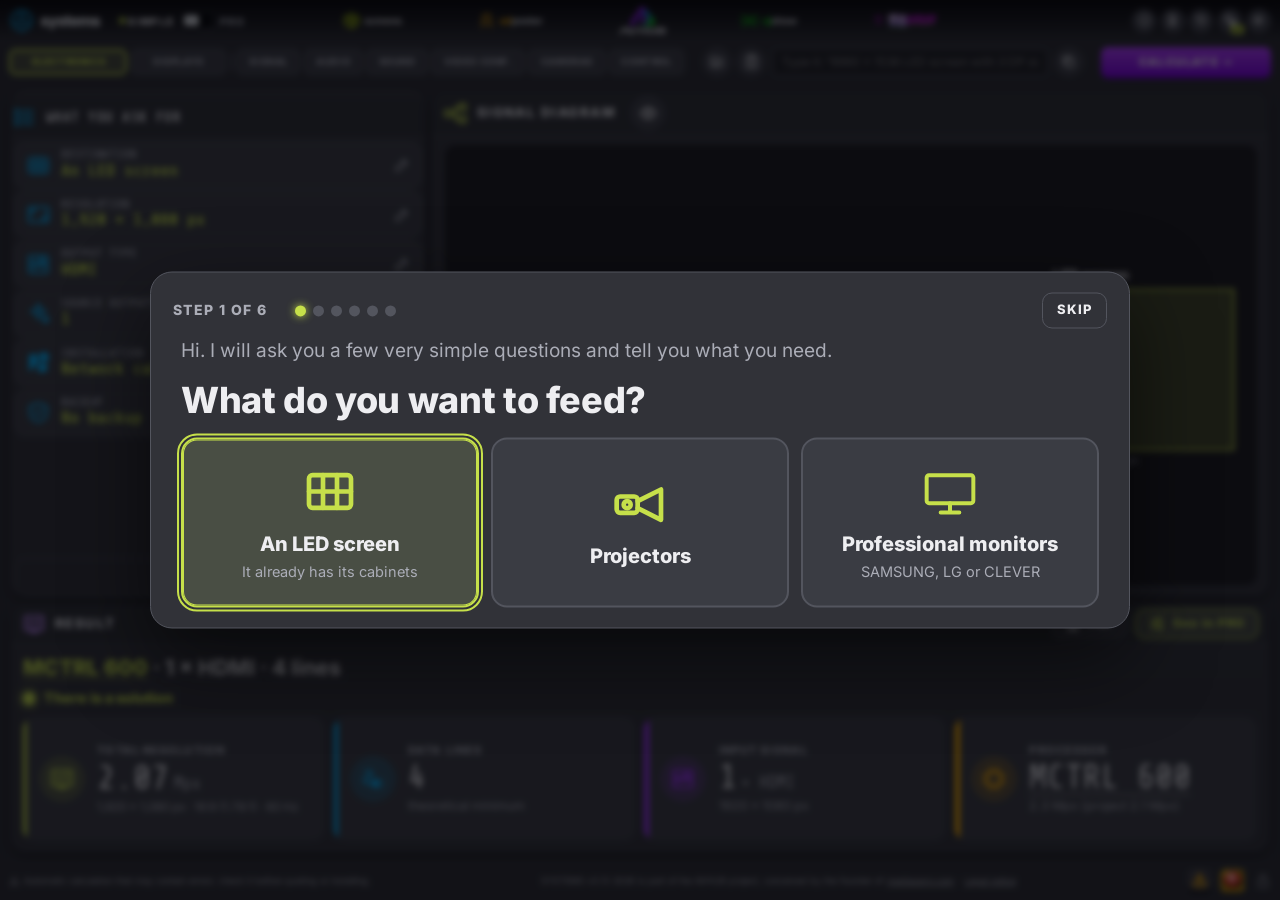
==== commit e31bbd65: "SYSTEMS v3.13 · electrónica con fotos y fuente con su conector en el esquema Co-Authored-By: Claude " ====
--- a/index.html
+++ b/index.html
@@ -21,7 +21,7 @@
   <link rel="stylesheet" href="vista/blocks.css?v=3.0">
   <link rel="stylesheet" href="comun/ficha.css?v=3.0">
   <link rel="stylesheet" href="vista/simple.css?v=3.0">
-  <link rel="stylesheet" href="vista/casa.css?v=3.12">
+  <link rel="stylesheet" href="vista/casa.css?v=3.13">
   <script>(function(){try{var g=JSON.parse(localStorage.getItem('systems_casa')||'{}');document.documentElement.dataset.tema=g.tema==='claro'?'claro':'oscuro';if(g.vista!=='pro')document.documentElement.classList.add('sc-simple');}catch(e){}})();</script>
 </head>
 <body>
--- a/vista/casa.css
+++ b/vista/casa.css
@@ -361,3 +361,17 @@
 .tabla-v.porque td:last-child { color: var(--rojo); }
 .nota-pq { margin: calc(var(--u) * 4) 0 0; font-size: calc(var(--u) * 12); color: var(--tenue); }
 @media (max-width: 559px) { .equipo .eq-cab .eq-sel { font-size: 11px; padding: 4px 10px; } }
+/* v3.13 · fotos del frontal y la trasera de la electrónica */
+.eq-fotos { display: grid; grid-template-columns: repeat(2, minmax(0, 1fr)); gap: calc(var(--u) * 6); margin: calc(var(--u) * 4) 0; }
+.eq-fotos.mini { grid-template-columns: minmax(0, calc(var(--u) * 150)); }
+.eq-foto { position: relative; height: calc(var(--u) * 64); padding: calc(var(--u) * 4); border: 1px solid var(--linea); border-radius: calc(var(--u) * 7); background: #fff; cursor: zoom-in; }
+.eq-foto img { width: 100%; height: 100%; object-fit: contain; display: block; }
+.eq-foto span { position: absolute; left: calc(var(--u) * 5); bottom: calc(var(--u) * 3); font: 800 calc(var(--u) * 9)/1 Inter, system-ui, sans-serif; letter-spacing: .08em; text-transform: uppercase; color: #333; background: rgba(255, 255, 255, .85); padding: 2px 4px; border-radius: 3px; }
+.eq-foto:hover { border-color: var(--azul); }
+@media (max-width: 559px) { .eq-foto { height: 70px; } .eq-foto span { font-size: 9px; } }
+.eq-cu { display: flex; gap: calc(var(--u) * 10); align-items: flex-start; min-width: 0; }
+.eq-cu > .despiece { flex: 1 1 auto; min-width: 0; }
+.eq-cu > .eq-fotos { flex: none; width: calc(var(--u) * 130); margin: 0; grid-template-columns: 1fr; }
+.eq-cu > .eq-fotos:not(.mini) { width: calc(var(--u) * 130); }
+.eq-cu .eq-foto { height: calc(var(--u) * 70); }
+@media (max-width: 559px) { .eq-cu { flex-direction: column; } .eq-cu > .eq-fotos { width: 100%; grid-template-columns: repeat(2, minmax(0, 1fr)); } }
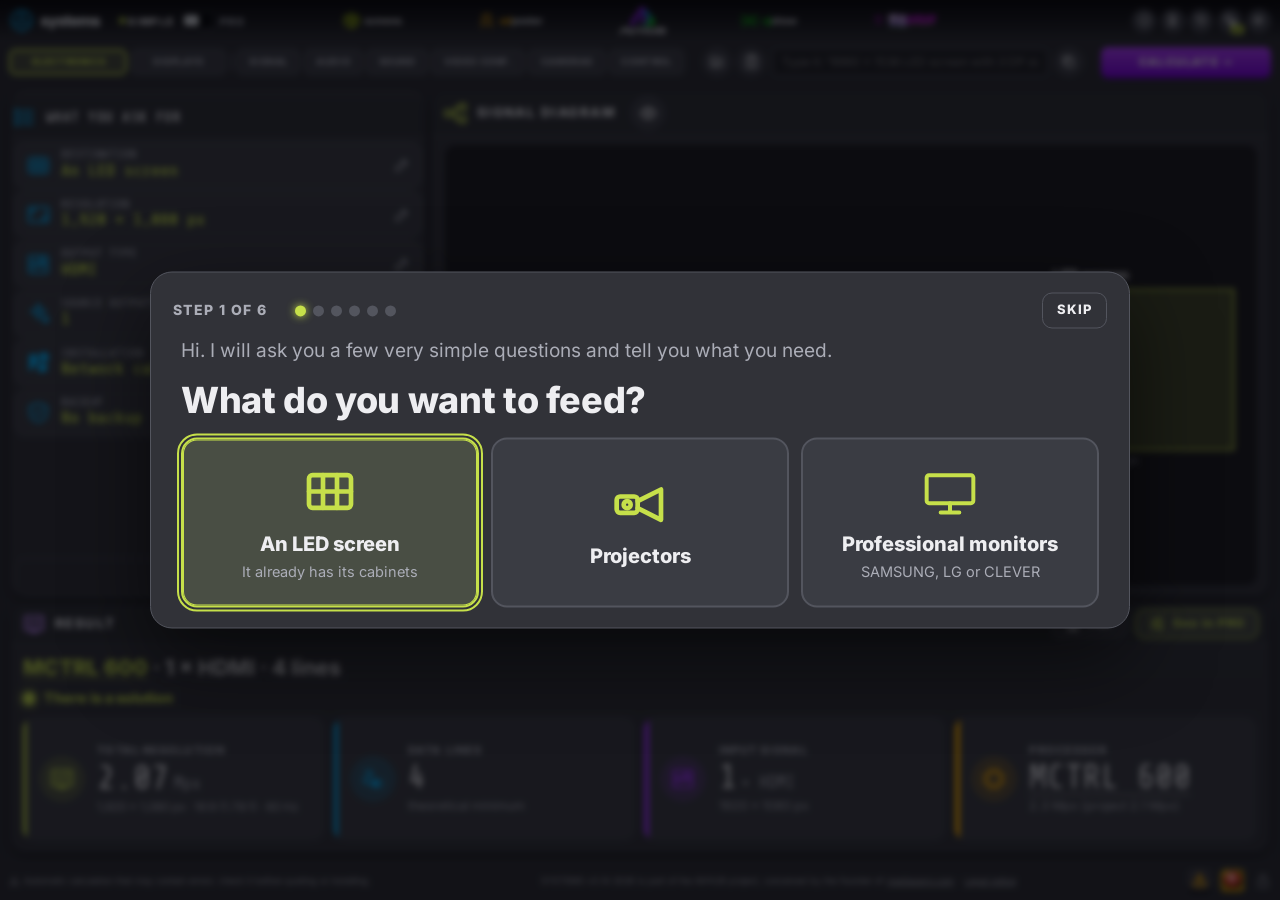
==== commit 18c4a708: "SYSTEMS v3.14 · entradas como tarjetas de conector (como SCREENS), color 8/10 bit y correcciones KU2" ====
--- a/index.html
+++ b/index.html
@@ -21,7 +21,7 @@
   <link rel="stylesheet" href="vista/blocks.css?v=3.0">
   <link rel="stylesheet" href="comun/ficha.css?v=3.0">
   <link rel="stylesheet" href="vista/simple.css?v=3.0">
-  <link rel="stylesheet" href="vista/casa.css?v=3.13">
+  <link rel="stylesheet" href="vista/casa.css?v=3.14">
   <script>(function(){try{var g=JSON.parse(localStorage.getItem('systems_casa')||'{}');document.documentElement.dataset.tema=g.tema==='claro'?'claro':'oscuro';if(g.vista!=='pro')document.documentElement.classList.add('sc-simple');}catch(e){}})();</script>
 </head>
 <body>
@@ -39,6 +39,7 @@
   <script src="comun/medidas.js?v=3.0"></script>
   <script src="comun/web.js?v=3.2"></script>
   <script src="comun/fotorec.js?v=3.3"></script>
+  <script src="comun/conectores.js?v=3.14"></script>
   <script src="comun/motor-i18n.js?v=3.0"></script>
   <script type="importmap">
   { "imports": { "three": "./assets/lib/three/three.module.min.js", "three/addons/": "./assets/lib/three/addons/" } }
--- a/vista/casa.css
+++ b/vista/casa.css
@@ -375,3 +375,31 @@
 .eq-cu > .eq-fotos:not(.mini) { width: calc(var(--u) * 130); }
 .eq-cu .eq-foto { height: calc(var(--u) * 70); }
 @media (max-width: 559px) { .eq-cu { flex-direction: column; } .eq-cu > .eq-fotos { width: 100%; grid-template-columns: repeat(2, minmax(0, 1fr)); } }
+
+/* v3.14 · ENTRADAS como tarjetas de conector (copiado de SCREENS v11.71) */
+.cn-rot { margin-top: calc(var(--u) * 4); }
+.cns { display: flex; flex-wrap: wrap; gap: calc(var(--u) * 5); align-items: stretch; }
+.cn { position: relative; flex: 0 0 calc(var(--u) * 76); display: flex; flex-direction: column; align-items: center; gap: calc(var(--u) * 2); padding: calc(var(--u) * 4) calc(var(--u) * 3) calc(var(--u) * 3); border-radius: calc(var(--u) * 7);
+  background: linear-gradient(180deg, #3a3d44, #24262b); border: 1px solid #0006; box-shadow: inset 0 1px 0 #ffffff22, inset 0 -2px 0 var(--g); color: #e9ebef; }
+.cn svg { width: calc(var(--u) * 32); height: calc(var(--u) * 20); fill: none; stroke: var(--g); stroke-width: 1.6; stroke-linecap: round; stroke-linejoin: round; filter: drop-shadow(0 1px 0 #000a); }
+.cn b { font-size: calc(var(--u) * 11.5); line-height: 1.1; text-align: center; letter-spacing: .02em; white-space: nowrap; text-shadow: 0 1px 0 #000; }
+.cn-g { font: 700 calc(var(--u) * 9.5)/1 'Share Tech Mono', monospace; color: var(--g); }
+.cn-n { display: flex; align-items: center; gap: calc(var(--u) * 3); margin-top: calc(var(--u) * 2); }
+.cn-n button { width: calc(var(--u) * 20); height: calc(var(--u) * 20); border-radius: calc(var(--u) * 5); border: 1px solid #0008; background: #15161a; color: #fff; font-weight: 800; font-size: calc(var(--u) * 14); line-height: 1; cursor: pointer; padding: 0; }
+.cn-n button:hover { border-color: var(--g); }
+.cn-n i { font: 700 calc(var(--u) * 15)/1 'Share Tech Mono', monospace; font-style: normal; min-width: calc(var(--u) * 16); text-align: center; }
+.cn-mas { --g: #ffffff55; justify-content: center; cursor: pointer; border-style: dashed; border-color: #ffffff40; background: #ffffff08; box-shadow: none; }
+.cn-mas span { font: 800 calc(var(--u) * 26)/1 Inter, sans-serif; color: #fff; opacity: .8; }
+.cn-mas:hover { border-color: var(--marca, #d4ff00); }
+.cn-mas select { position: absolute; inset: 0; width: 100%; height: 100%; opacity: 0; cursor: pointer; font-size: 16px; }
+.cn-av { color: var(--ambar); }
+:root[data-tema="claro"] .cn { background: linear-gradient(180deg, #d9dce2, #b9bdc6); color: #15161a; }
+:root[data-tema="claro"] .cn b { text-shadow: none; }
+:root[data-tema="claro"] .cn svg { stroke: #15161a; }
+:root[data-tema="claro"] .cn-g { color: #15161a; }
+@media (max-width: 559px) { .cn { flex-basis: 78px; } .cn svg { width: 34px; height: 22px; } .cn b { font-size: 12px; } .cn-g { font-size: 10px; } .cn-n button { width: 26px; height: 26px; font-size: 16px; } .cn-n i { font-size: 16px; } }
+/* v3.14 · con varias entradas, tarjetas más compactas para que quepan en el bloque */
+:root:not(.ss-apila) #cuerpo.rejilla .cns { gap: calc(var(--u) * 4); }
+:root:not(.ss-apila) #cuerpo.rejilla .cns .cn { flex-basis: calc(var(--u) * 66); padding: calc(var(--u) * 3) calc(var(--u) * 2) calc(var(--u) * 2); gap: calc(var(--u) * 1); }
+:root:not(.ss-apila) #cuerpo.rejilla .cns .cn svg { width: calc(var(--u) * 26); height: calc(var(--u) * 16); }
+:root:not(.ss-apila) #cuerpo.rejilla .cns:has(.cn:nth-child(5)) .cn-g { display: none; }
